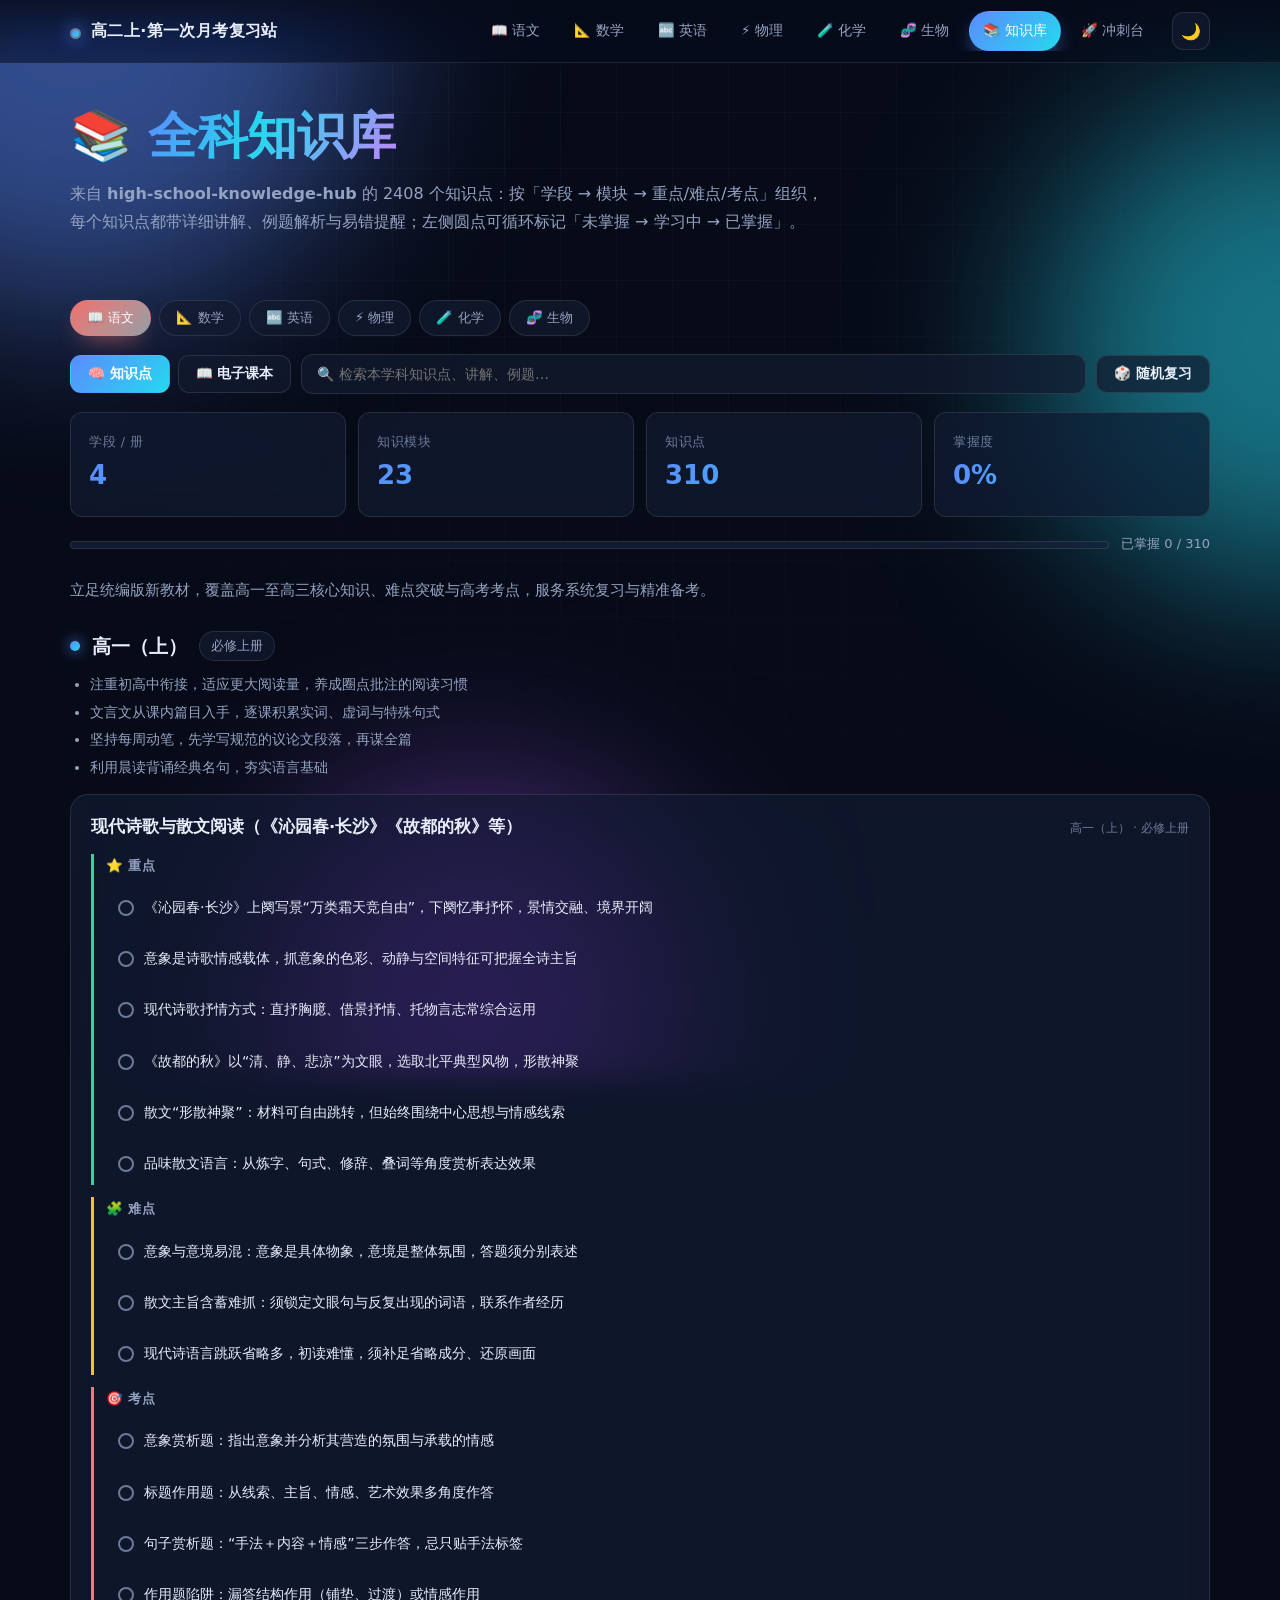
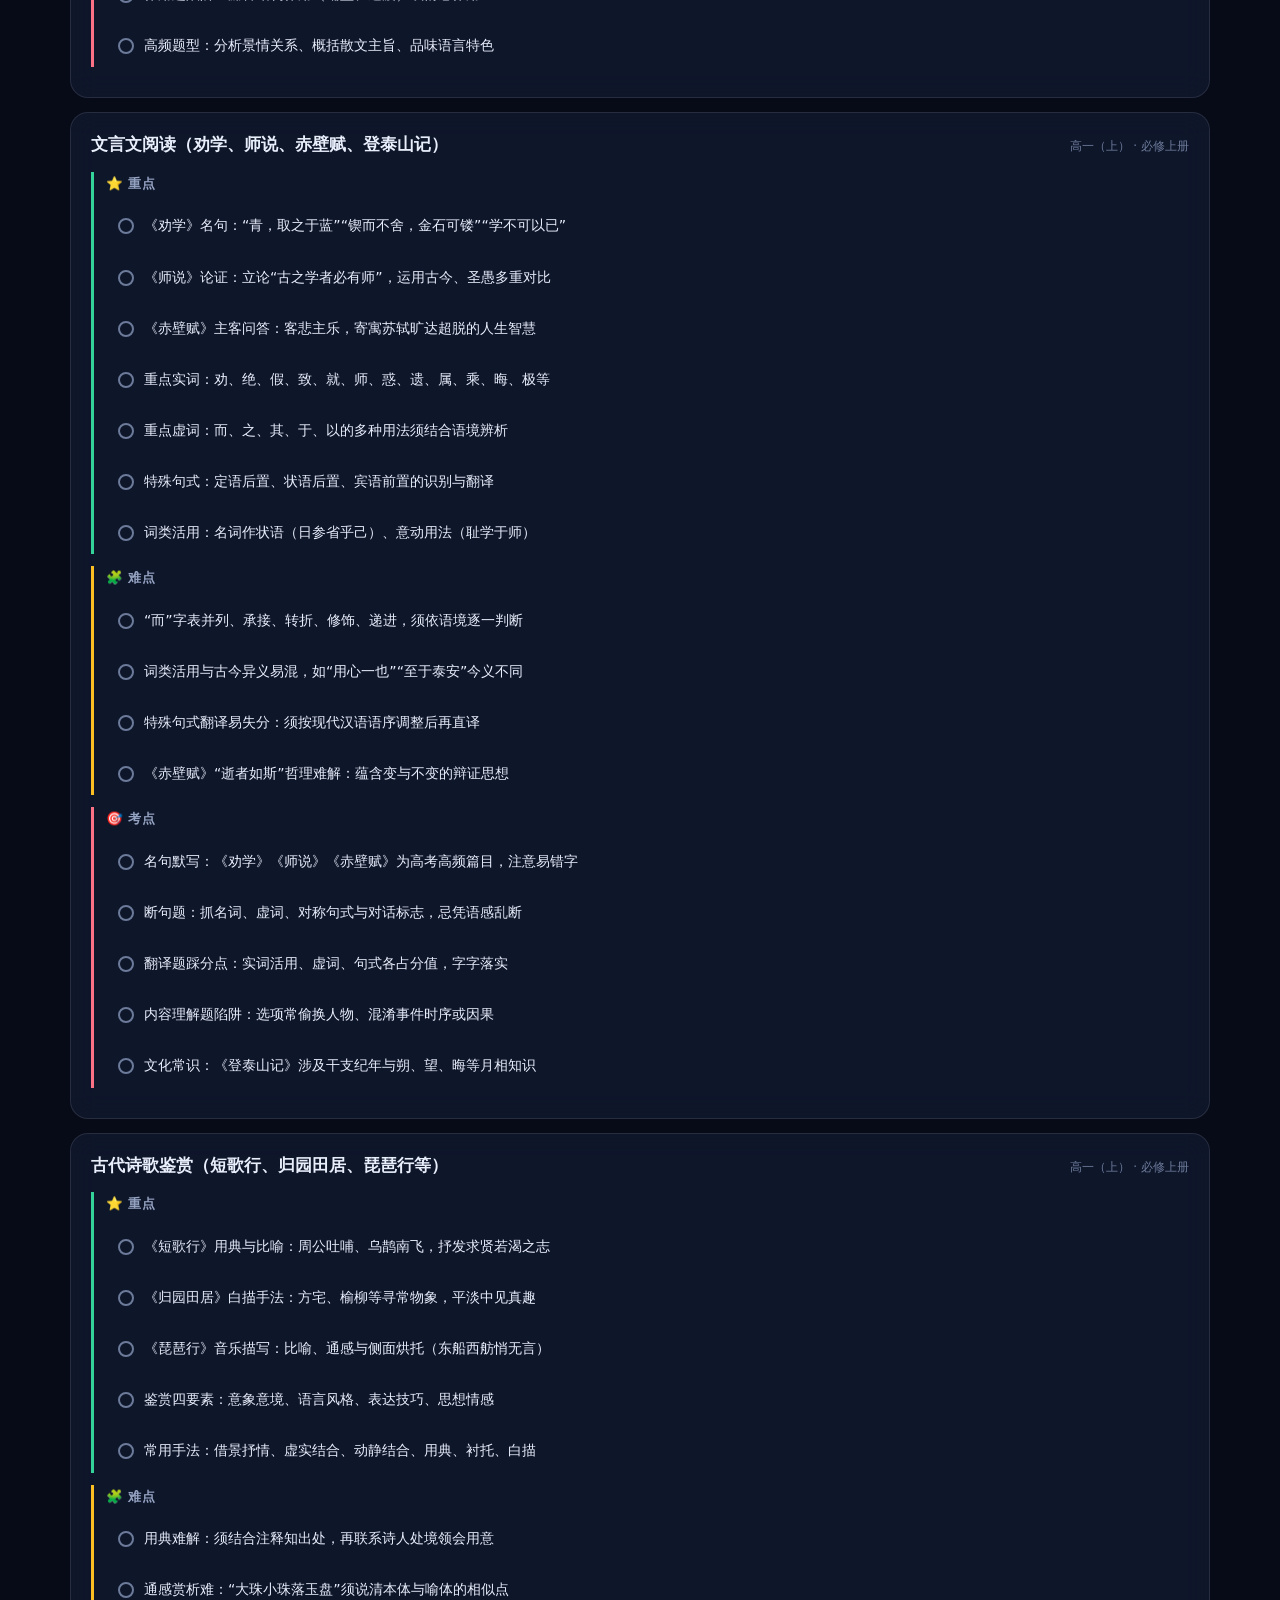
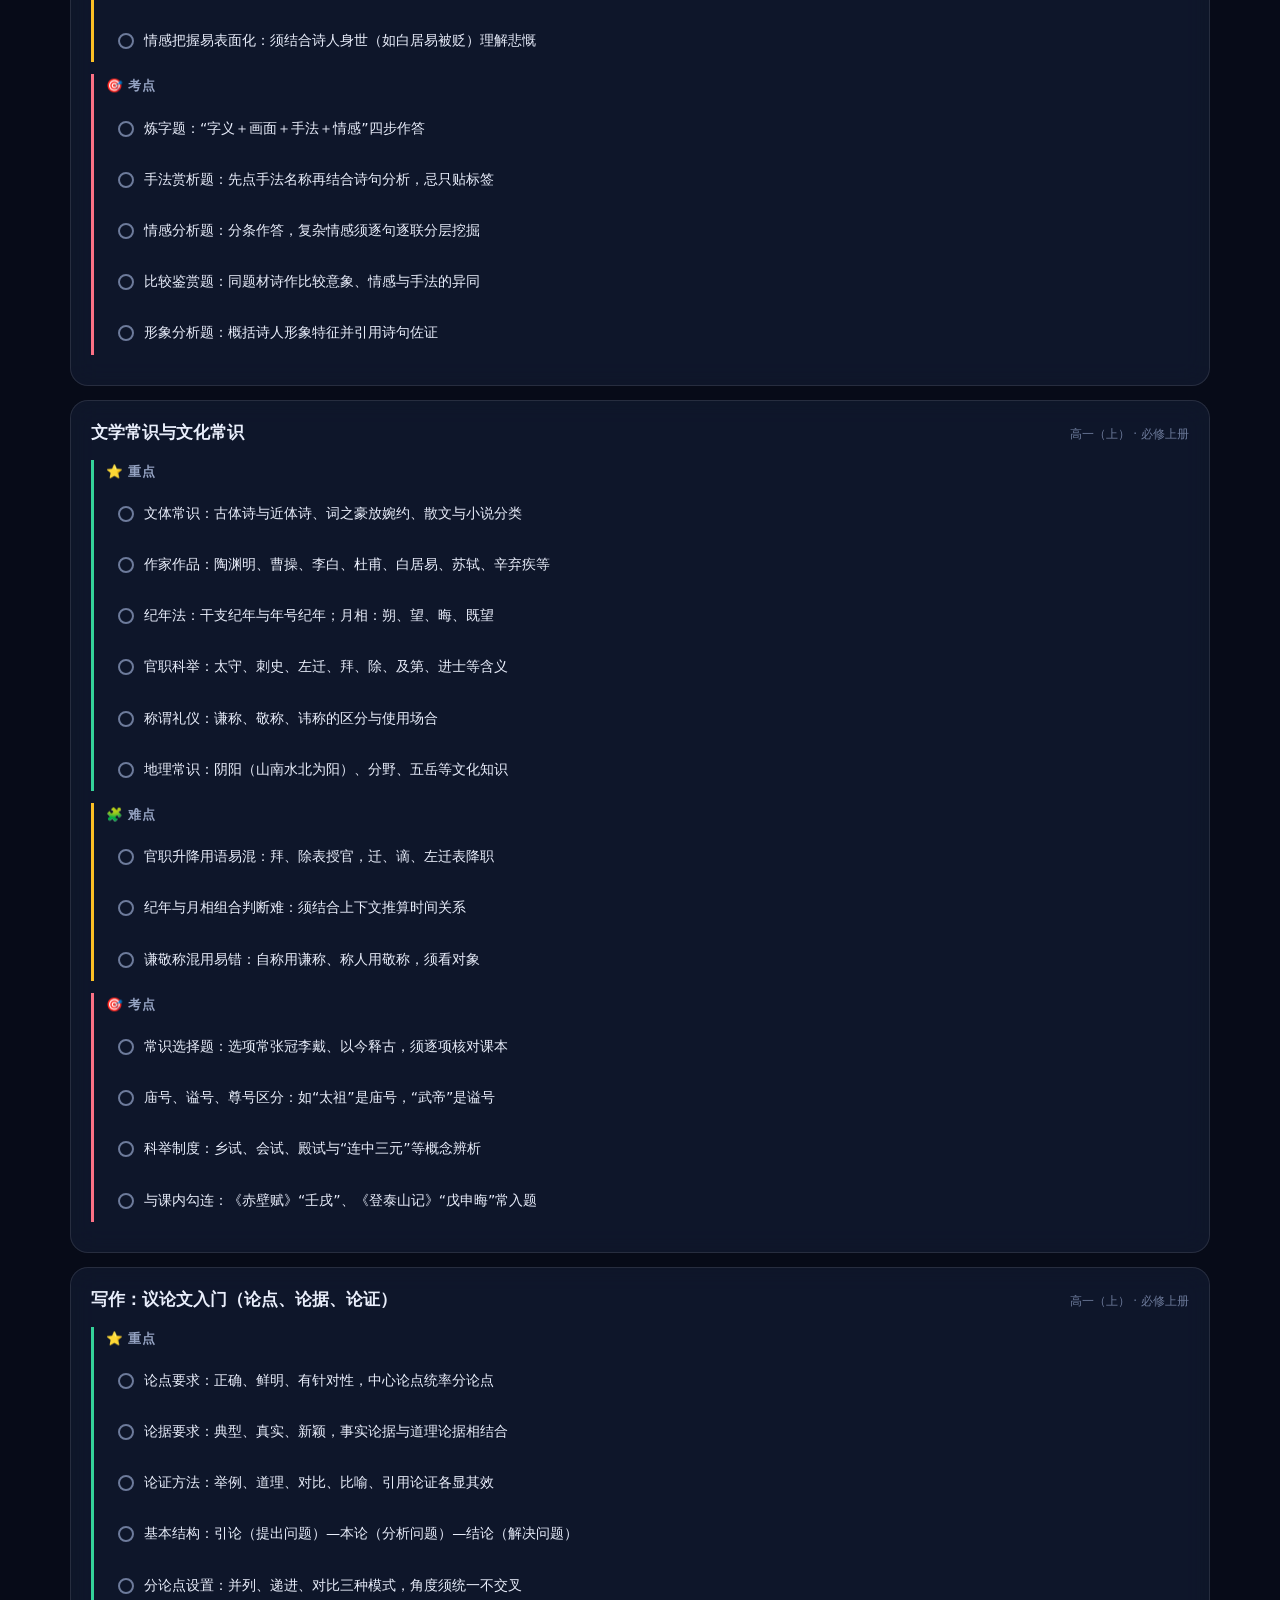
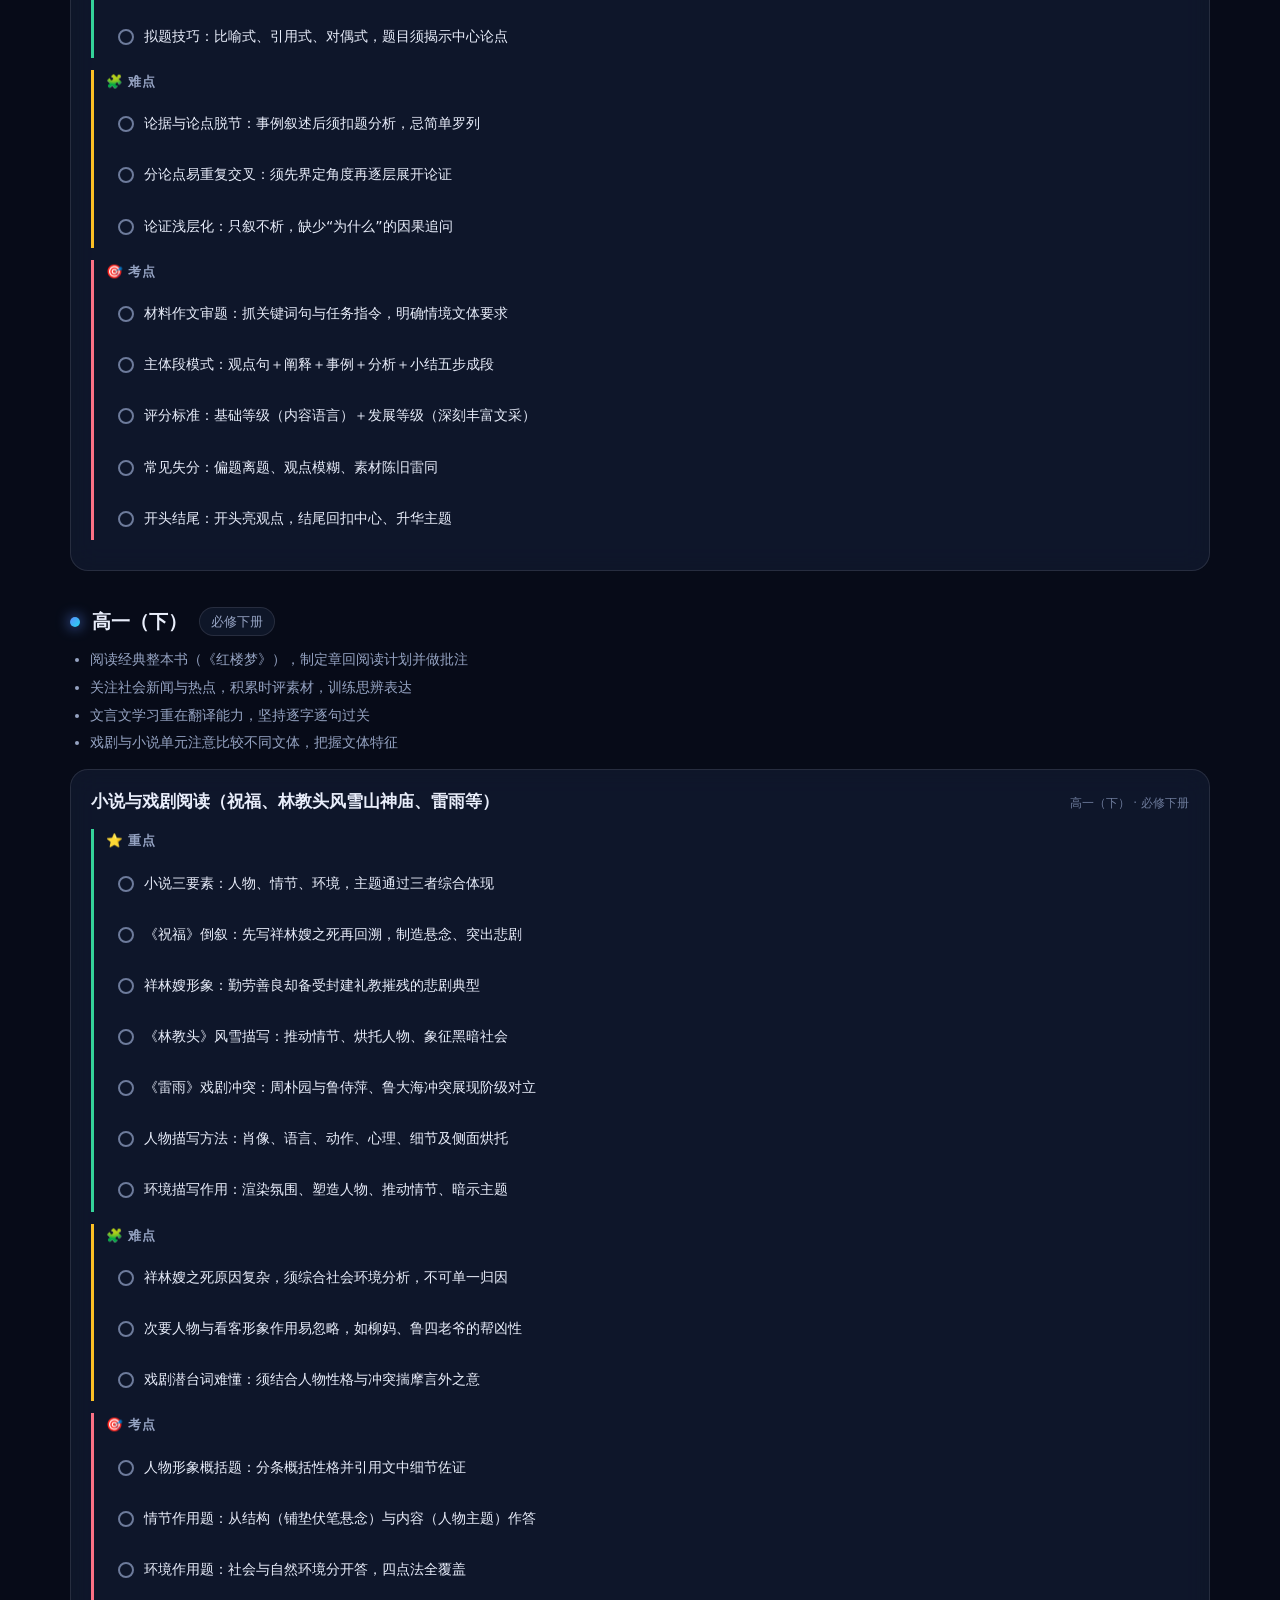
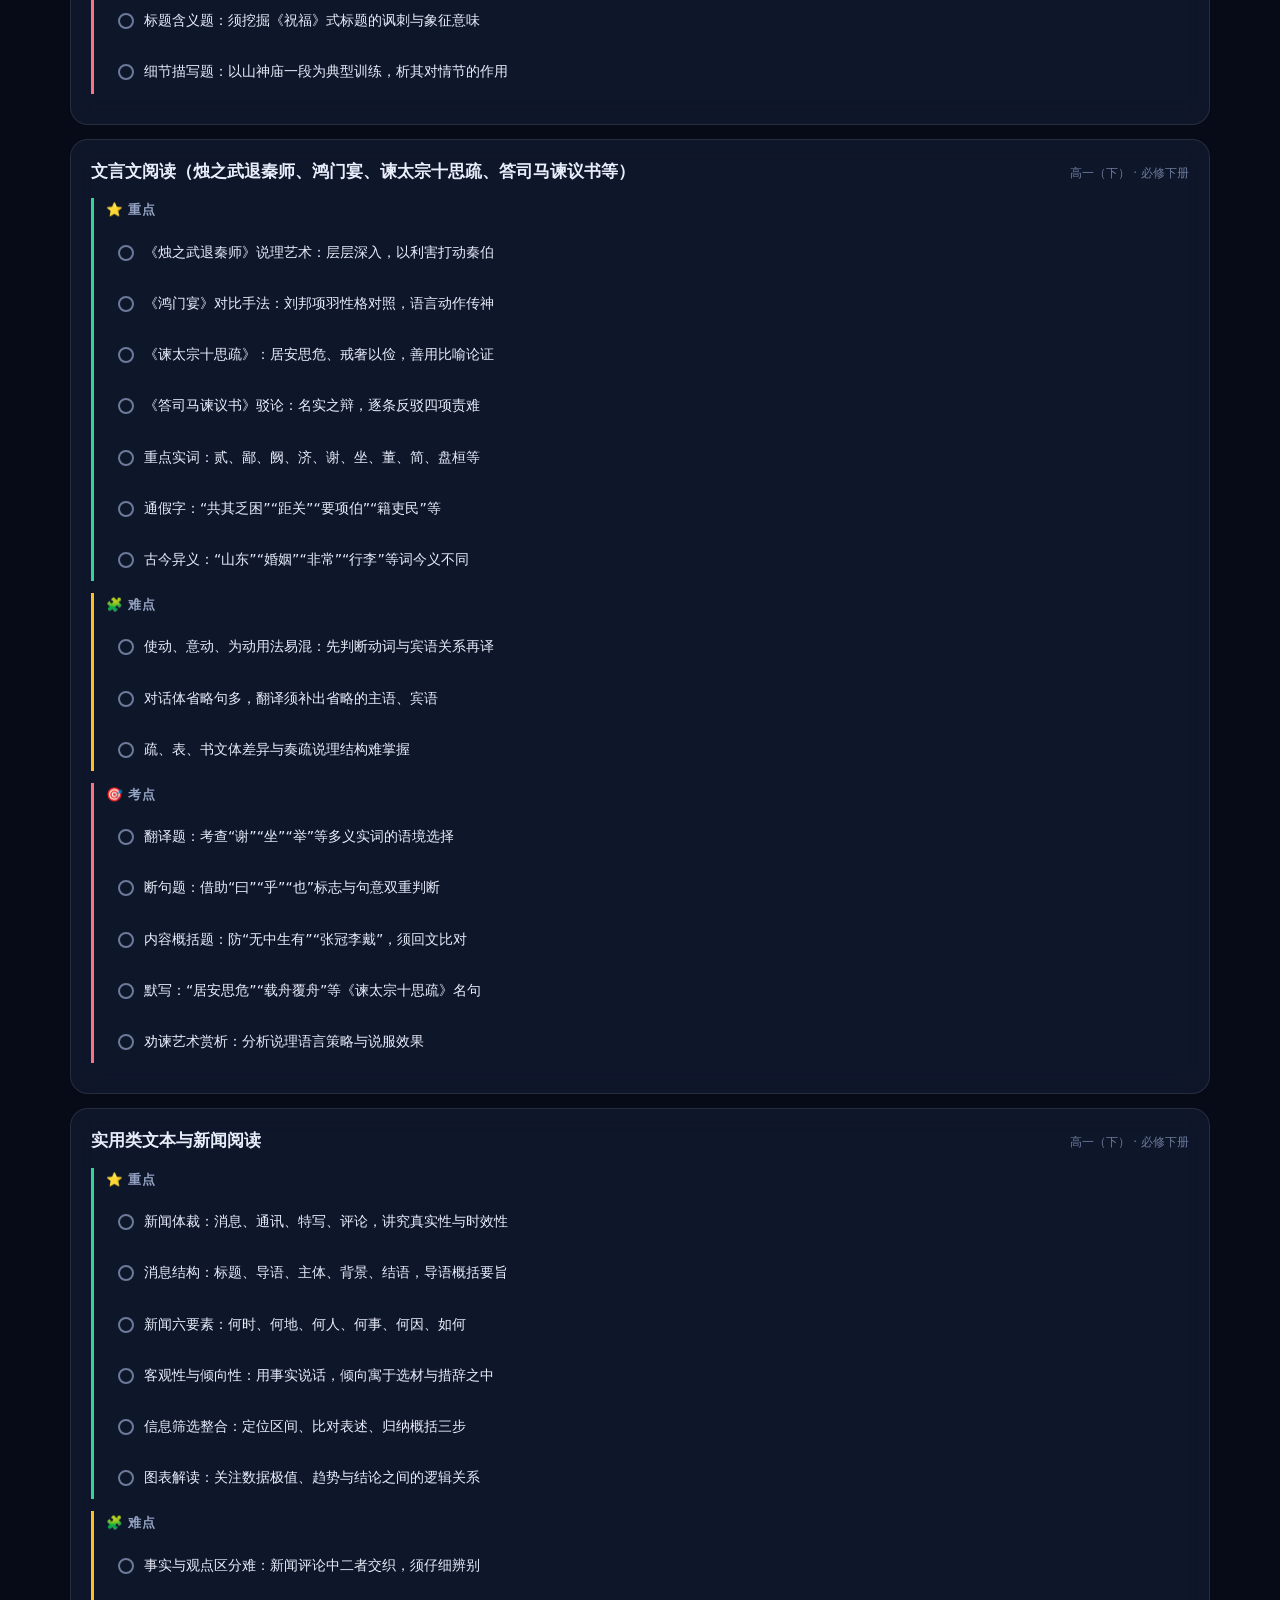
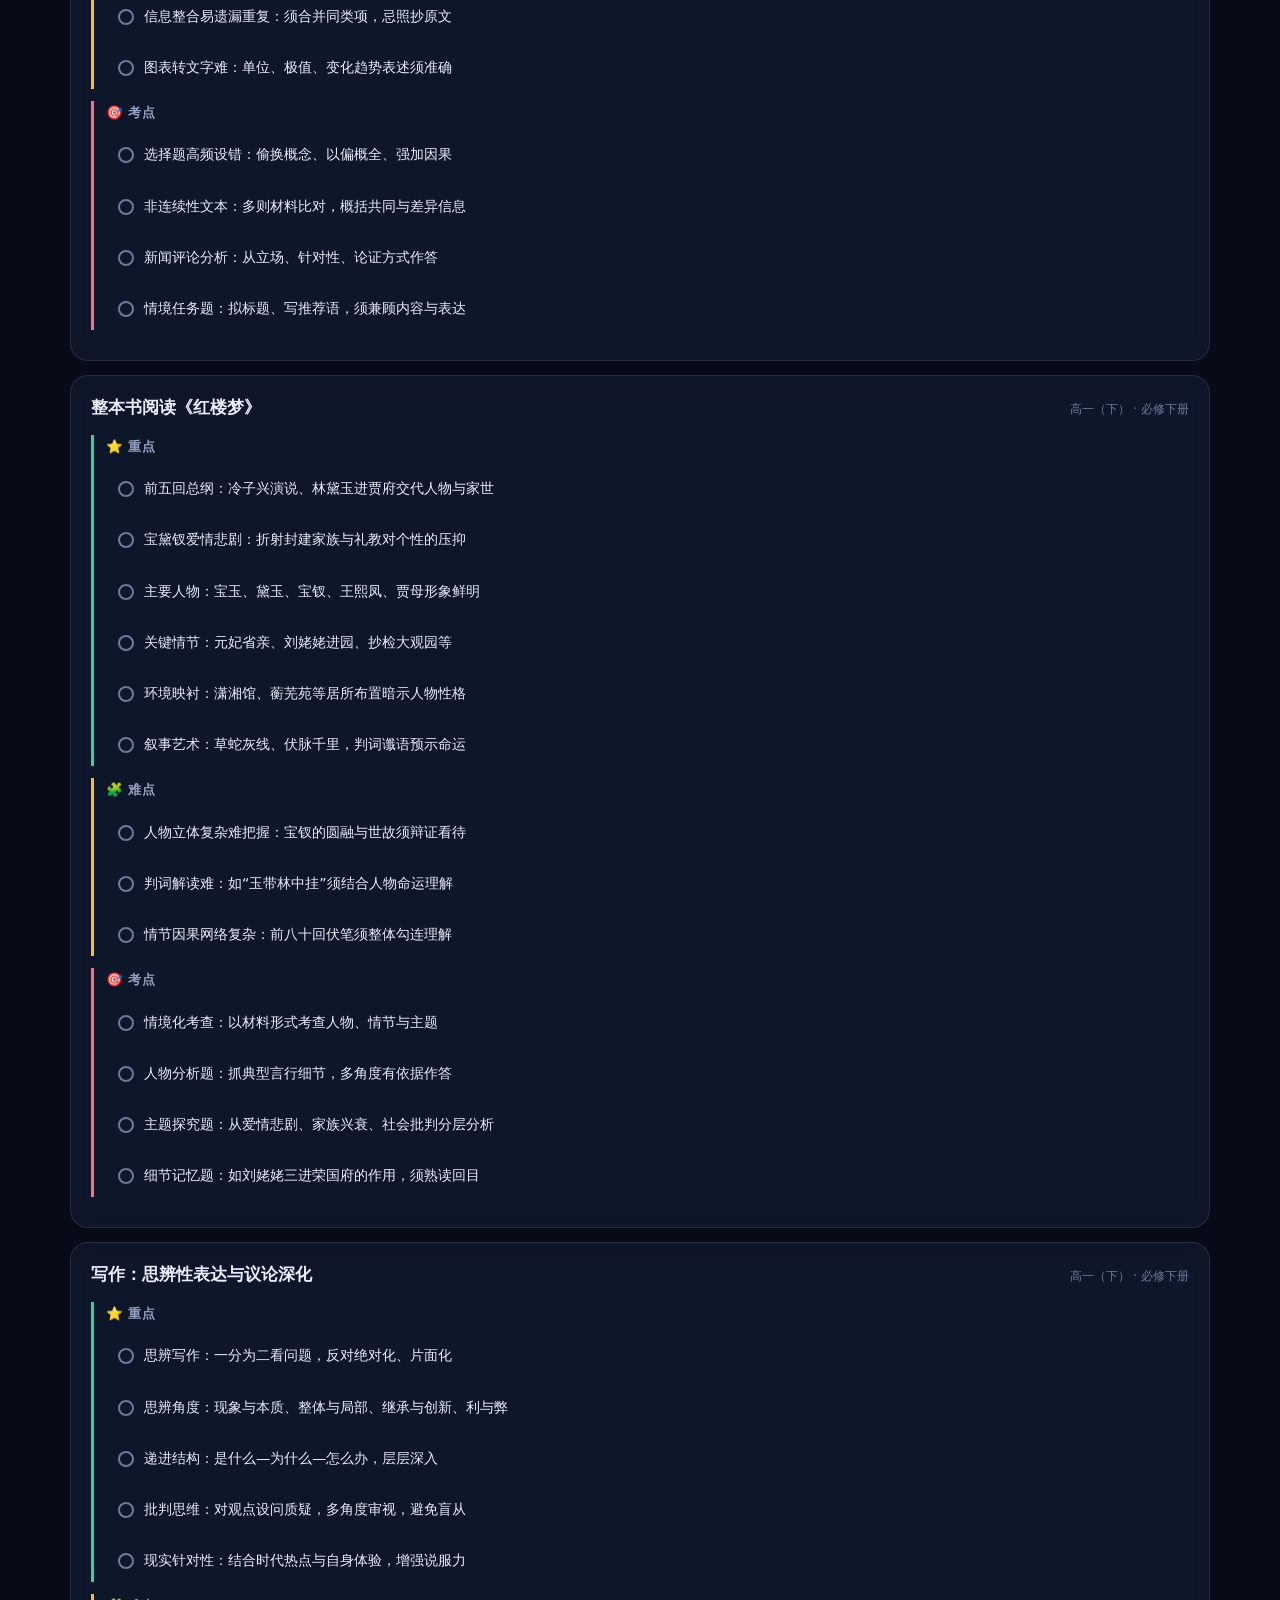
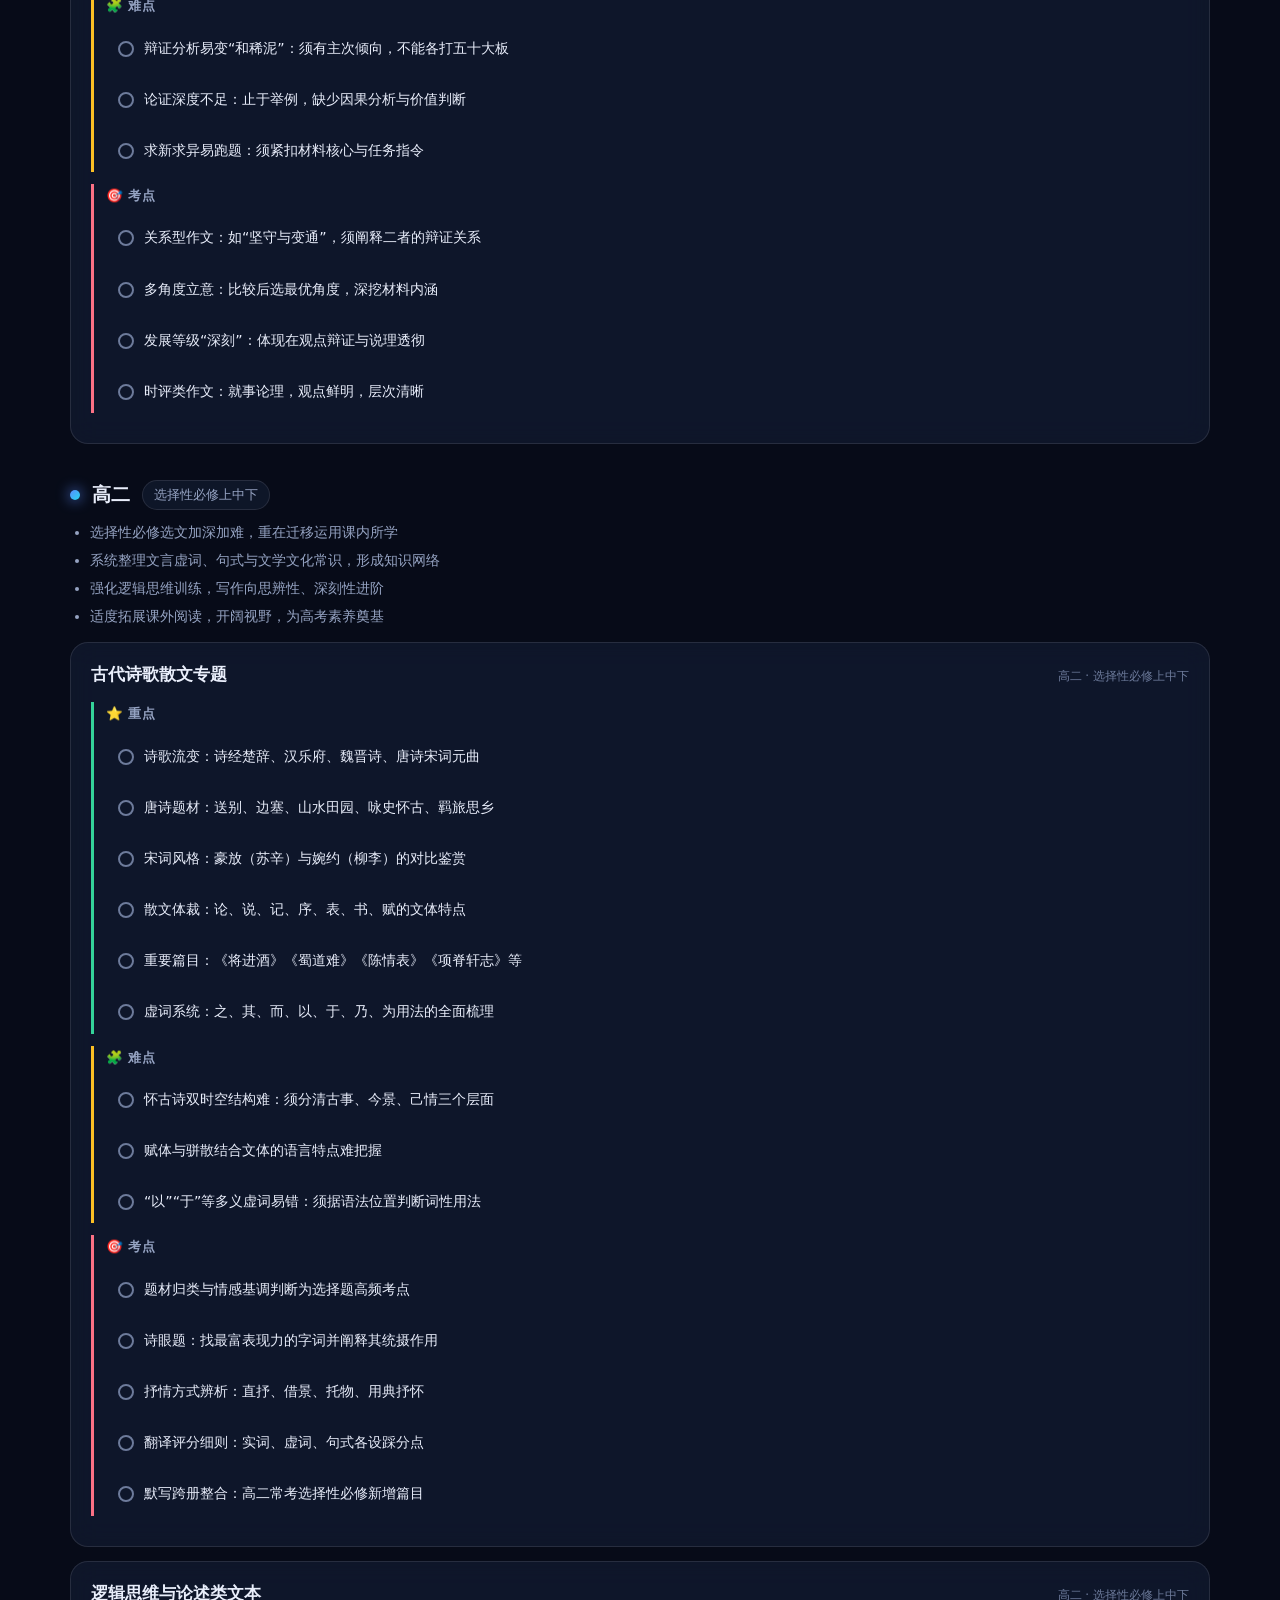
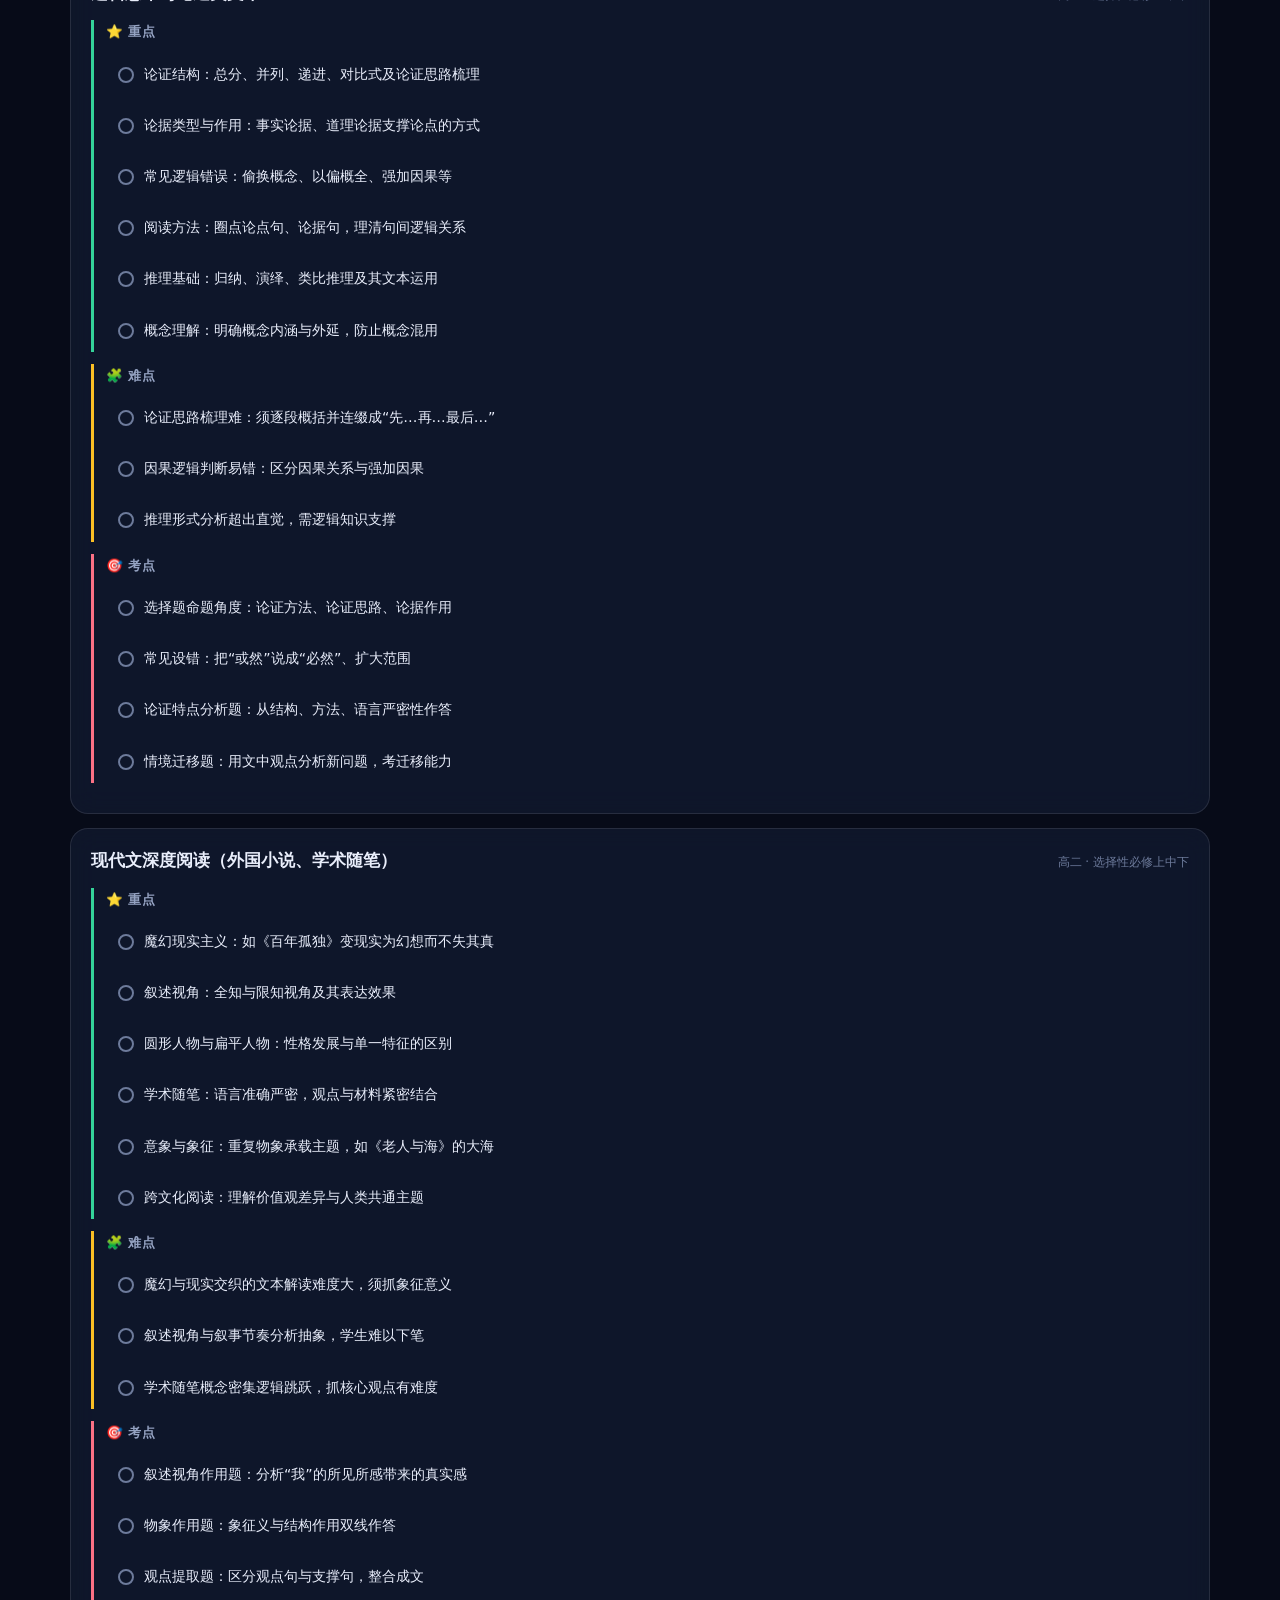
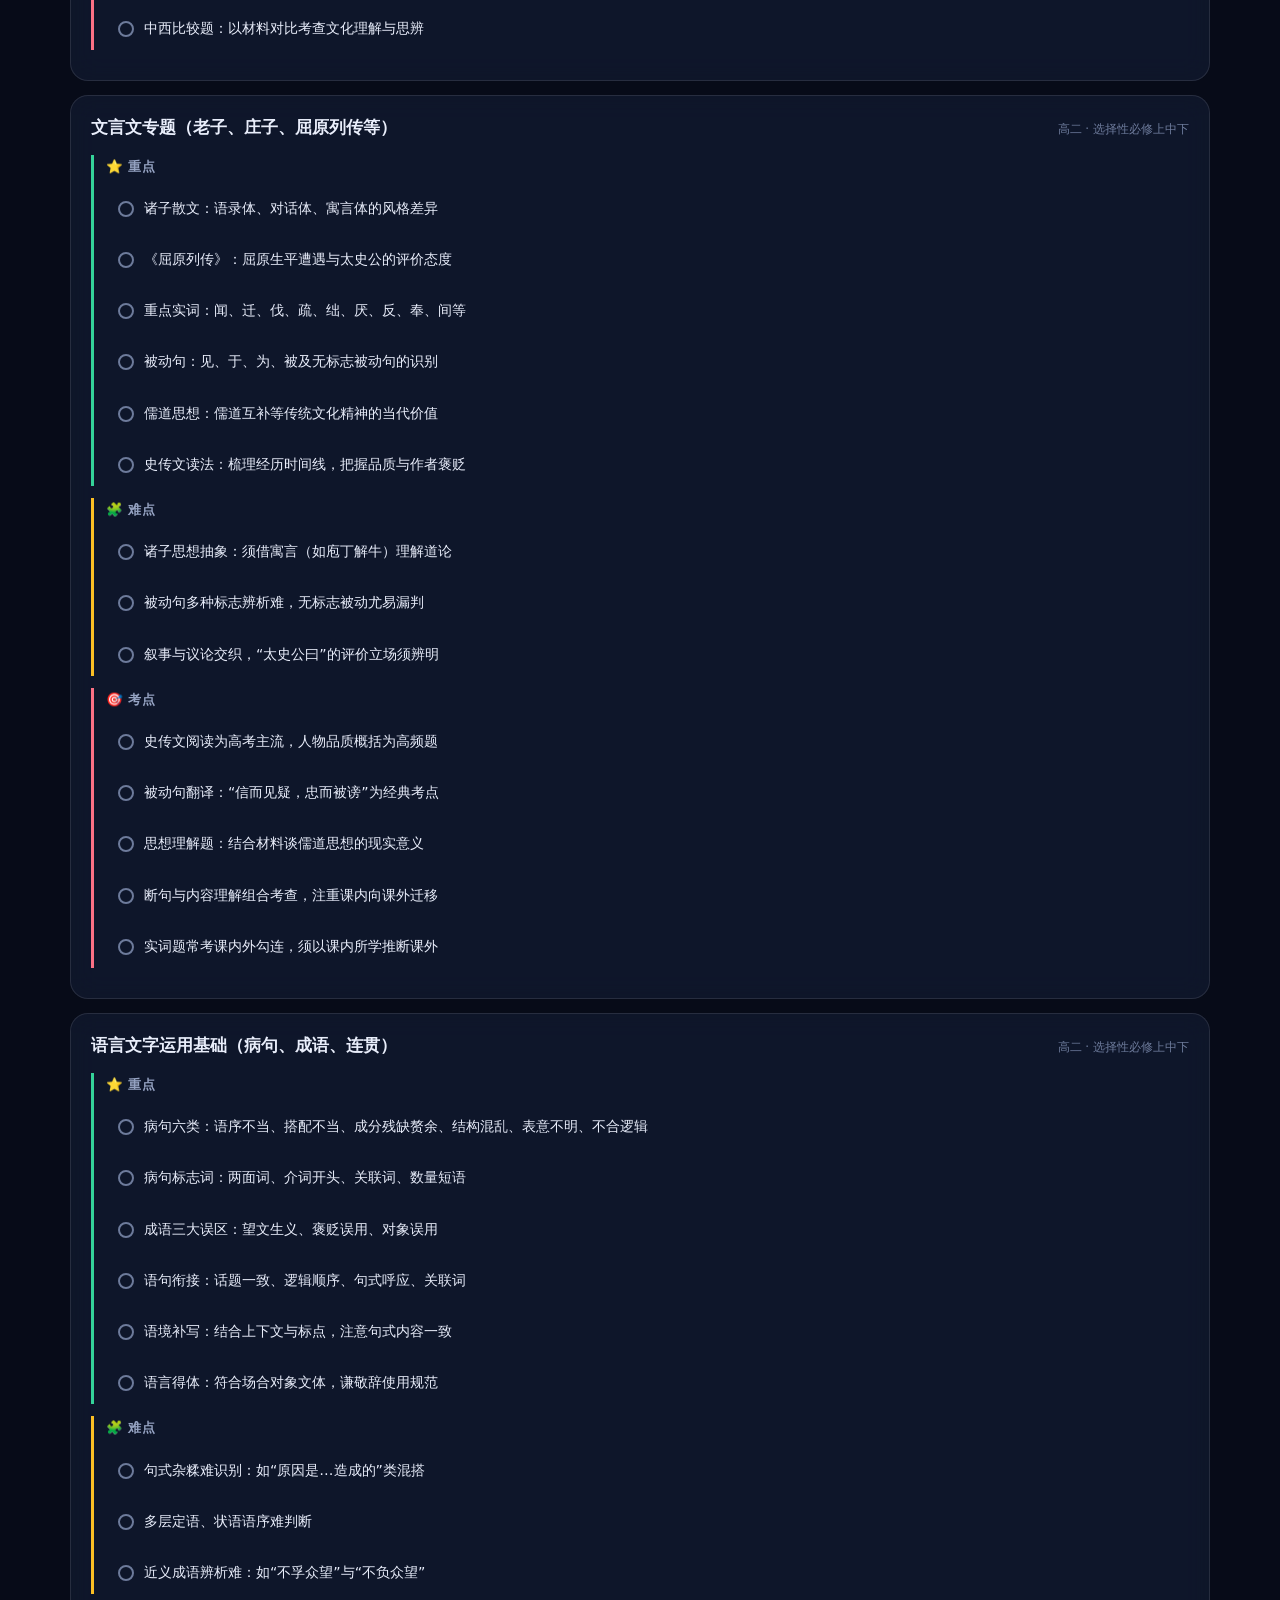
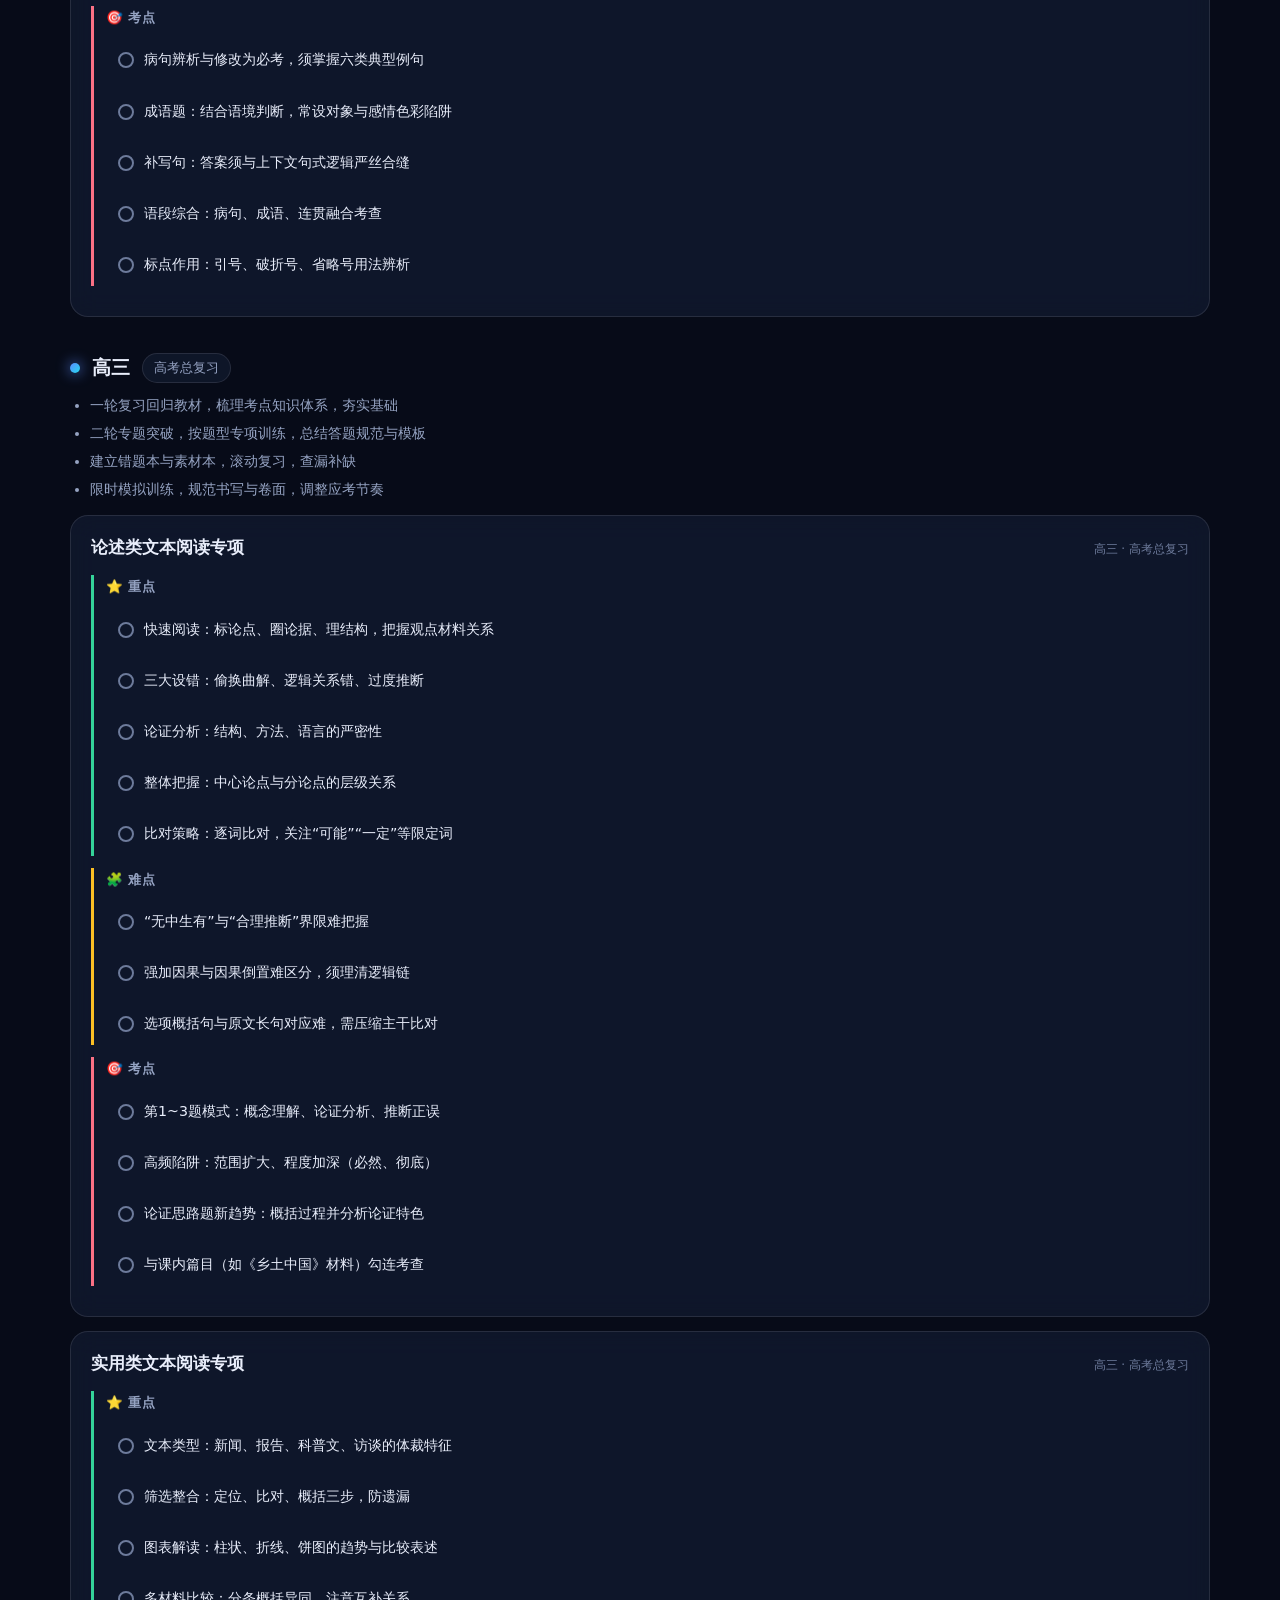
==== hub.html @ 70650c19 "合并 GitHub 另两个项目：high-school-knowledge-hub 知识库（2408 知识点）+ gao2-monthly-exam-review 冲刺台（倒计时/计划/训练场/导图/" ====
<!doctype html>
<html lang="zh-CN" data-theme="dark">
<head>
<meta charset="utf-8">
<meta name="viewport" content="width=device-width,initial-scale=1">
<title>全科知识库 · 高二上第一次月考复习站</title>
<meta name="description" content="六科 2408 个知识点：重点/难点/考点、详细讲解、例题解析与易错提醒，支持掌握度追踪与检索。">
<meta name="color-scheme" content="dark light">
<link rel="icon" href="data:image/svg+xml,<svg xmlns=%22http://www.w3.org/2000/svg%22 viewBox=%220 0 100 100%22><text y=%22.9em%22 font-size=%2290%22>📚</text></svg>">
<link rel="stylesheet" href="assets/css/style.css">
</head>
<body>
<div class="aurora"><span></span><span></span><span></span></div>
<div class="grid-bg"></div>
<div id="app"></div>
<script src="assets/js/data/index.js"></script>
<script src="assets/js/app.js"></script>
<script src="assets/js/hub.js"></script>
</body>
</html>
---- assets/css/style.css ----
/* ===== 高二月考复习站 · 设计系统 ===== */
*,*::before,*::after{box-sizing:border-box}
:root{
  --bg:#070b18; --bg2:#0c1428; --panel:rgba(19,27,48,.72); --panel2:rgba(26,36,62,.6);
  --solid:#121a30; --line:rgba(255,255,255,.10); --line2:rgba(255,255,255,.06);
  --txt:#e9eefb; --dim:#95a3c2; --dim2:#6d7b9b;
  --accent:#5b8cff; --accent2:#25d8ee; --ok:#34d399; --warn:#fbbf24; --bad:#fb7185;
  --radius:18px; --radius-s:12px;
  --shadow:0 24px 60px -24px rgba(0,0,0,.9);
  --glass:blur(14px) saturate(150%);
  --dur:.42s;
}
:root[data-theme="light"]{
  --bg:#eef2fb; --bg2:#e2e9fa; --panel:rgba(255,255,255,.86); --panel2:rgba(246,249,255,.9);
  --solid:#ffffff; --line:rgba(18,30,66,.12); --line2:rgba(18,30,66,.07);
  --txt:#131c34; --dim:#5b6885; --dim2:#8b97b0;
  --shadow:0 20px 50px -26px rgba(30,50,110,.45);
}
html{scroll-behavior:smooth}
body{
  margin:0;font-family:"HarmonyOS Sans SC","PingFang SC","Microsoft YaHei",system-ui,-apple-system,"Segoe UI",sans-serif;
  background:var(--bg);color:var(--txt);line-height:1.75;-webkit-font-smoothing:antialiased;
  overflow-x:hidden;
}
/* 极光背景 */
.aurora{position:fixed;inset:-20% -10%;z-index:-2;overflow:hidden;pointer-events:none}
.aurora span{position:absolute;border-radius:50%;filter:blur(90px);opacity:.5;mix-blend-mode:screen;animation:drift 22s ease-in-out infinite}
.aurora span:nth-child(1){width:46vw;height:46vw;background:var(--accent);top:-8%;left:-6%}
.aurora span:nth-child(2){width:38vw;height:38vw;background:var(--accent2);top:22%;right:-8%;animation-delay:-7s}
.aurora span:nth-child(3){width:32vw;height:32vw;background:#a855f7;bottom:-10%;left:26%;animation-delay:-14s}
:root[data-theme="light"] .aurora span{opacity:.28;mix-blend-mode:multiply}
@keyframes drift{0%,100%{transform:translate3d(0,0,0) scale(1)}33%{transform:translate3d(6%,8%,0) scale(1.14)}66%{transform:translate3d(-7%,-5%,0) scale(.92)}}
.grid-bg{position:fixed;inset:0;z-index:-1;pointer-events:none;opacity:.5;
  background-image:linear-gradient(var(--line2) 1px,transparent 1px),linear-gradient(90deg,var(--line2) 1px,transparent 1px);
  background-size:56px 56px;mask-image:radial-gradient(ellipse at 50% 0%,#000 20%,transparent 78%)}
@media (prefers-reduced-motion:reduce){.aurora span{animation:none}*{transition:none!important;animation:none!important}}

.wrap{max-width:1180px;margin:0 auto;padding:0 20px}
a{color:inherit;text-decoration:none}

/* ===== 顶部栏 ===== */
.topbar{position:sticky;top:0;z-index:60;backdrop-filter:var(--glass);-webkit-backdrop-filter:var(--glass);
  background:linear-gradient(180deg,rgba(7,11,24,.86),rgba(7,11,24,.55));border-bottom:1px solid var(--line)}
:root[data-theme="light"] .topbar{background:linear-gradient(180deg,rgba(255,255,255,.9),rgba(255,255,255,.62))}
.topbar .wrap{display:flex;align-items:center;gap:14px;height:62px}
.brand{display:flex;align-items:center;gap:10px;font-weight:800;letter-spacing:.4px;white-space:nowrap}
.brand .dot{width:11px;height:11px;border-radius:50%;background:linear-gradient(135deg,var(--accent),var(--accent2));box-shadow:0 0 18px var(--accent)}
.navtabs{display:flex;gap:6px;margin-left:auto;overflow-x:auto;scrollbar-width:none}
.navtabs::-webkit-scrollbar{display:none}
.navtabs a{padding:7px 13px;border-radius:999px;font-size:13.5px;color:var(--dim);border:1px solid transparent;transition:all .22s;white-space:nowrap}
.navtabs a:hover{color:var(--txt);background:var(--panel2);border-color:var(--line)}
.navtabs a.active{color:#fff;background:linear-gradient(135deg,var(--accent),var(--accent2));box-shadow:0 8px 22px -8px var(--accent)}
:root[data-theme="light"] .navtabs a.active{color:#fff}
.iconbtn{width:38px;height:38px;flex:0 0 auto;border-radius:11px;border:1px solid var(--line);background:var(--panel);
  color:var(--txt);cursor:pointer;font-size:16px;display:grid;place-items:center;transition:all .22s}
.iconbtn:hover{transform:translateY(-2px);border-color:var(--accent)}

/* ===== Hero ===== */
.hero{padding:66px 0 34px;position:relative}
.hero h1{margin:0 0 14px;font-size:clamp(30px,5.4vw,50px);line-height:1.18;font-weight:900;letter-spacing:-.5px}
.hero h1 .grad{background:linear-gradient(120deg,var(--accent),var(--accent2) 45%,#c084fc);-webkit-background-clip:text;background-clip:text;color:transparent}
.hero p.lead{color:var(--dim);max-width:760px;margin:0 0 26px;font-size:16px}
.pills{display:flex;flex-wrap:wrap;gap:10px;margin-bottom:26px}
.pill{padding:7px 15px;border-radius:999px;border:1px solid var(--line);background:var(--panel);font-size:13px;color:var(--dim);backdrop-filter:var(--glass)}
.pill b{color:var(--txt)}
.stats{display:grid;grid-template-columns:repeat(auto-fit,minmax(150px,1fr));gap:14px;margin-top:8px}
.stat{padding:18px;border-radius:var(--radius-s);border:1px solid var(--line);background:var(--panel);backdrop-filter:var(--glass);transition:transform .3s,border-color .3s}
.stat:hover{transform:translateY(-4px);border-color:var(--accent)}
.stat .k{font-size:12.5px;color:var(--dim2);letter-spacing:.6px}
.stat .v{font-size:26px;font-weight:900;background:linear-gradient(120deg,var(--accent),var(--accent2));-webkit-background-clip:text;background-clip:text;color:transparent}

/* ===== 学科入口卡 ===== */
.subgrid{display:grid;grid-template-columns:repeat(auto-fill,minmax(280px,1fr));gap:18px;padding:18px 0 70px}
.subcard{position:relative;padding:24px;border-radius:var(--radius);border:1px solid var(--line);background:var(--panel);
  backdrop-filter:var(--glass);overflow:hidden;transition:transform .35s cubic-bezier(.2,.8,.3,1),box-shadow .35s,border-color .35s}
.subcard::before{content:"";position:absolute;inset:0;background:radial-gradient(420px 200px at 100% 0%,var(--c,#5b8cff)33,transparent 70%);opacity:.34;transition:opacity .35s}
.subcard:hover{transform:translateY(-8px) scale(1.012);box-shadow:var(--shadow);border-color:var(--c,#5b8cff)}
.subcard:hover::before{opacity:.6}
.subcard .emoji{font-size:34px;margin-bottom:10px;display:block;filter:drop-shadow(0 6px 14px rgba(0,0,0,.4))}
.subcard h3{margin:0 0 6px;font-size:20px;font-weight:800;position:relative}
.subcard .rng{font-size:13px;color:var(--dim);position:relative;min-height:44px}
.subcard .go{margin-top:14px;display:inline-flex;align-items:center;gap:7px;font-size:13.5px;font-weight:700;color:var(--c,#5b8cff);position:relative}
.subcard .go i{transition:transform .3s}
.subcard:hover .go i{transform:translateX(5px)}

/* ===== 通用板块 ===== */
section.block{padding:34px 0;scroll-margin-top:78px}
.sec-head{display:flex;align-items:center;gap:12px;margin-bottom:8px}
.sec-head h2{margin:0;font-size:clamp(21px,3vw,28px);font-weight:850;letter-spacing:-.2px}
.sec-head .ic{font-size:22px}
.sec-sub{color:var(--dim);font-size:14.5px;margin:0 0 22px;max-width:820px}

/* 目录 chips */
.chips{display:flex;flex-wrap:wrap;gap:8px;margin:18px 0 6px}
.chips a{font-size:13px;padding:6px 13px;border-radius:999px;border:1px solid var(--line);background:var(--panel);color:var(--dim);transition:all .2s}
.chips a:hover{color:var(--txt);border-color:var(--accent);transform:translateY(-2px)}

/* 进度条 */
.progwrap{display:flex;align-items:center;gap:12px;margin:14px 0 22px}
.progbar{flex:1;height:8px;border-radius:99px;background:var(--panel2);border:1px solid var(--line);overflow:hidden}
.progbar i{display:block;height:100%;width:0;border-radius:99px;background:linear-gradient(90deg,var(--accent),var(--accent2));transition:width .6s cubic-bezier(.2,.9,.3,1)}
.proglabel{font-size:13px;color:var(--dim);white-space:nowrap;font-variant-numeric:tabular-nums}

/* ===== 考点卡片 ===== */
.cards{display:grid;grid-template-columns:repeat(auto-fill,minmax(320px,1fr));gap:16px}
.kcard{position:relative;padding:20px 20px 18px;border-radius:var(--radius);border:1px solid var(--line);background:var(--panel);
  backdrop-filter:var(--glass);transition:transform .3s,border-color .3s,box-shadow .3s;overflow:hidden}
.kcard::after{content:"";position:absolute;left:0;top:0;height:100%;width:3px;background:linear-gradient(180deg,var(--accent),var(--accent2));opacity:0;transition:opacity .3s}
.kcard:hover{transform:translateY(-5px);border-color:var(--accent);box-shadow:var(--shadow)}
.kcard:hover::after{opacity:1}
.kcard h4{margin:0 0 8px;font-size:16.5px;font-weight:800;padding-right:44px;line-height:1.5}
.kcard .d{color:var(--dim);font-size:14.2px;margin:0}
.kcard .tip{margin:12px 0 0;padding:10px 12px;border-radius:10px;font-size:13.2px;
  background:linear-gradient(135deg,rgba(91,140,255,.14),rgba(37,216,238,.08));border:1px solid var(--line);color:var(--txt)}
.kcard .tip b{color:var(--accent2)}
.freq{position:absolute;right:16px;top:16px;font-size:11px;color:var(--dim2);letter-spacing:1px}
.master{position:absolute;right:12px;bottom:12px;width:30px;height:30px;border-radius:50%;border:1px solid var(--line);
  background:var(--panel2);color:var(--dim2);cursor:pointer;font-size:14px;display:grid;place-items:center;transition:all .25s}
.master:hover{transform:scale(1.12);border-color:var(--ok)}
.master.on{background:linear-gradient(135deg,var(--ok),#10b981);color:#04120c;border-color:transparent;box-shadow:0 0 20px -4px var(--ok)}

/* ===== 表格 ===== */
.tblwrap{overflow-x:auto;border-radius:var(--radius);border:1px solid var(--line);background:var(--panel);backdrop-filter:var(--glass)}
table.tbl{width:100%;border-collapse:collapse;font-size:14px;min-width:560px}
table.tbl th{text-align:left;padding:13px 16px;background:var(--panel2);color:var(--txt);font-weight:700;font-size:13.4px;
  border-bottom:1px solid var(--line);white-space:nowrap;position:sticky;top:0}
table.tbl td{padding:12px 16px;border-bottom:1px solid var(--line2);color:var(--dim);vertical-align:top}
table.tbl tr:last-child td{border-bottom:none}
table.tbl tr:hover td{background:rgba(91,140,255,.07)}
table.tbl td:first-child{color:var(--txt);font-weight:700;white-space:nowrap}
.word{font-family:"JetBrains Mono",Consolas,monospace;color:var(--accent2);font-weight:700}

/* ===== 列表 ===== */
.list{display:grid;gap:12px}
.li{padding:15px 18px;border-radius:var(--radius-s);border:1px solid var(--line);background:var(--panel);backdrop-filter:var(--glass);
  display:flex;gap:14px;align-items:flex-start;transition:transform .25s,border-color .25s}
.li:hover{transform:translateX(6px);border-color:var(--accent)}
.li .n{flex:0 0 auto;width:26px;height:26px;border-radius:8px;display:grid;place-items:center;font-size:12.5px;font-weight:800;
  background:linear-gradient(135deg,var(--accent),var(--accent2));color:#fff;margin-top:2px}
.li .c{flex:1}
.li .c b{display:block;font-size:15px;margin-bottom:3px}
.li .c span{color:var(--dim);font-size:14px}

/* ===== 策略时间轴 ===== */
.steps{position:relative;padding-left:28px;margin:0}
.steps::before{content:"";position:absolute;left:8px;top:6px;bottom:6px;width:2px;background:linear-gradient(180deg,var(--accent),var(--accent2),transparent)}
.step{position:relative;padding:0 0 22px 6px}
.step::before{content:"";position:absolute;left:-26px;top:7px;width:12px;height:12px;border-radius:50%;
  background:var(--bg);border:3px solid var(--accent);box-shadow:0 0 14px var(--accent)}
.step b{display:block;font-size:15.5px;margin-bottom:3px}
.step span{color:var(--dim);font-size:14.2px}
.warnbox{margin-top:18px;padding:18px 20px;border-radius:var(--radius);border:1px solid rgba(251,191,36,.35);
  background:linear-gradient(135deg,rgba(251,191,36,.12),rgba(251,113,133,.07))}
.warnbox h4{margin:0 0 10px;font-size:15px}
.warnbox ul{margin:0;padding-left:20px;color:var(--dim);font-size:14.2px}
.warnbox li{margin-bottom:6px}

/* ===== 闪卡 ===== */
.fc-toolbar{display:flex;flex-wrap:wrap;gap:9px;align-items:center;margin-bottom:20px}
.btn{padding:9px 17px;border-radius:11px;border:1px solid var(--line);background:var(--panel);color:var(--txt);
  cursor:pointer;font-size:13.6px;font-weight:650;font-family:inherit;transition:all .22s;display:inline-flex;align-items:center;gap:7px}
.btn:hover{transform:translateY(-2px);border-color:var(--accent);box-shadow:0 10px 24px -14px var(--accent)}
.btn.primary{background:linear-gradient(135deg,var(--accent),var(--accent2));border-color:transparent;color:#fff}
.btn.primary:hover{box-shadow:0 14px 30px -12px var(--accent)}
.btn.ghost{background:transparent}
.btn.on{background:linear-gradient(135deg,var(--ok),#10b981);border-color:transparent;color:#04120c}
.tagbar{display:flex;flex-wrap:wrap;gap:7px}
.tagchip{font-size:12.4px;padding:5px 12px;border-radius:999px;border:1px solid var(--line);background:var(--panel);color:var(--dim);cursor:pointer;transition:all .2s}
.tagchip:hover{color:var(--txt)}
.tagchip.on{background:linear-gradient(135deg,var(--accent),var(--accent2));color:#fff;border-color:transparent}

.fcstage{perspective:1600px;margin-bottom:22px}
.flipcard{position:relative;width:100%;min-height:280px;transform-style:preserve-3d;
  transition:transform .72s cubic-bezier(.35,.9,.25,1);cursor:pointer}
.flipcard.flipped{transform:rotateY(180deg)}
.fcface{position:absolute;inset:0;backface-visibility:hidden;-webkit-backface-visibility:hidden;border-radius:22px;
  border:1px solid var(--line);background:var(--panel);backdrop-filter:var(--glass);padding:30px 34px;
  display:flex;flex-direction:column;justify-content:center;box-shadow:var(--shadow);overflow:auto}
.fcface.back{transform:rotateY(180deg);background:linear-gradient(135deg,rgba(91,140,255,.16),rgba(37,216,238,.09)),var(--panel)}
.fcface .side{position:absolute;top:16px;left:22px;font-size:11.5px;letter-spacing:2px;color:var(--dim2);font-weight:800}
.fcface .tagname{position:absolute;top:14px;right:20px;font-size:11.5px;padding:4px 11px;border-radius:999px;
  background:var(--panel2);border:1px solid var(--line);color:var(--dim)}
.fcface .qtext{font-size:clamp(18px,2.5vw,24px);font-weight:800;line-height:1.6}
.fcface .atext{font-size:clamp(15px,1.9vw,18px);line-height:1.9;color:var(--txt);white-space:pre-wrap}
.fcface .hintline{margin-top:16px;font-size:13px;color:var(--dim2)}
.fc-face-glow{position:absolute;inset:-1px;border-radius:22px;pointer-events:none;
  background:linear-gradient(130deg,var(--accent),var(--accent2),#c084fc);opacity:0;filter:blur(16px);transition:opacity .4s;z-index:-1}
.flipcard:hover .fc-face-glow{opacity:.5}
.fcmeta{display:flex;justify-content:space-between;align-items:center;gap:12px;margin-top:16px;flex-wrap:wrap}
.fccounter{font-size:13.4px;color:var(--dim);font-variant-numeric:tabular-nums}
.fcdeck{display:grid;grid-template-columns:repeat(auto-fill,minmax(112px,1fr));gap:9px}
.deckitem{padding:10px;border-radius:11px;border:1px solid var(--line);background:var(--panel);font-size:12.4px;color:var(--dim);
  cursor:pointer;transition:all .22s;overflow:hidden}
.deckitem:hover{transform:translateY(-3px);border-color:var(--accent);color:var(--txt)}
.deckitem.cur{border-color:var(--accent);color:var(--txt);box-shadow:0 0 0 1px var(--accent) inset}
.deckitem.known{border-color:rgba(52,211,153,.5);color:var(--ok)}
.deckitem b{display:block;font-size:11px;color:var(--dim2);margin-bottom:3px}

/* ===== 自测 ===== */
.quiz{display:grid;gap:16px}
.q{padding:22px;border-radius:var(--radius);border:1px solid var(--line);background:var(--panel);backdrop-filter:var(--glass)}
.q .qt{font-size:15.6px;font-weight:750;margin-bottom:14px;line-height:1.65}
.q .qt em{font-style:normal;color:var(--accent2);font-weight:800;margin-right:8px}
.opts{display:grid;gap:9px}
.opt{text-align:left;padding:12px 15px;border-radius:11px;border:1px solid var(--line);background:var(--panel2);
  color:var(--txt);cursor:pointer;font-size:14.2px;font-family:inherit;transition:all .22s;line-height:1.6}
.opt:hover:not(:disabled){transform:translateX(5px);border-color:var(--accent)}
.opt.right{background:linear-gradient(135deg,rgba(52,211,153,.22),rgba(16,185,129,.12));border-color:var(--ok);color:var(--ok);font-weight:700}
.opt.wrong{background:linear-gradient(135deg,rgba(251,113,133,.2),rgba(244,63,94,.1));border-color:var(--bad);color:var(--bad)}
.opt:disabled{cursor:default;opacity:.92}
.explain{margin-top:12px;padding:13px 15px;border-radius:11px;font-size:13.6px;color:var(--dim);display:none;
  background:var(--panel2);border-left:3px solid var(--accent)}
.explain.show{display:block;animation:fadeUp .4s ease}
@keyframes fadeUp{from{opacity:0;transform:translateY(8px)}to{opacity:1;transform:none}}

/* ===== 搜索 ===== */
.searchbar{display:flex;gap:10px;align-items:center;margin:0 0 20px}
.searchbar input{flex:1;padding:12px 16px;border-radius:12px;border:1px solid var(--line);background:var(--panel);
  color:var(--txt);font-size:14px;font-family:inherit;outline:none;transition:border-color .25s}
.searchbar input:focus{border-color:var(--accent);box-shadow:0 0 0 3px rgba(91,140,255,.16)}
.hidden-by-search{display:none!important}
mark{background:linear-gradient(135deg,var(--accent),var(--accent2));color:#fff;border-radius:4px;padding:0 3px}

/* ===== 滚动动画 ===== */
.reveal{opacity:0;transform:translateY(26px);transition:opacity .7s cubic-bezier(.2,.8,.3,1),transform .7s cubic-bezier(.2,.8,.3,1)}
.reveal.in{opacity:1;transform:none}

/* ===== 页脚 / 悬浮 ===== */
footer{padding:44px 0 34px;border-top:1px solid var(--line);color:var(--dim2);font-size:13.4px;text-align:center}
.totop{position:fixed;right:22px;bottom:24px;z-index:50;width:44px;height:44px;border-radius:14px;display:grid;place-items:center;
  border:1px solid var(--line);background:var(--panel);backdrop-filter:var(--glass);color:var(--txt);cursor:pointer;
  opacity:0;pointer-events:none;transition:all .35s}
.totop.show{opacity:1;pointer-events:auto}
.totop:hover{transform:translateY(-4px);border-color:var(--accent)}

/* 彩带撒花 */
.confetti{position:fixed;inset:0;pointer-events:none;z-index:99;overflow:hidden}
.confetti i{position:absolute;width:9px;height:14px;border-radius:2px;animation:fall linear forwards}
@keyframes fall{to{transform:translateY(105vh) rotate(720deg);opacity:0}}

/* 闪卡 3D 倾斜容器 */
.fc-tilt{transform-style:preserve-3d;transition:transform .22s ease}
.chips a.active{background:linear-gradient(135deg,var(--accent),var(--accent2));color:#fff;border-color:transparent}

/* ===== 知识库 / 冲刺台 组件 ===== */
.sptabs{display:flex;flex-wrap:wrap;gap:8px;margin:16px 0 18px}
.sptab{padding:8px 16px;border-radius:999px;border:1px solid var(--line);background:var(--panel);color:var(--dim);
  font-size:13.4px;font-family:inherit;cursor:pointer;transition:all .22s}
.sptab:hover{transform:translateY(-2px);color:var(--txt);border-color:var(--c,var(--accent))}
.sptab.on{background:linear-gradient(135deg,var(--c,var(--accent)),color-mix(in srgb,var(--c,var(--accent)) 55%,#22d3ee));
  color:#fff;border-color:transparent;box-shadow:0 10px 24px -12px var(--c,var(--accent))}
.hubbar{display:flex;flex-wrap:wrap;gap:10px;align-items:center;margin-bottom:18px}
.hubbar .modes{display:flex;gap:8px}
.hubbar input{flex:1;min-width:220px;padding:11px 15px;border-radius:12px;border:1px solid var(--line);
  background:var(--panel);color:var(--txt);font-size:14px;font-family:inherit;outline:none}
.hubbar input:focus{border-color:var(--accent);box-shadow:0 0 0 3px rgba(91,140,255,.16)}
.hubstat{display:grid;grid-template-columns:repeat(auto-fit,minmax(130px,1fr));gap:12px;margin:6px 0 16px}
.hubload{padding:34px;text-align:center;color:var(--dim);border:1px dashed var(--line);border-radius:var(--radius);background:var(--panel)}
.period{margin:26px 0 34px;scroll-margin-top:80px}
.period-head{display:flex;align-items:center;gap:12px;flex-wrap:wrap;margin-bottom:10px}
.period-head h2{margin:0;font-size:19px;font-weight:800}
.pdot{width:10px;height:10px;border-radius:50%;background:linear-gradient(135deg,var(--accent),var(--accent2));box-shadow:0 0 14px var(--accent)}
.pbook{font-size:12.5px;color:var(--dim);padding:3px 11px;border-radius:999px;border:1px solid var(--line);background:var(--panel)}
.ptips{margin:0 0 14px;padding-left:20px;color:var(--dim);font-size:13.6px}
.ptips li{margin-bottom:4px}
.module{border:1px solid var(--line);border-radius:var(--radius);background:var(--panel);backdrop-filter:var(--glass);
  padding:18px 20px;margin-bottom:14px}
.module h3{margin:0 0 12px;font-size:16.5px;display:flex;justify-content:space-between;gap:12px;align-items:baseline;flex-wrap:wrap}
.module h3 em{font-style:normal;font-size:12px;color:var(--dim2);font-weight:400}
.pgroup{margin:12px 0;padding-left:12px;border-left:3px solid var(--line)}
.pgroup.g-key{border-left-color:#34d399}
.pgroup.g-diff{border-left-color:#fbbf24}
.pgroup.g-exam{border-left-color:#fb7185}
.pgroup h4{margin:0 0 8px;font-size:13.4px;color:var(--dim);letter-spacing:.4px}
.plist{display:grid;gap:7px}
.pt{display:flex;gap:10px;align-items:flex-start;padding:9px 11px;border-radius:10px;cursor:pointer;
  border:1px solid transparent;transition:all .2s}
.pt:hover{background:var(--panel2);border-color:var(--line)}
.pt.open{background:var(--panel2);border-color:var(--line)}
.pt-text{margin:0;font-size:14.2px;line-height:1.7}
.dot{flex:0 0 auto;width:16px;height:16px;margin-top:5px;border-radius:50%;border:2px solid var(--dim2);
  background:transparent;cursor:pointer;padding:0;transition:all .2s}
.dot:hover{transform:scale(1.25);border-color:var(--accent)}
.dot.lv1{border-color:#fbbf24;background:radial-gradient(circle,#fbbf24 40%,transparent 42%)}
.dot.lv2{border-color:var(--ok);background:radial-gradient(circle,var(--ok) 55%,transparent 57%);box-shadow:0 0 12px -2px var(--ok)}
.pt-detail{margin-top:9px;padding:11px 13px;border-radius:10px;background:linear-gradient(135deg,rgba(91,140,255,.10),rgba(37,216,238,.06));
  border:1px solid var(--line);font-size:13.5px;color:var(--dim);animation:fadeUp .35s ease}
.pt-detail p{margin:0 0 7px}
.pt-detail p:last-child{margin-bottom:0}
.pt-detail b{color:var(--txt)}
.tunit{margin:10px 0 14px;padding-left:12px;border-left:3px solid var(--line)}
.tunit h4{margin:0 0 8px;font-size:14px}
.seclist{display:flex;flex-wrap:wrap;gap:7px}
.sec-link{padding:6px 12px;border-radius:9px;border:1px solid var(--line);background:var(--panel2);color:var(--dim);
  font-size:12.8px;font-family:inherit;cursor:pointer;transition:all .2s}
.sec-link:hover{transform:translateY(-2px);border-color:var(--accent);color:var(--txt)}
.modal{position:fixed;inset:0;z-index:300;display:none;place-items:center;padding:20px;background:rgba(4,8,18,.7);backdrop-filter:blur(6px)}
.modal.show{display:grid;animation:fadeUp .3s ease}
.modal-box{position:relative;max-width:680px;width:100%;max-height:82vh;overflow:auto;padding:28px;border-radius:22px;
  border:1px solid var(--line);background:var(--panel-solid);box-shadow:var(--shadow);font-size:14.4px;line-height:1.85;color:var(--dim)}
.modal-box h3{color:var(--txt);font-size:19px;line-height:1.6}
.modal-box b{color:var(--txt)}
.modal-x{position:absolute;right:16px;top:14px;width:32px;height:32px;border-radius:9px;border:1px solid var(--line);
  background:var(--panel2);color:var(--txt);cursor:pointer}
/* 倒计时 */
.cdbox{display:flex;gap:26px;flex-wrap:wrap;align-items:center;padding:24px;border-radius:var(--radius);
  border:1px solid var(--line);background:linear-gradient(135deg,rgba(91,140,255,.14),rgba(37,216,238,.07)),var(--panel)}
.cdnum{display:flex;align-items:baseline;gap:8px}
.cdnum b{font-size:64px;font-weight:900;line-height:1;background:linear-gradient(120deg,var(--accent),var(--accent2));
  -webkit-background-clip:text;background-clip:text;color:transparent;font-variant-numeric:tabular-nums}
.cdnum span{color:var(--dim);font-size:15px}
.cdside{flex:1;min-width:240px}
.cdside p{margin:0 0 10px;color:var(--dim);font-size:14.5px}
.cdside label{font-size:13.4px;color:var(--dim)}
.cdside input[type=date]{padding:8px 12px;border-radius:10px;border:1px solid var(--line);background:var(--panel);
  color:var(--txt);font-family:inherit;font-size:13.4px}
/* 时间占比 */
.timebars{display:grid;gap:12px}
.tb{display:flex;align-items:center;gap:14px}
.tb-n{flex:0 0 96px;font-size:14px}
.tb-track{flex:1;height:16px;border-radius:99px;background:var(--panel2);border:1px solid var(--line);overflow:hidden}
.tb-track i{display:block;height:100%;border-radius:99px;background:linear-gradient(90deg,var(--c),color-mix(in srgb,var(--c) 55%,#fff));
  transition:width .8s cubic-bezier(.2,.9,.3,1)}
.tb-p{flex:0 0 46px;text-align:right;font-size:13.4px;color:var(--dim);font-variant-numeric:tabular-nums}
/* 打卡 */
.checkgrid{display:grid;grid-template-columns:repeat(auto-fill,minmax(300px,1fr));gap:14px}
.ckcard{padding:16px 18px;border-radius:var(--radius);border:1px solid var(--line);background:var(--panel);border-top:3px solid var(--c)}
.ckcard h4{margin:0 0 10px;font-size:15px}
.ckitem{display:flex;gap:9px;align-items:flex-start;padding:7px 9px;border-radius:9px;cursor:pointer;font-size:13.6px;
  color:var(--dim);transition:all .2s}
.ckitem:hover{background:var(--panel2);color:var(--txt)}
.ckitem.on{color:var(--ok);text-decoration:line-through;opacity:.75}
.ckitem input{margin-top:4px;accent-color:var(--ok)}
/* 训练场 */
.q .src{margin-left:9px;font-size:11.5px;color:var(--dim2);font-weight:400}
.trainend{padding:30px;text-align:center;border-radius:var(--radius);border:1px solid var(--line);background:var(--panel)}
.trainend h3{margin:0 0 8px;font-size:22px}
.trainend p{color:var(--dim);margin:0 0 16px}
/* 思维导图 */
.mapbox{padding:20px;border-radius:var(--radius);border:1px solid var(--line);background:var(--panel);backdrop-filter:var(--glass)}
.mtree,.mn-kids{list-style:none;margin:0;padding:0}
.mtree>li>.mn-t{font-size:16.5px;font-weight:800}
.mn-kids{padding-left:22px;border-left:1px dashed var(--line);margin-left:9px;display:none}
.mn.open>.mn-kids{display:block;animation:fadeUp .3s ease}
.mn-t{display:inline-flex;align-items:center;gap:7px;padding:5px 9px;border-radius:8px;cursor:pointer;font-size:14.2px;
  color:var(--dim);transition:all .2s;margin:2px 0}
.mn-t:hover{background:var(--panel2);color:var(--txt)}
.mn-t .caret{font-style:normal;color:var(--accent);width:12px;display:inline-block;transition:transform .2s}
.mn-t .leaf{font-style:normal;color:var(--dim2);width:12px;display:inline-block}
.mn-t em{font-style:normal}
.maptip{margin-bottom:16px;padding:14px 16px;border-radius:12px;border:1px solid var(--line);
  background:linear-gradient(135deg,rgba(251,191,36,.14),rgba(91,140,255,.08))}
.maptip b{display:block;margin-bottom:6px;font-size:14.5px}
.maptip p{margin:0;color:var(--dim);font-size:13.8px;line-height:1.75}

@media(max-width:720px){
  .topbar .wrap{height:auto;padding:10px 16px;flex-wrap:wrap}
  .navtabs{margin-left:0;order:3;width:100%}
  .brand{margin-right:auto}
  .fcface{padding:24px 20px}
  .hero{padding:40px 0 24px}
}
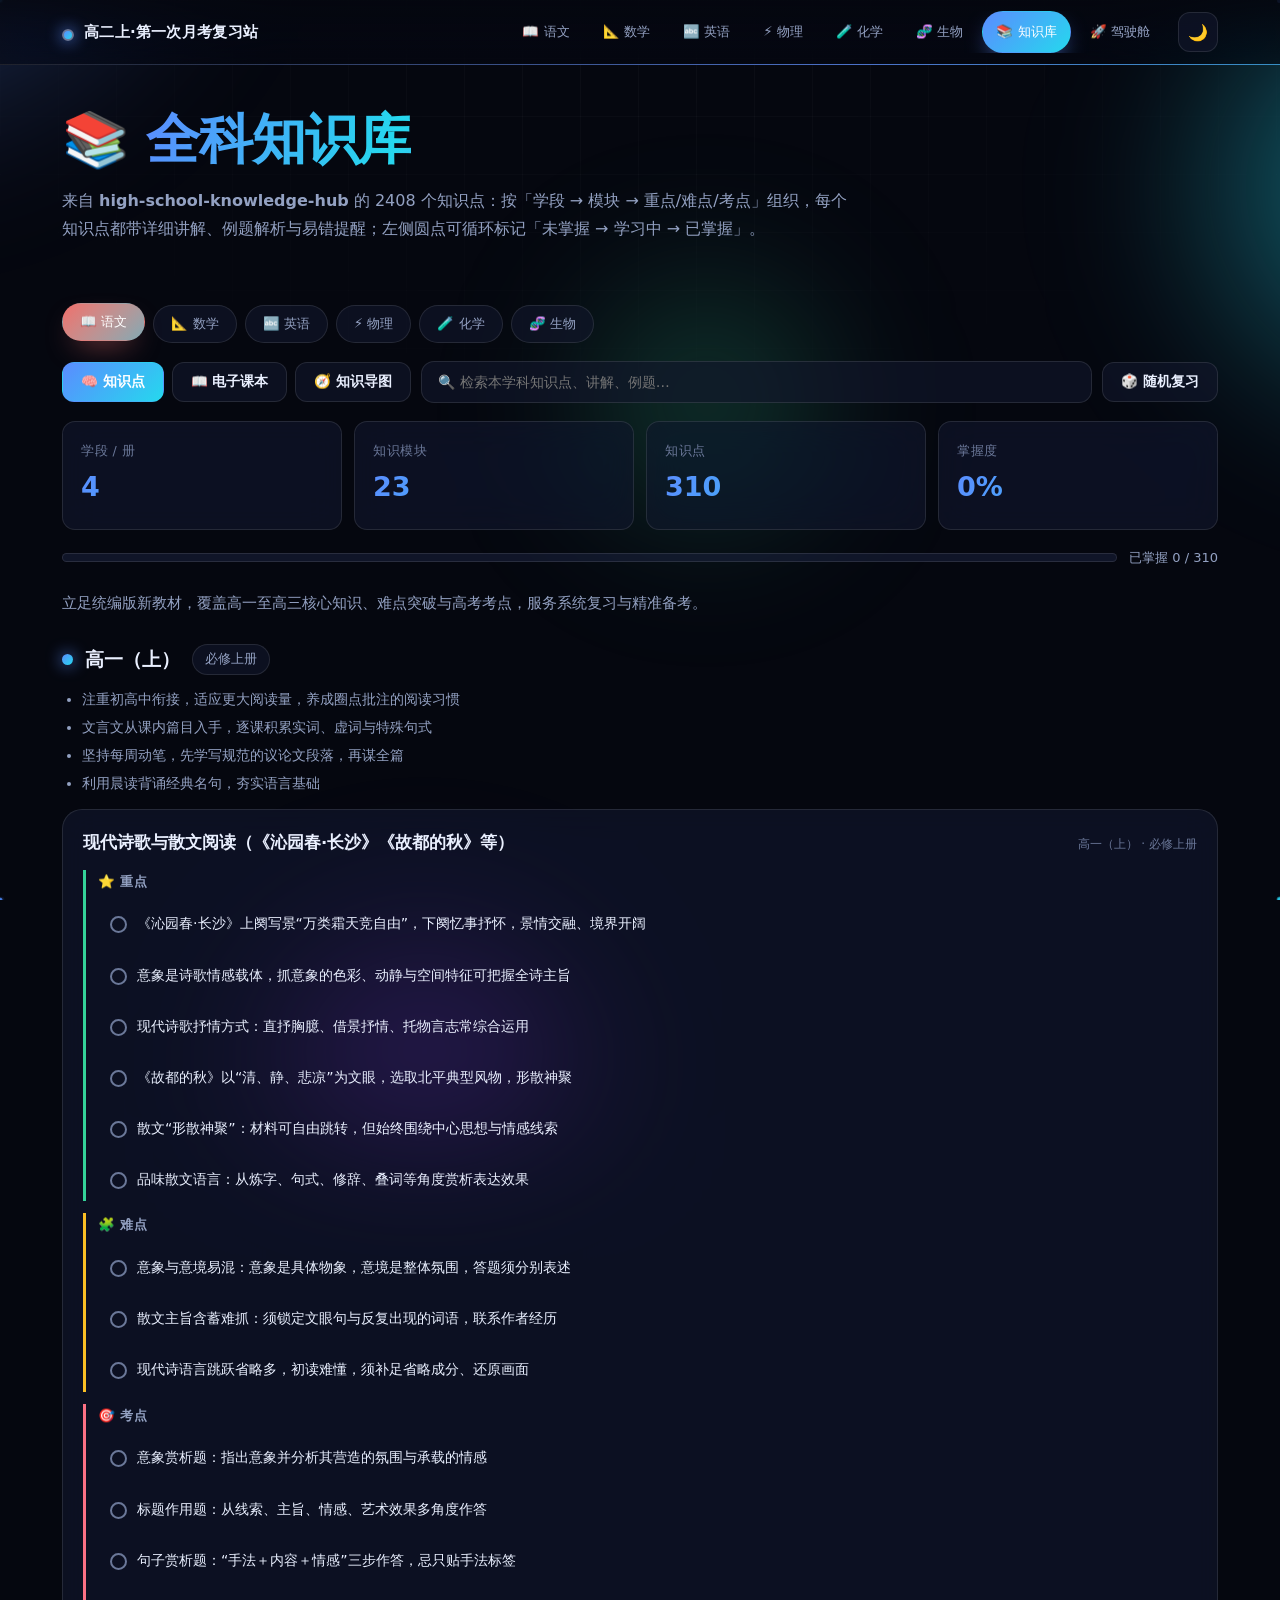
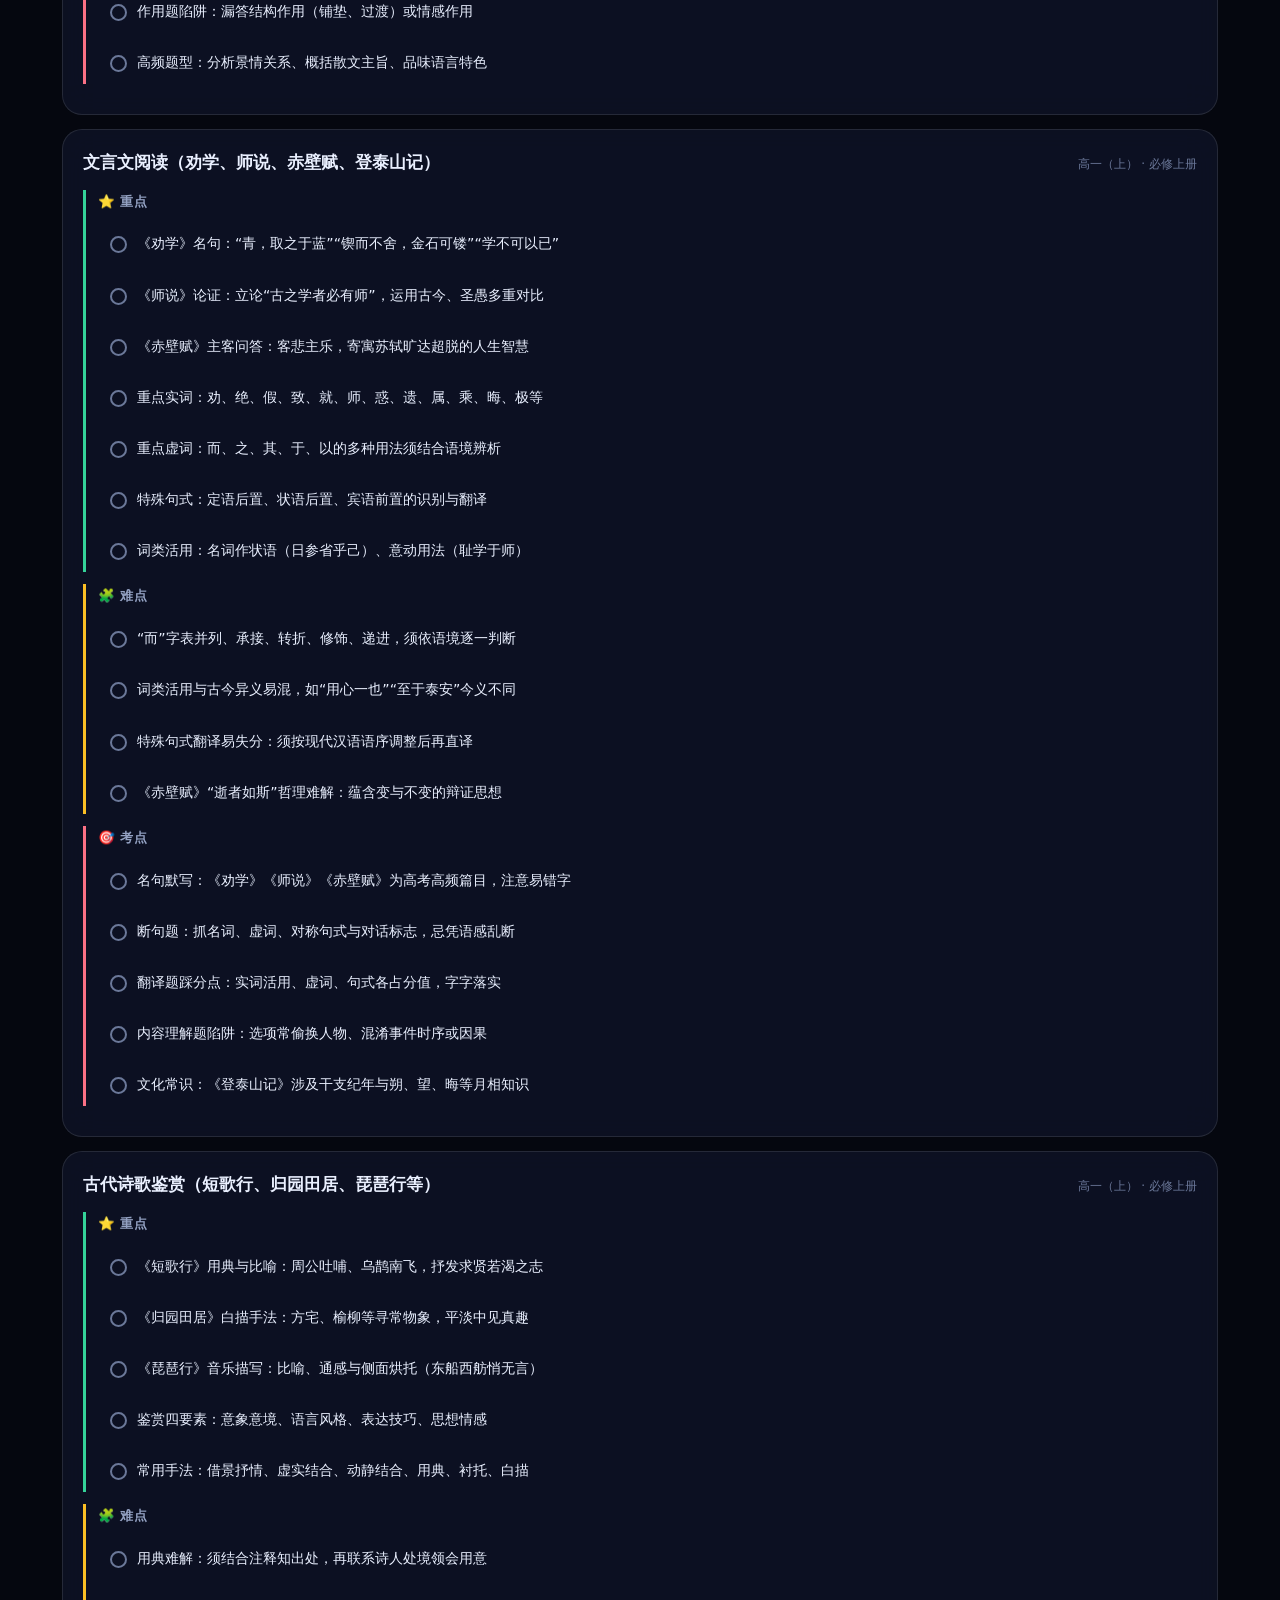
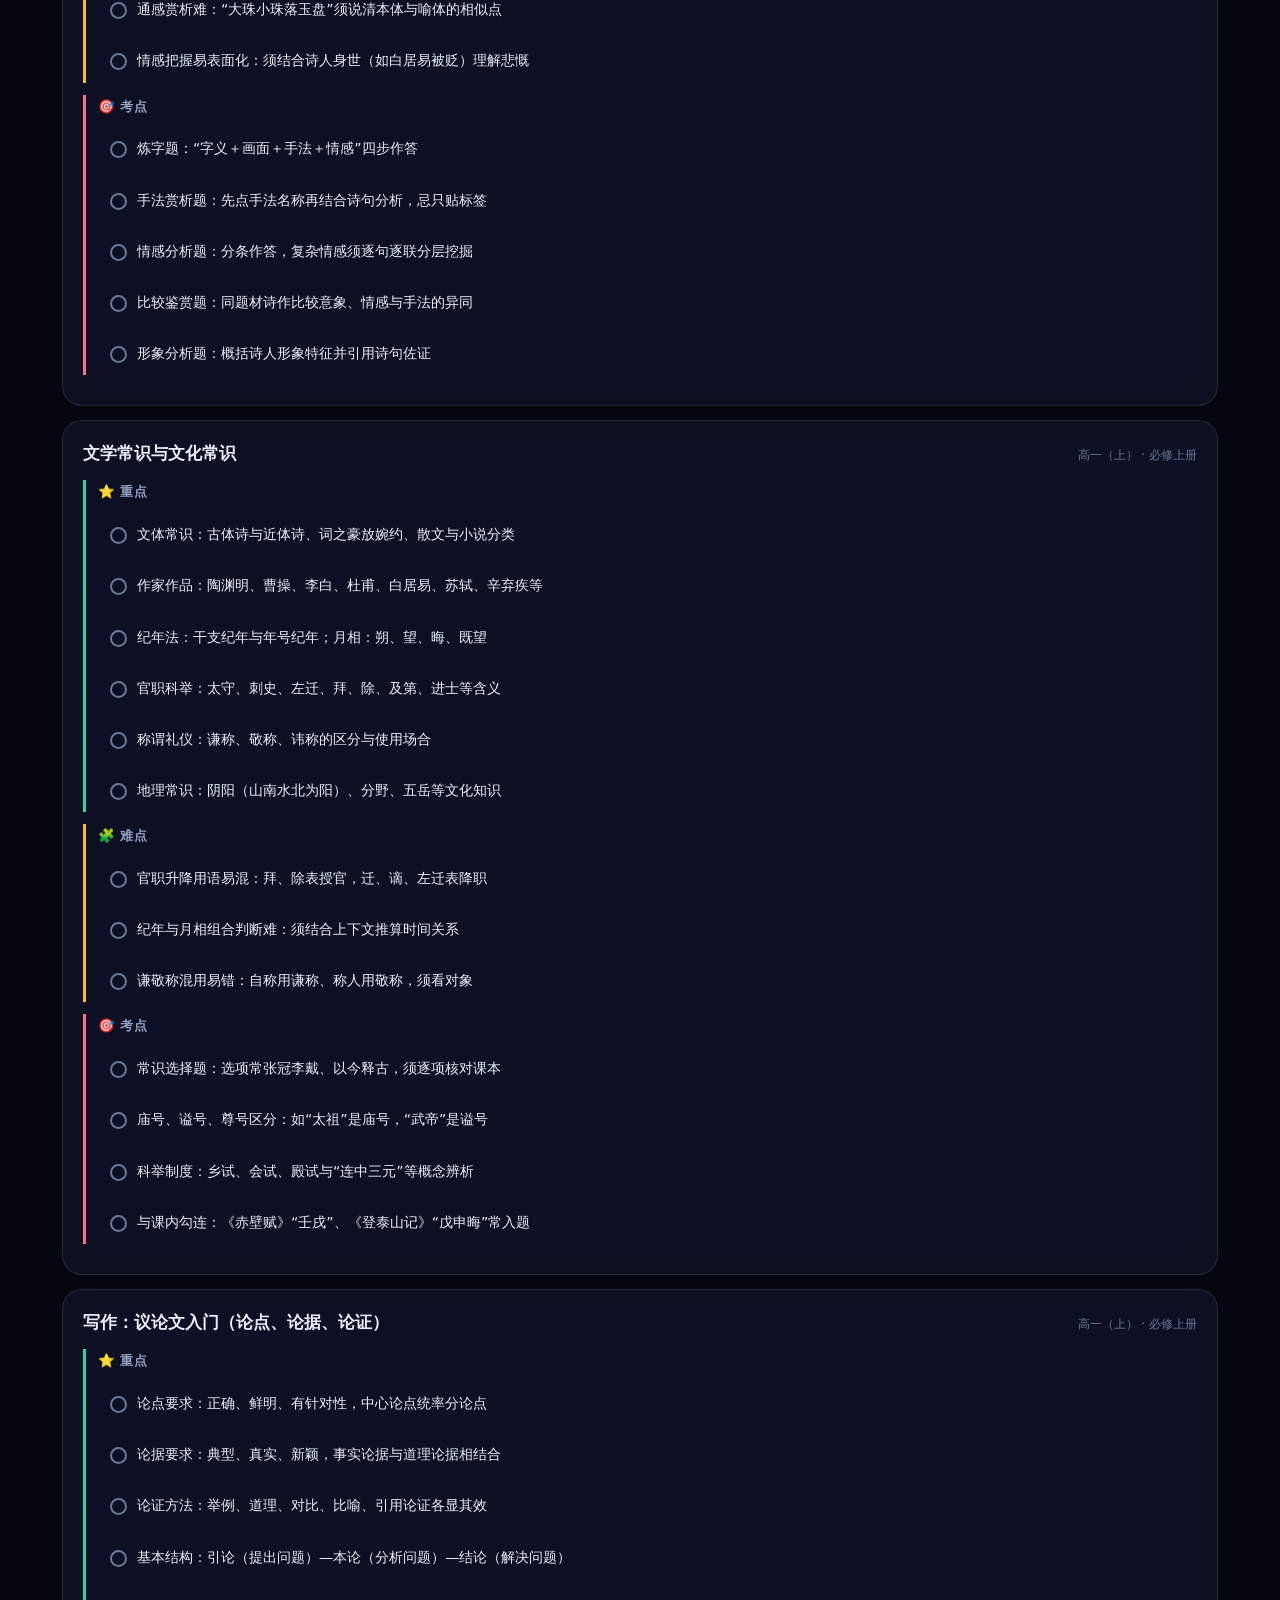
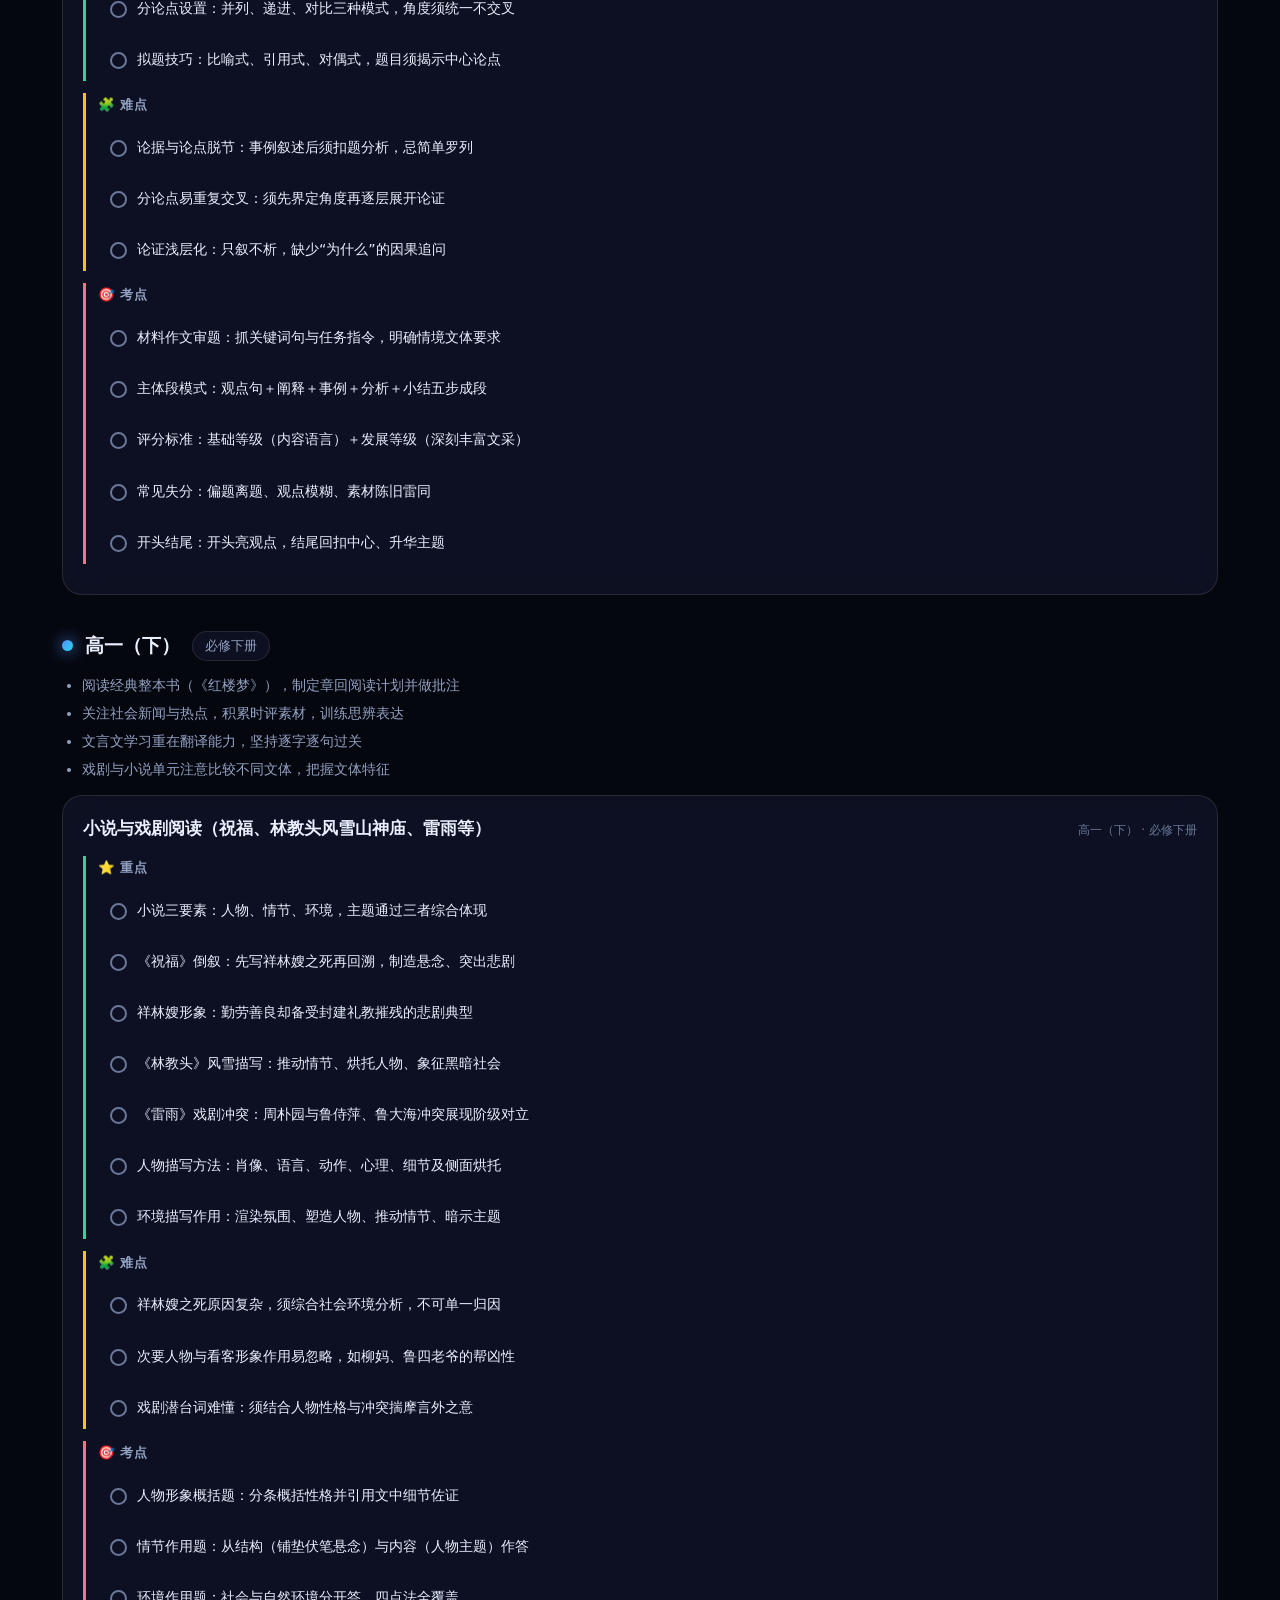
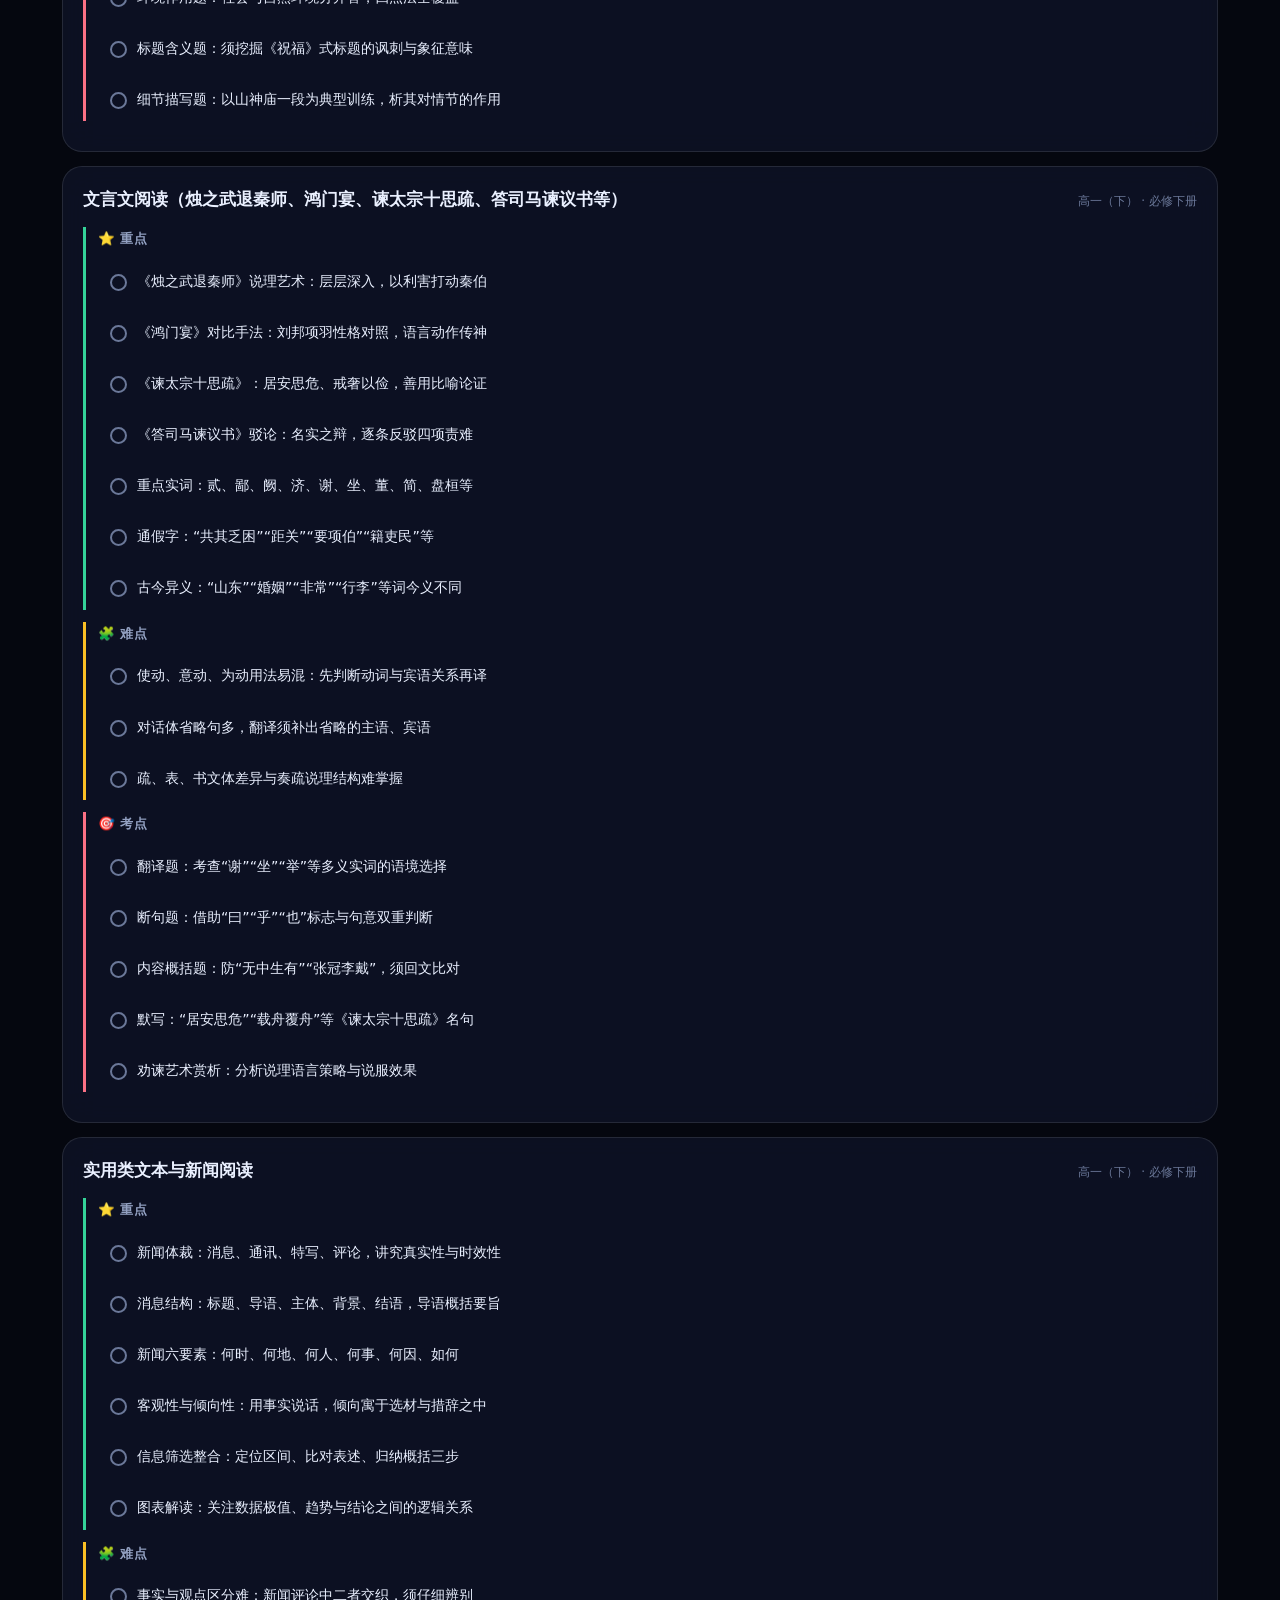
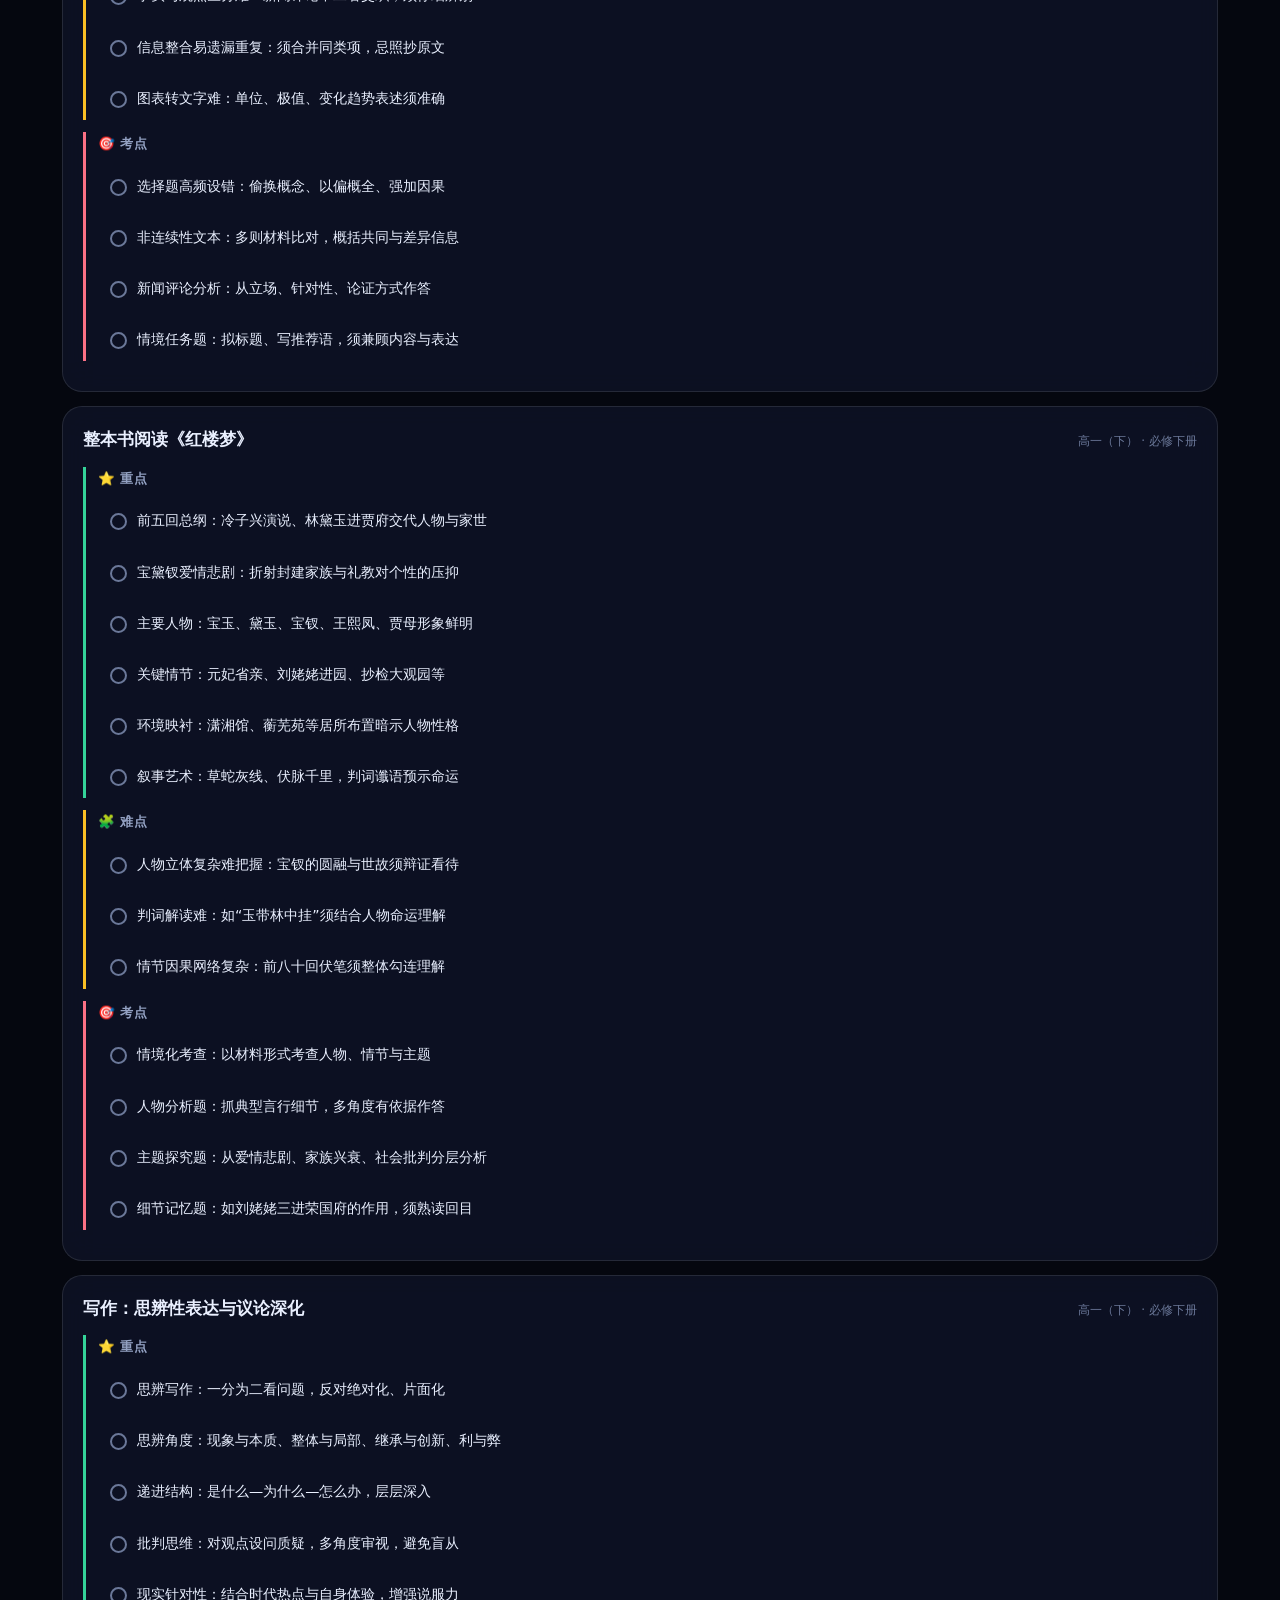
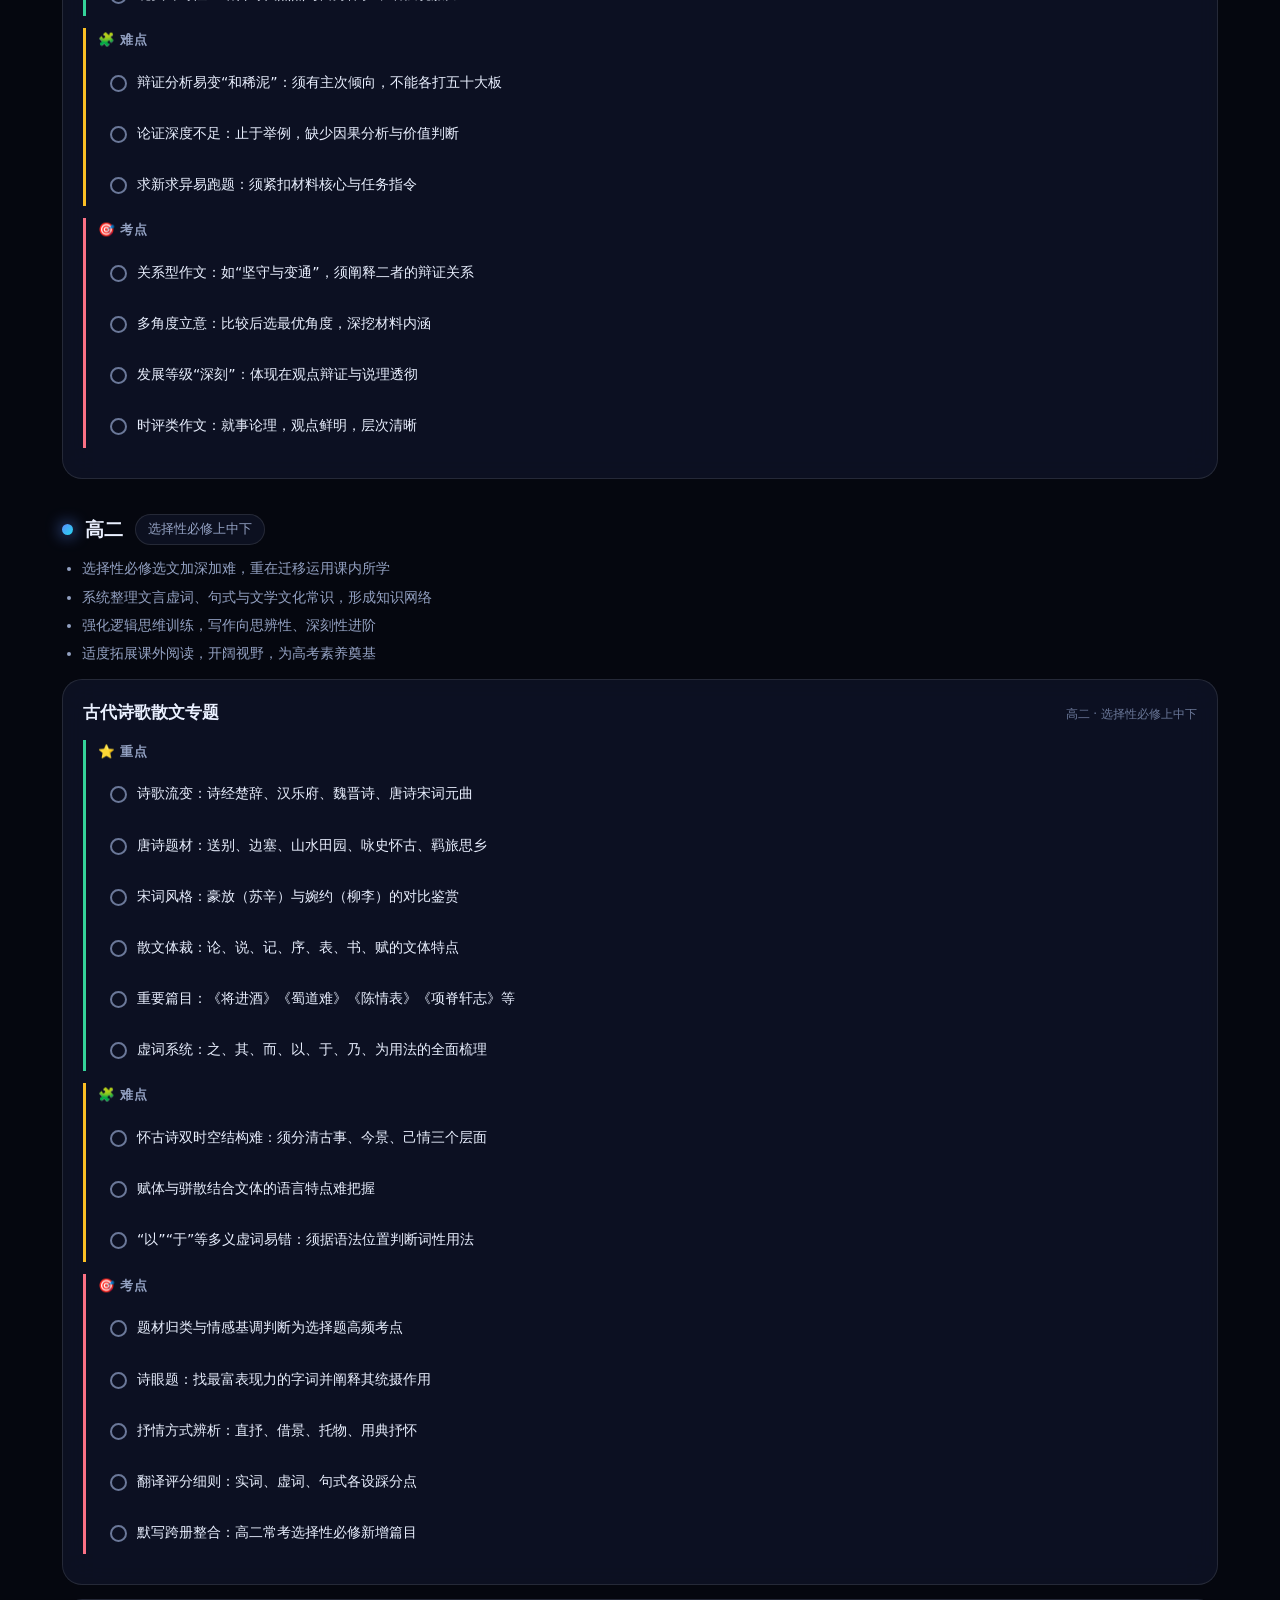
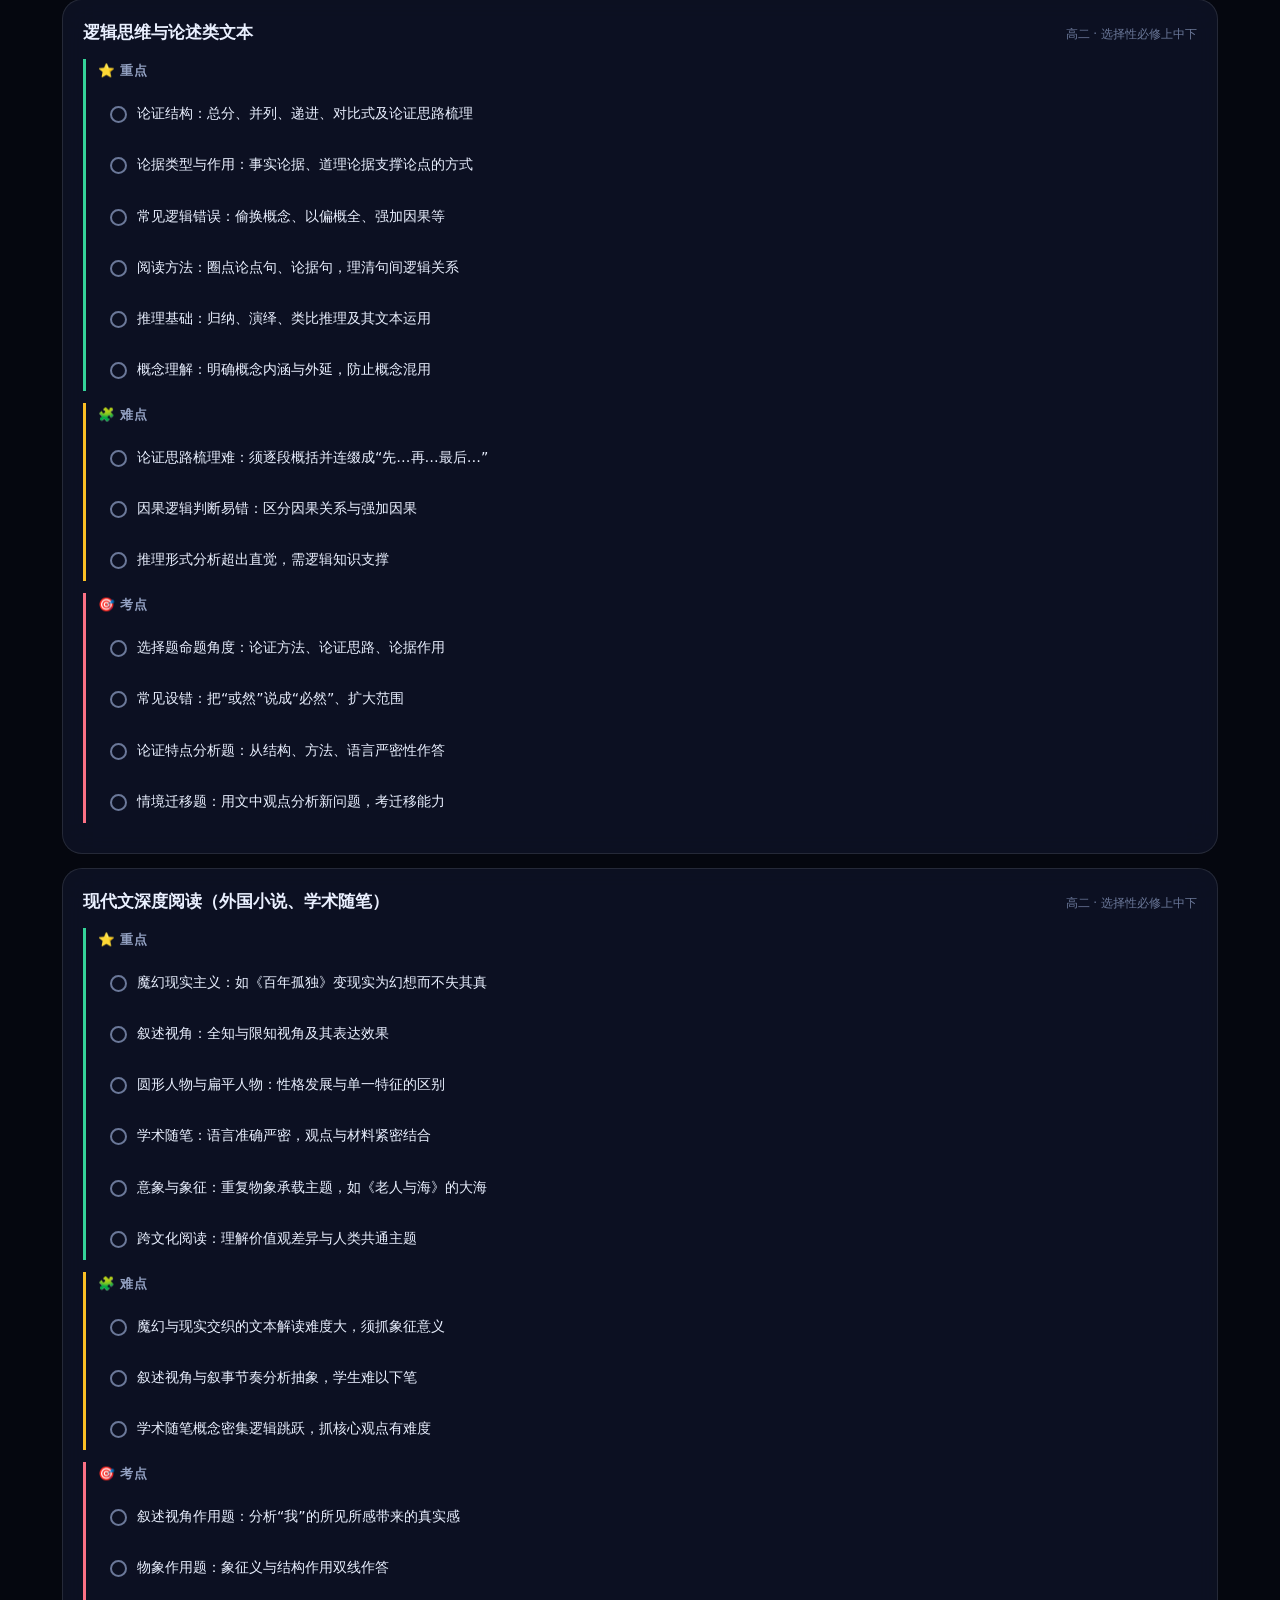
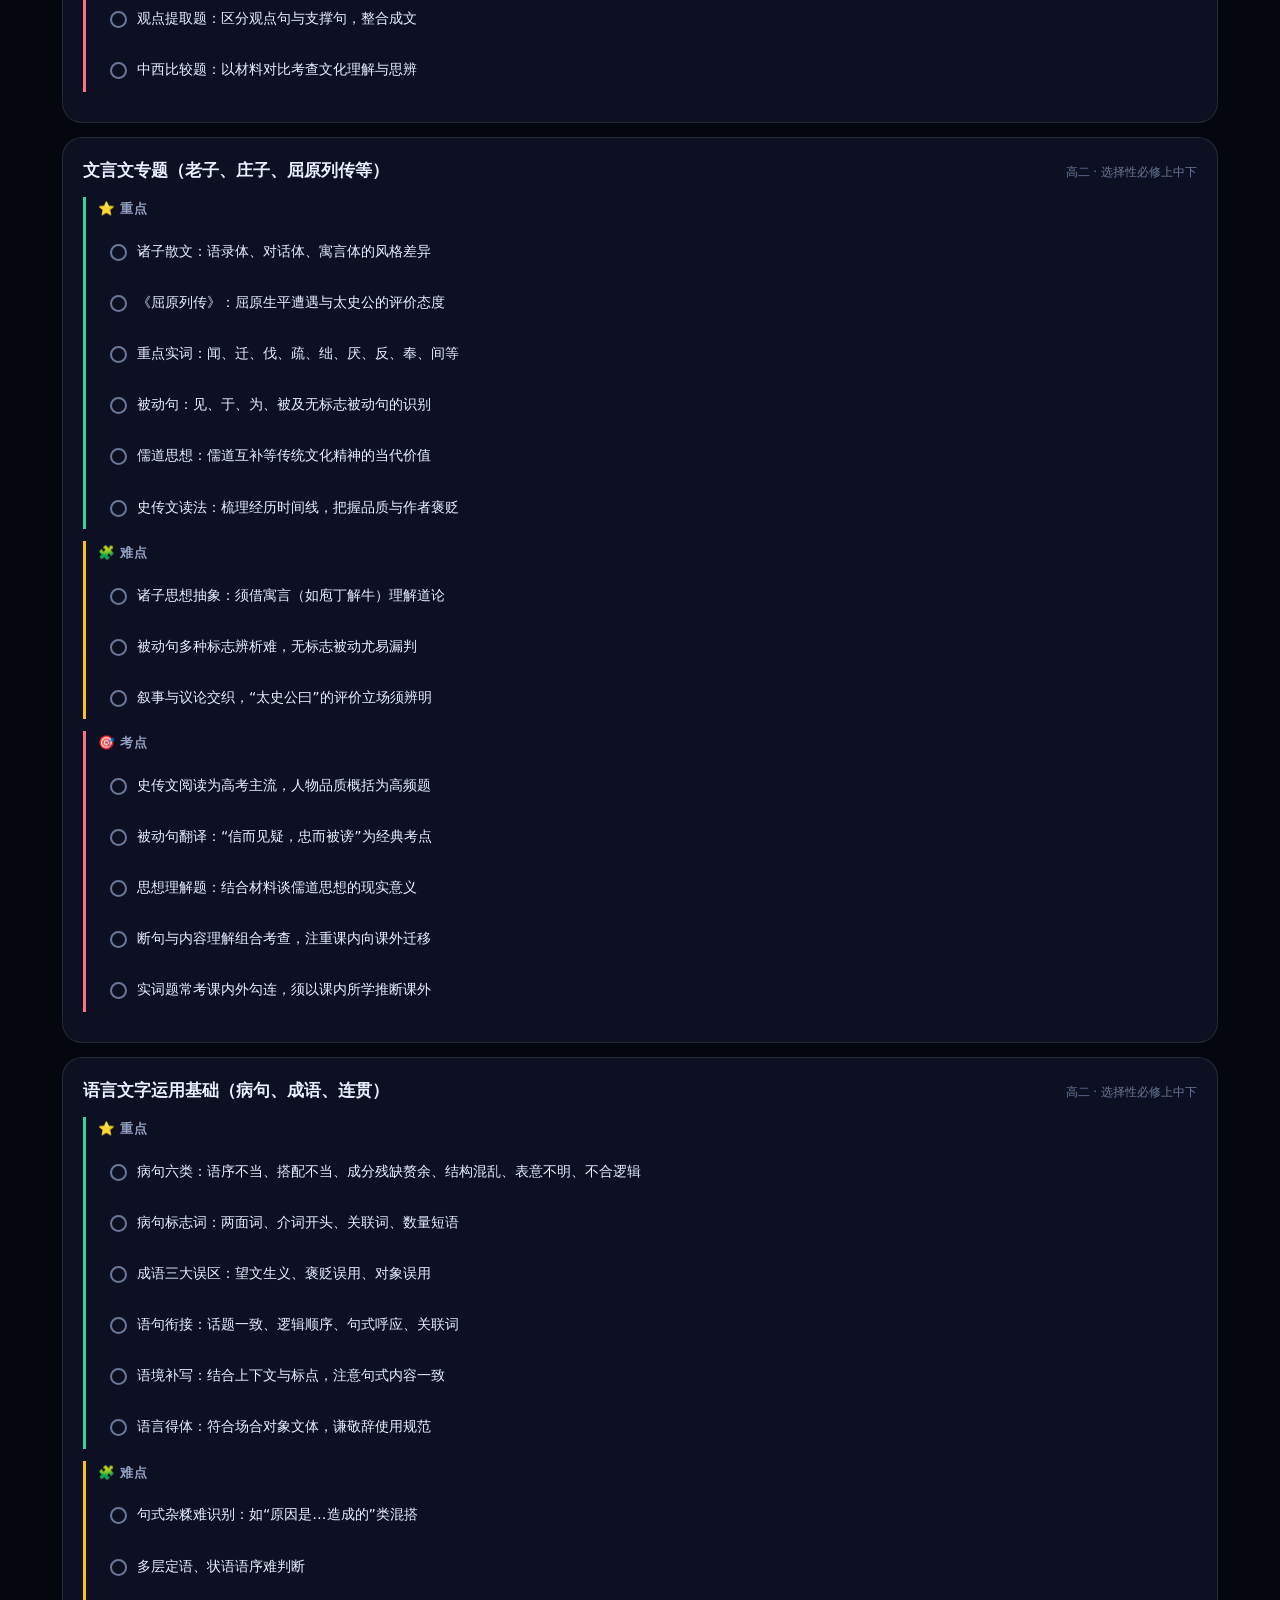
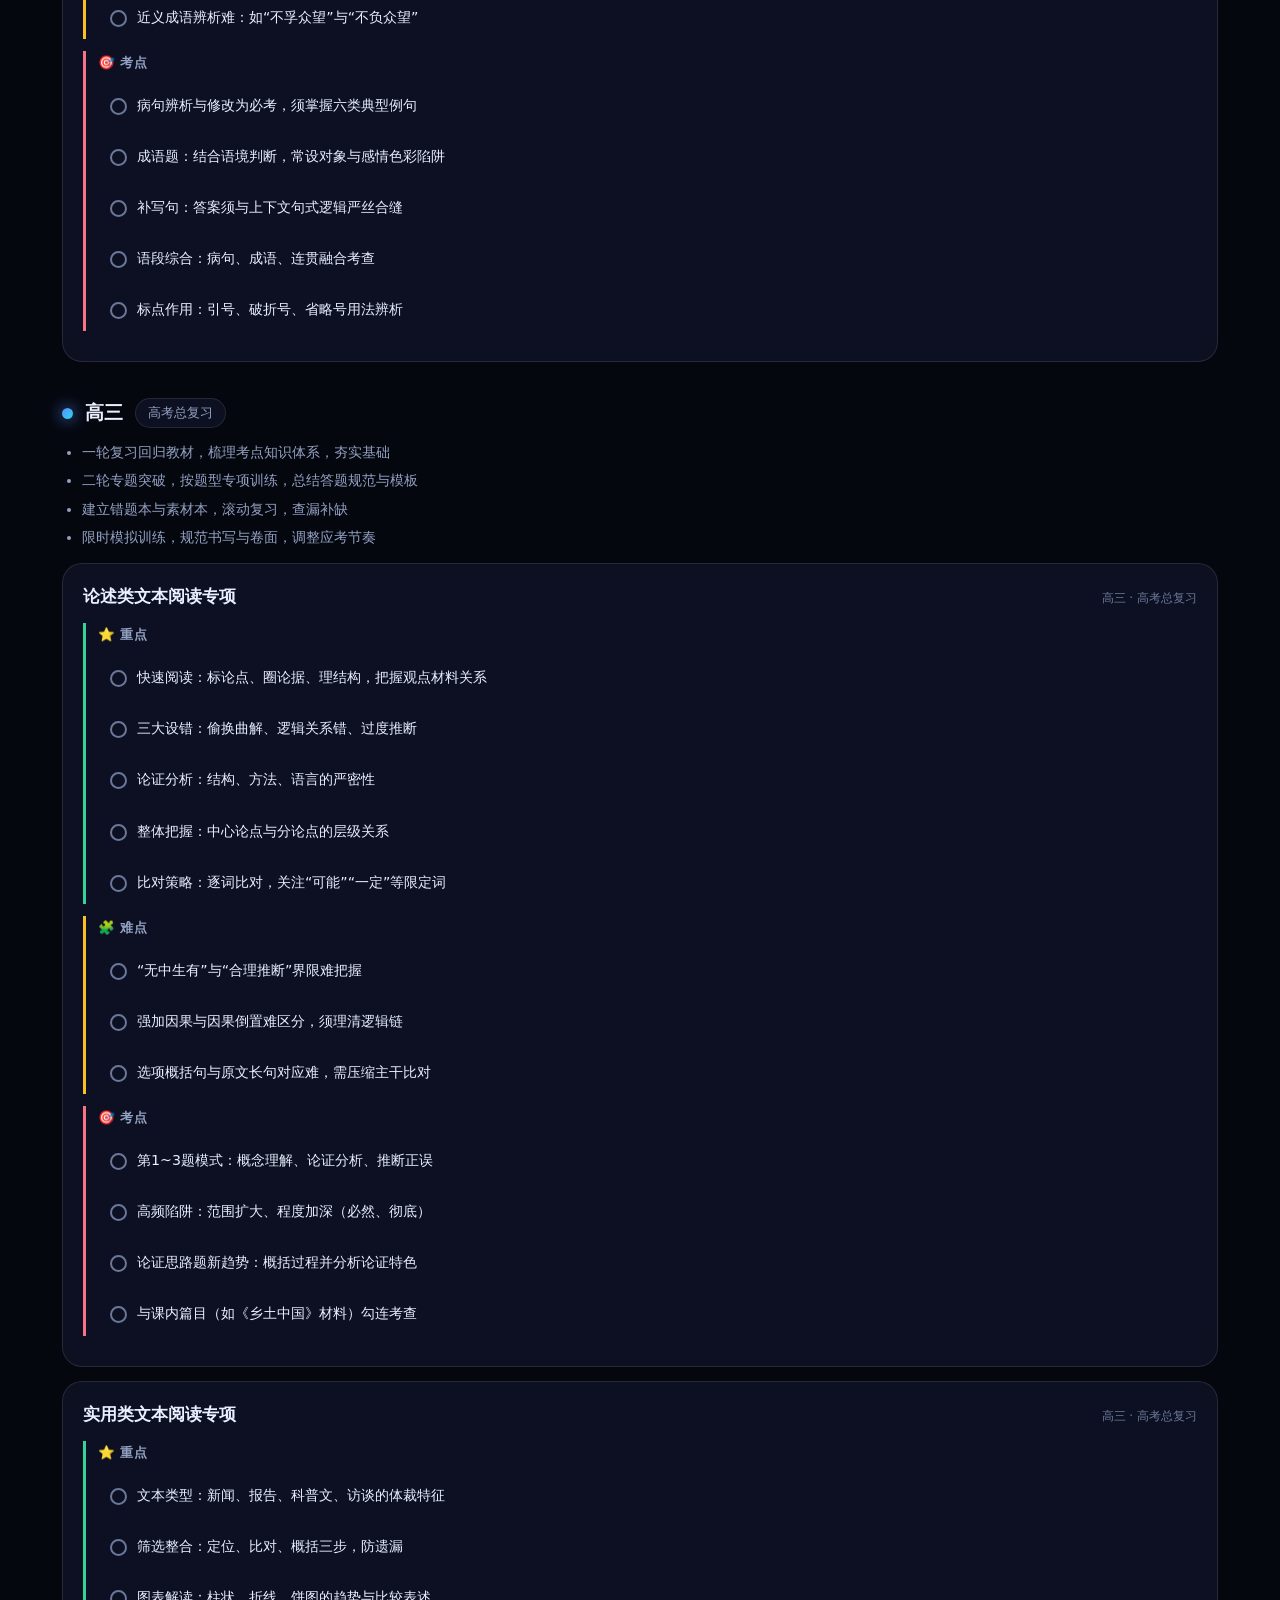
==== commit ca7b3bbc: "深度融合 + 全面动态化：知识库按学科下沉进分科页，冲刺工具合并为首页备考驾驶舱；新增流动光场/页面转场/视差入场/数字滚动等动效引擎" ====
--- a/hub.html
+++ b/hub.html
@@ -3,17 +3,20 @@
 <head>
 <meta charset="utf-8">
 <meta name="viewport" content="width=device-width,initial-scale=1">
-<title>全科知识库 · 高二上第一次月考复习站</title>
-<meta name="description" content="六科 2408 个知识点：重点/难点/考点、详细讲解、例题解析与易错提醒，支持掌握度追踪与检索。">
+<title>全科知识库 · 知识点 / 电子课本 / 知识导图</title>
+<meta name="description" content="六科 2408 个知识点、电子课本目录与六科知识导图，支持掌握度追踪与跨科检索。">
 <meta name="color-scheme" content="dark light">
 <link rel="icon" href="data:image/svg+xml,<svg xmlns=%22http://www.w3.org/2000/svg%22 viewBox=%220 0 100 100%22><text y=%22.9em%22 font-size=%2290%22>📚</text></svg>">
 <link rel="stylesheet" href="assets/css/style.css">
 </head>
 <body>
-<div class="aurora"><span></span><span></span><span></span></div>
+<div class="aurora"><span></span><span></span><span></span><span></span></div>
 <div class="grid-bg"></div>
 <div id="app"></div>
+<script src="assets/js/motion.js"></script>
+<script>window.STUDY_NO_AUTO = 1;</script>
 <script src="assets/js/data/index.js"></script>
+<script src="assets/js/data/gao2/map.js"></script>
 <script src="assets/js/app.js"></script>
 <script src="assets/js/hub.js"></script>
 </body>
--- a/assets/css/style.css
+++ b/assets/css/style.css
@@ -1,362 +1,477 @@
-/* ===== 高二月考复习站 · 设计系统 ===== */
+/* ==========================================================================
+   高二上 · 第一次月考复习站 —— 动态设计系统 v2
+   由「极光 + 玻璃 + 3D 闪卡」升级为「流动光场 + 视差 + 弹簧动效」
+   ========================================================================== */
 *,*::before,*::after{box-sizing:border-box}
+
 :root{
-  --bg:#070b18; --bg2:#0c1428; --panel:rgba(19,27,48,.72); --panel2:rgba(26,36,62,.6);
-  --solid:#121a30; --line:rgba(255,255,255,.10); --line2:rgba(255,255,255,.06);
-  --txt:#e9eefb; --dim:#95a3c2; --dim2:#6d7b9b;
-  --accent:#5b8cff; --accent2:#25d8ee; --ok:#34d399; --warn:#fbbf24; --bad:#fb7185;
-  --radius:18px; --radius-s:12px;
-  --shadow:0 24px 60px -24px rgba(0,0,0,.9);
-  --glass:blur(14px) saturate(150%);
-  --dur:.42s;
+  --bg:#05070f; --ink:#eaf0ff; --dim:#93a1c2; --dim2:#6b7899;
+  --panel:rgba(18,24,44,.62); --panel2:rgba(28,37,66,.5); --solid:#101830;
+  --line:rgba(255,255,255,.10); --line2:rgba(255,255,255,.055);
+  --accent:#5b8cff; --accent2:#25d8ee; --accent3:#a855f7;
+  --ok:#34d399; --warn:#fbbf24; --bad:#fb7185;
+  --r:20px; --r-s:13px;
+  --shadow:0 30px 70px -30px rgba(0,0,0,.95);
+  --glass:blur(18px) saturate(170%);
+  --spring:cubic-bezier(.22,1,.36,1);
+  --ease:cubic-bezier(.4,0,.2,1);
+  --t-f:.28s; --t-m:.5s; --t-s:.8s;
 }
 :root[data-theme="light"]{
-  --bg:#eef2fb; --bg2:#e2e9fa; --panel:rgba(255,255,255,.86); --panel2:rgba(246,249,255,.9);
-  --solid:#ffffff; --line:rgba(18,30,66,.12); --line2:rgba(18,30,66,.07);
-  --txt:#131c34; --dim:#5b6885; --dim2:#8b97b0;
-  --shadow:0 20px 50px -26px rgba(30,50,110,.45);
+  --bg:#eef1fa; --ink:#111a30; --dim:#586283; --dim2:#8792ad;
+  --panel:rgba(255,255,255,.72); --panel2:rgba(255,255,255,.55); --solid:#ffffff;
+  --line:rgba(18,30,66,.11); --line2:rgba(18,30,66,.06);
+  --shadow:0 26px 60px -32px rgba(30,50,110,.5);
 }
-html{scroll-behavior:smooth}
+html{scroll-behavior:smooth;-webkit-text-size-adjust:100%}
 body{
-  margin:0;font-family:"HarmonyOS Sans SC","PingFang SC","Microsoft YaHei",system-ui,-apple-system,"Segoe UI",sans-serif;
-  background:var(--bg);color:var(--txt);line-height:1.75;-webkit-font-smoothing:antialiased;
-  overflow-x:hidden;
+  margin:0;min-height:100vh;color:var(--ink);line-height:1.78;overflow-x:hidden;
+  font-family:"HarmonyOS Sans SC","PingFang SC","Microsoft YaHei",system-ui,-apple-system,"Segoe UI",sans-serif;
+  -webkit-font-smoothing:antialiased;
+  background:var(--bg);
 }
-/* 极光背景 */
-.aurora{position:fixed;inset:-20% -10%;z-index:-2;overflow:hidden;pointer-events:none}
-.aurora span{position:absolute;border-radius:50%;filter:blur(90px);opacity:.5;mix-blend-mode:screen;animation:drift 22s ease-in-out infinite}
-.aurora span:nth-child(1){width:46vw;height:46vw;background:var(--accent);top:-8%;left:-6%}
-.aurora span:nth-child(2){width:38vw;height:38vw;background:var(--accent2);top:22%;right:-8%;animation-delay:-7s}
-.aurora span:nth-child(3){width:32vw;height:32vw;background:#a855f7;bottom:-10%;left:26%;animation-delay:-14s}
-:root[data-theme="light"] .aurora span{opacity:.28;mix-blend-mode:multiply}
-@keyframes drift{0%,100%{transform:translate3d(0,0,0) scale(1)}33%{transform:translate3d(6%,8%,0) scale(1.14)}66%{transform:translate3d(-7%,-5%,0) scale(.92)}}
-.grid-bg{position:fixed;inset:0;z-index:-1;pointer-events:none;opacity:.5;
+
+/* ---------- 流动光场背景 ---------- */
+.aurora{position:fixed;inset:-25% -15%;z-index:-3;pointer-events:none;overflow:hidden;filter:blur(70px)}
+.aurora span{position:absolute;border-radius:50%;opacity:.55;mix-blend-mode:screen;will-change:transform}
+.aurora span:nth-child(1){width:44vw;height:44vw;left:-6%;top:-10%;background:radial-gradient(circle at 30% 30%,var(--accent),transparent 68%);animation:blobA 26s var(--ease) infinite}
+.aurora span:nth-child(2){width:38vw;height:38vw;right:-8%;top:16%;background:radial-gradient(circle at 60% 40%,var(--accent2),transparent 68%);animation:blobB 32s var(--ease) infinite}
+.aurora span:nth-child(3){width:34vw;height:34vw;left:24%;bottom:-14%;background:radial-gradient(circle at 50% 50%,var(--accent3),transparent 68%);animation:blobC 38s var(--ease) infinite}
+.aurora span:nth-child(4){width:26vw;height:26vw;left:44%;top:34%;background:radial-gradient(circle at 50% 50%,#34d399,transparent 70%);opacity:.32;animation:blobB 44s var(--ease) infinite reverse}
+:root[data-theme="light"] .aurora span{opacity:.34;mix-blend-mode:multiply;filter:blur(80px)}
+@keyframes blobA{0%,100%{transform:translate3d(0,0,0) scale(1)}33%{transform:translate3d(10%,12%,0) scale(1.18)}66%{transform:translate3d(-8%,6%,0) scale(.9)}}
+@keyframes blobB{0%,100%{transform:translate3d(0,0,0) scale(1)}40%{transform:translate3d(-12%,10%,0) scale(1.22)}70%{transform:translate3d(6%,-10%,0) scale(.88)}}
+@keyframes blobC{0%,100%{transform:translate3d(0,0,0) scale(1)}50%{transform:translate3d(14%,-12%,0) scale(1.15)}}
+
+/* 网格 + 噪点 + 粒子画布 */
+.grid-bg{position:fixed;inset:0;z-index:-2;pointer-events:none;opacity:.55;
   background-image:linear-gradient(var(--line2) 1px,transparent 1px),linear-gradient(90deg,var(--line2) 1px,transparent 1px);
-  background-size:56px 56px;mask-image:radial-gradient(ellipse at 50% 0%,#000 20%,transparent 78%)}
-@media (prefers-reduced-motion:reduce){.aurora span{animation:none}*{transition:none!important;animation:none!important}}
-
-.wrap{max-width:1180px;margin:0 auto;padding:0 20px}
+  background-size:58px 58px;
+  mask-image:radial-gradient(ellipse 90% 70% at 50% 0%,#000 10%,transparent 76%);
+  animation:gridDrift 40s linear infinite}
+@keyframes gridDrift{to{background-position:58px 58px,58px 58px}}
+#fx{position:fixed;inset:0;z-index:-1;pointer-events:none}
+
+/* 顶部滚动进度 */
+#scrollProg{position:fixed;left:0;top:0;height:3px;width:100%;z-index:200;pointer-events:none;
+  background:linear-gradient(90deg,var(--accent),var(--accent2),var(--accent3));
+  transform:scaleX(0);transform-origin:0 50%;box-shadow:0 0 18px var(--accent)}
+
+.wrap{max-width:1200px;margin:0 auto;padding:0 22px;position:relative}
 a{color:inherit;text-decoration:none}
-
-/* ===== 顶部栏 ===== */
-.topbar{position:sticky;top:0;z-index:60;backdrop-filter:var(--glass);-webkit-backdrop-filter:var(--glass);
-  background:linear-gradient(180deg,rgba(7,11,24,.86),rgba(7,11,24,.55));border-bottom:1px solid var(--line)}
-:root[data-theme="light"] .topbar{background:linear-gradient(180deg,rgba(255,255,255,.9),rgba(255,255,255,.62))}
-.topbar .wrap{display:flex;align-items:center;gap:14px;height:62px}
-.brand{display:flex;align-items:center;gap:10px;font-weight:800;letter-spacing:.4px;white-space:nowrap}
-.brand .dot{width:11px;height:11px;border-radius:50%;background:linear-gradient(135deg,var(--accent),var(--accent2));box-shadow:0 0 18px var(--accent)}
-.navtabs{display:flex;gap:6px;margin-left:auto;overflow-x:auto;scrollbar-width:none}
+img{max-width:100%}
+
+/* ---------- 顶部导航 ---------- */
+.topbar{position:sticky;top:0;z-index:120;backdrop-filter:var(--glass);-webkit-backdrop-filter:var(--glass);
+  background:linear-gradient(180deg,color-mix(in srgb,var(--bg) 88%,transparent),color-mix(in srgb,var(--bg) 55%,transparent));
+  border-bottom:1px solid var(--line)}
+.topbar::after{content:"";position:absolute;left:0;right:0;bottom:-1px;height:1px;
+  background:linear-gradient(90deg,transparent,var(--accent),var(--accent2),transparent);opacity:.75;
+  background-size:200% 100%;animation:slideBg 6s linear infinite}
+@keyframes slideBg{to{background-position:200% 0}}
+.topbar .wrap{display:flex;align-items:center;gap:14px;height:64px}
+.brand{display:flex;align-items:center;gap:10px;font-weight:800;letter-spacing:.3px;white-space:nowrap;font-size:15px}
+.brand .dot{width:12px;height:12px;border-radius:50%;background:linear-gradient(135deg,var(--accent),var(--accent2));
+  box-shadow:0 0 16px var(--accent);animation:pulse 2.6s var(--ease) infinite}
+@keyframes pulse{0%,100%{transform:scale(1);opacity:1}50%{transform:scale(1.35);opacity:.75}}
+.navtabs{display:flex;gap:5px;margin-left:auto;overflow-x:auto;scrollbar-width:none}
 .navtabs::-webkit-scrollbar{display:none}
-.navtabs a{padding:7px 13px;border-radius:999px;font-size:13.5px;color:var(--dim);border:1px solid transparent;transition:all .22s;white-space:nowrap}
-.navtabs a:hover{color:var(--txt);background:var(--panel2);border-color:var(--line)}
-.navtabs a.active{color:#fff;background:linear-gradient(135deg,var(--accent),var(--accent2));box-shadow:0 8px 22px -8px var(--accent)}
-:root[data-theme="light"] .navtabs a.active{color:#fff}
-.iconbtn{width:38px;height:38px;flex:0 0 auto;border-radius:11px;border:1px solid var(--line);background:var(--panel);
-  color:var(--txt);cursor:pointer;font-size:16px;display:grid;place-items:center;transition:all .22s}
-.iconbtn:hover{transform:translateY(-2px);border-color:var(--accent)}
-
-/* ===== Hero ===== */
-.hero{padding:66px 0 34px;position:relative}
-.hero h1{margin:0 0 14px;font-size:clamp(30px,5.4vw,50px);line-height:1.18;font-weight:900;letter-spacing:-.5px}
-.hero h1 .grad{background:linear-gradient(120deg,var(--accent),var(--accent2) 45%,#c084fc);-webkit-background-clip:text;background-clip:text;color:transparent}
-.hero p.lead{color:var(--dim);max-width:760px;margin:0 0 26px;font-size:16px}
-.pills{display:flex;flex-wrap:wrap;gap:10px;margin-bottom:26px}
-.pill{padding:7px 15px;border-radius:999px;border:1px solid var(--line);background:var(--panel);font-size:13px;color:var(--dim);backdrop-filter:var(--glass)}
-.pill b{color:var(--txt)}
-.stats{display:grid;grid-template-columns:repeat(auto-fit,minmax(150px,1fr));gap:14px;margin-top:8px}
-.stat{padding:18px;border-radius:var(--radius-s);border:1px solid var(--line);background:var(--panel);backdrop-filter:var(--glass);transition:transform .3s,border-color .3s}
-.stat:hover{transform:translateY(-4px);border-color:var(--accent)}
-.stat .k{font-size:12.5px;color:var(--dim2);letter-spacing:.6px}
-.stat .v{font-size:26px;font-weight:900;background:linear-gradient(120deg,var(--accent),var(--accent2));-webkit-background-clip:text;background-clip:text;color:transparent}
-
-/* ===== 学科入口卡 ===== */
-.subgrid{display:grid;grid-template-columns:repeat(auto-fill,minmax(280px,1fr));gap:18px;padding:18px 0 70px}
-.subcard{position:relative;padding:24px;border-radius:var(--radius);border:1px solid var(--line);background:var(--panel);
-  backdrop-filter:var(--glass);overflow:hidden;transition:transform .35s cubic-bezier(.2,.8,.3,1),box-shadow .35s,border-color .35s}
-.subcard::before{content:"";position:absolute;inset:0;background:radial-gradient(420px 200px at 100% 0%,var(--c,#5b8cff)33,transparent 70%);opacity:.34;transition:opacity .35s}
-.subcard:hover{transform:translateY(-8px) scale(1.012);box-shadow:var(--shadow);border-color:var(--c,#5b8cff)}
-.subcard:hover::before{opacity:.6}
-.subcard .emoji{font-size:34px;margin-bottom:10px;display:block;filter:drop-shadow(0 6px 14px rgba(0,0,0,.4))}
+.navtabs a{position:relative;padding:8px 13px;border-radius:999px;font-size:13.4px;color:var(--dim);
+  border:1px solid transparent;transition:all var(--t-f) var(--spring);white-space:nowrap}
+.navtabs a:hover{color:var(--ink);background:var(--panel2);border-color:var(--line);transform:translateY(-2px)}
+.navtabs a.active{color:#fff;background:linear-gradient(135deg,var(--accent),var(--accent2));
+  box-shadow:0 10px 26px -10px var(--accent)}
+.iconbtn{width:40px;height:40px;flex:0 0 auto;border-radius:12px;border:1px solid var(--line);background:var(--panel);
+  color:var(--ink);cursor:pointer;font-size:16px;display:grid;place-items:center;transition:all var(--t-f) var(--spring)}
+.iconbtn:hover{transform:translateY(-3px) rotate(12deg);border-color:var(--accent);box-shadow:0 12px 26px -12px var(--accent)}
+
+/* ---------- 弹簧入场 ---------- */
+.reveal{opacity:0;transform:translateY(30px);transition:opacity var(--t-s) var(--spring),transform var(--t-s) var(--spring)}
+.reveal[data-anim="left"]{transform:translateX(-34px)}
+.reveal[data-anim="right"]{transform:translateX(34px)}
+.reveal[data-anim="scale"]{transform:scale(.92)}
+.reveal[data-anim="blur"]{filter:blur(12px);transform:translateY(20px)}
+.reveal.in{opacity:1;transform:none;filter:none}
+
+/* ---------- Hero ---------- */
+.hero{padding:70px 0 34px;position:relative}
+.hero h1{margin:0 0 16px;font-size:clamp(30px,5.6vw,54px);line-height:1.14;font-weight:900;letter-spacing:-1px}
+.hero h1 .grad{background:linear-gradient(110deg,var(--accent),var(--accent2) 38%,var(--accent3) 72%,var(--accent));
+  background-size:250% 100%;-webkit-background-clip:text;background-clip:text;color:transparent;animation:flow 8s linear infinite}
+@keyframes flow{to{background-position:250% 0}}
+.hero p.lead{color:var(--dim);max-width:790px;margin:0 0 24px;font-size:16px}
+.pills{display:flex;flex-wrap:wrap;gap:10px;margin-bottom:24px}
+.pill{padding:7px 15px;border-radius:999px;border:1px solid var(--line);background:var(--panel);font-size:13px;color:var(--dim);
+  backdrop-filter:var(--glass);transition:all var(--t-f) var(--spring)}
+.pill:hover{transform:translateY(-3px);color:var(--ink);border-color:var(--accent)}
+.pill b{color:var(--ink)}
+.stats{display:grid;grid-template-columns:repeat(auto-fit,minmax(148px,1fr));gap:14px;margin-top:6px}
+.stat{padding:18px;border-radius:var(--r-s);border:1px solid var(--line);background:var(--panel);backdrop-filter:var(--glass);
+  transition:transform var(--t-f) var(--spring),box-shadow var(--t-f)}
+.stat:hover{transform:translateY(-6px);box-shadow:var(--shadow)}
+.stat .k{font-size:12.5px;color:var(--dim2);letter-spacing:.5px}
+.stat .v{font-size:27px;font-weight:900;background:linear-gradient(120deg,var(--accent),var(--accent2));
+  -webkit-background-clip:text;background-clip:text;color:transparent;font-variant-numeric:tabular-nums}
+
+/* ---------- 学科入口 ---------- */
+.subgrid{display:grid;grid-template-columns:repeat(auto-fill,minmax(290px,1fr));gap:18px;padding:16px 0 20px}
+.subcard{position:relative;padding:24px;border-radius:var(--r);border:1px solid var(--line);background:var(--panel);
+  backdrop-filter:var(--glass);overflow:hidden;transform-style:preserve-3d;
+  transition:transform var(--t-m) var(--spring),box-shadow var(--t-m),border-color var(--t-m)}
+.subcard::before{content:"";position:absolute;inset:0;background:radial-gradient(520px 240px at var(--mx,100%) var(--my,0%),var(--c,#5b8cff),transparent 68%);opacity:.3;transition:opacity var(--t-m)}
+.subcard::after{content:"";position:absolute;inset:0;border-radius:inherit;padding:1px;pointer-events:none;opacity:0;transition:opacity var(--t-m);
+  background:conic-gradient(from var(--ang,0deg),var(--c,#5b8cff),transparent 30%,var(--c,#5b8cff) 60%,transparent);
+  -webkit-mask:linear-gradient(#000 0 0) content-box,linear-gradient(#000 0 0);-webkit-mask-composite:xor;mask-composite:exclude;
+  animation:spin 4s linear infinite}
+.subcard:hover{transform:translateY(-10px) scale(1.015);box-shadow:var(--shadow);border-color:transparent}
+.subcard:hover::before{opacity:.62}
+.subcard:hover::after{opacity:1}
+@keyframes spin{to{--ang:360deg}}
+@property --ang{syntax:'<angle>';initial-value:0deg;inherits:false}
+.subcard .emoji{font-size:36px;margin-bottom:10px;display:block;position:relative;transition:transform var(--t-m) var(--spring)}
+.subcard:hover .emoji{transform:scale(1.18) rotate(-8deg)}
 .subcard h3{margin:0 0 6px;font-size:20px;font-weight:800;position:relative}
-.subcard .rng{font-size:13px;color:var(--dim);position:relative;min-height:44px}
+.subcard .rng{font-size:13px;color:var(--dim);position:relative;min-height:46px}
 .subcard .go{margin-top:14px;display:inline-flex;align-items:center;gap:7px;font-size:13.5px;font-weight:700;color:var(--c,#5b8cff);position:relative}
-.subcard .go i{transition:transform .3s}
-.subcard:hover .go i{transform:translateX(5px)}
-
-/* ===== 通用板块 ===== */
-section.block{padding:34px 0;scroll-margin-top:78px}
+.subcard .go i{transition:transform var(--t-f) var(--spring)}
+.subcard:hover .go i{transform:translateX(6px)}
+
+/* ---------- 板块 ---------- */
+section.block{padding:36px 0;scroll-margin-top:84px}
 .sec-head{display:flex;align-items:center;gap:12px;margin-bottom:8px}
-.sec-head h2{margin:0;font-size:clamp(21px,3vw,28px);font-weight:850;letter-spacing:-.2px}
-.sec-head .ic{font-size:22px}
-.sec-sub{color:var(--dim);font-size:14.5px;margin:0 0 22px;max-width:820px}
-
-/* 目录 chips */
+.sec-head h2{margin:0;font-size:clamp(21px,3vw,29px);font-weight:850;letter-spacing:-.3px}
+.sec-head .ic{font-size:22px;display:inline-block;transition:transform var(--t-m) var(--spring)}
+section.block:hover .sec-head .ic{transform:translateY(-4px) rotate(-10deg) scale(1.12)}
+.sec-sub{color:var(--dim);font-size:14.5px;margin:0 0 22px;max-width:840px}
 .chips{display:flex;flex-wrap:wrap;gap:8px;margin:18px 0 6px}
-.chips a{font-size:13px;padding:6px 13px;border-radius:999px;border:1px solid var(--line);background:var(--panel);color:var(--dim);transition:all .2s}
-.chips a:hover{color:var(--txt);border-color:var(--accent);transform:translateY(-2px)}
-
-/* 进度条 */
-.progwrap{display:flex;align-items:center;gap:12px;margin:14px 0 22px}
-.progbar{flex:1;height:8px;border-radius:99px;background:var(--panel2);border:1px solid var(--line);overflow:hidden}
-.progbar i{display:block;height:100%;width:0;border-radius:99px;background:linear-gradient(90deg,var(--accent),var(--accent2));transition:width .6s cubic-bezier(.2,.9,.3,1)}
+.chips a{font-size:13px;padding:7px 14px;border-radius:999px;border:1px solid var(--line);background:var(--panel);color:var(--dim);
+  transition:all var(--t-f) var(--spring)}
+.chips a:hover{color:var(--ink);border-color:var(--accent);transform:translateY(-3px)}
+.chips a.active{background:linear-gradient(135deg,var(--accent),var(--accent2));color:#fff;border-color:transparent;box-shadow:0 10px 24px -12px var(--accent)}
+.progwrap{display:flex;align-items:center;gap:12px;margin:16px 0 22px}
+.progbar{flex:1;height:9px;border-radius:99px;background:var(--panel2);border:1px solid var(--line);overflow:hidden;position:relative}
+.progbar i{display:block;height:100%;width:0;border-radius:99px;position:relative;
+  background:linear-gradient(90deg,var(--accent),var(--accent2));transition:width var(--t-s) var(--spring)}
+.progbar i::after{content:"";position:absolute;inset:0;background:linear-gradient(90deg,transparent,rgba(255,255,255,.55),transparent);
+  animation:shimmer 2.2s linear infinite}
+@keyframes shimmer{to{transform:translateX(200%)}}
 .proglabel{font-size:13px;color:var(--dim);white-space:nowrap;font-variant-numeric:tabular-nums}
 
-/* ===== 考点卡片 ===== */
-.cards{display:grid;grid-template-columns:repeat(auto-fill,minmax(320px,1fr));gap:16px}
-.kcard{position:relative;padding:20px 20px 18px;border-radius:var(--radius);border:1px solid var(--line);background:var(--panel);
-  backdrop-filter:var(--glass);transition:transform .3s,border-color .3s,box-shadow .3s;overflow:hidden}
-.kcard::after{content:"";position:absolute;left:0;top:0;height:100%;width:3px;background:linear-gradient(180deg,var(--accent),var(--accent2));opacity:0;transition:opacity .3s}
-.kcard:hover{transform:translateY(-5px);border-color:var(--accent);box-shadow:var(--shadow)}
-.kcard:hover::after{opacity:1}
-.kcard h4{margin:0 0 8px;font-size:16.5px;font-weight:800;padding-right:44px;line-height:1.5}
+/* ---------- 考点卡片 ---------- */
+.cards{display:grid;grid-template-columns:repeat(auto-fill,minmax(330px,1fr));gap:16px}
+.kcard{position:relative;padding:20px 20px 18px;border-radius:var(--r);border:1px solid var(--line);background:var(--panel);
+  backdrop-filter:var(--glass);overflow:hidden;
+  transition:transform var(--t-f) var(--spring),border-color var(--t-f),box-shadow var(--t-f)}
+.kcard::before{content:"";position:absolute;inset:0;opacity:0;transition:opacity var(--t-m);pointer-events:none;
+  background:radial-gradient(380px 200px at var(--mx,50%) var(--my,50%),color-mix(in srgb,var(--accent) 30%,transparent),transparent 70%)}
+.kcard::after{content:"";position:absolute;left:0;top:0;height:100%;width:3px;
+  background:linear-gradient(180deg,var(--accent),var(--accent2));transform:scaleY(0);transform-origin:top;transition:transform var(--t-m) var(--spring)}
+.kcard:hover{transform:translateY(-6px);border-color:var(--accent);box-shadow:var(--shadow)}
+.kcard:hover::before{opacity:1}
+.kcard:hover::after{transform:scaleY(1)}
+.kcard h4{margin:0 0 8px;font-size:16.5px;font-weight:800;padding-right:46px;line-height:1.5}
 .kcard .d{color:var(--dim);font-size:14.2px;margin:0}
-.kcard .tip{margin:12px 0 0;padding:10px 12px;border-radius:10px;font-size:13.2px;
-  background:linear-gradient(135deg,rgba(91,140,255,.14),rgba(37,216,238,.08));border:1px solid var(--line);color:var(--txt)}
+.kcard .tip{margin:12px 0 0;padding:10px 12px;border-radius:11px;font-size:13.2px;color:var(--ink);
+  background:linear-gradient(135deg,color-mix(in srgb,var(--accent) 16%,transparent),color-mix(in srgb,var(--accent2) 9%,transparent));
+  border:1px solid var(--line)}
 .kcard .tip b{color:var(--accent2)}
 .freq{position:absolute;right:16px;top:16px;font-size:11px;color:var(--dim2);letter-spacing:1px}
-.master{position:absolute;right:12px;bottom:12px;width:30px;height:30px;border-radius:50%;border:1px solid var(--line);
-  background:var(--panel2);color:var(--dim2);cursor:pointer;font-size:14px;display:grid;place-items:center;transition:all .25s}
-.master:hover{transform:scale(1.12);border-color:var(--ok)}
-.master.on{background:linear-gradient(135deg,var(--ok),#10b981);color:#04120c;border-color:transparent;box-shadow:0 0 20px -4px var(--ok)}
-
-/* ===== 表格 ===== */
-.tblwrap{overflow-x:auto;border-radius:var(--radius);border:1px solid var(--line);background:var(--panel);backdrop-filter:var(--glass)}
+.master{position:absolute;right:12px;bottom:12px;width:31px;height:31px;border-radius:50%;border:1px solid var(--line);
+  background:var(--panel2);color:var(--dim2);cursor:pointer;font-size:14px;display:grid;place-items:center;
+  transition:all var(--t-f) var(--spring)}
+.master:hover{transform:scale(1.16);border-color:var(--ok)}
+.master.on{background:linear-gradient(135deg,var(--ok),#10b981);color:#04120c;border-color:transparent;box-shadow:0 0 22px -4px var(--ok);
+  animation:pop .45s var(--spring)}
+@keyframes pop{0%{transform:scale(.6)}60%{transform:scale(1.25)}100%{transform:scale(1)}}
+
+/* ---------- 表格 / 列表 ---------- */
+.tblwrap{overflow-x:auto;border-radius:var(--r);border:1px solid var(--line);background:var(--panel);backdrop-filter:var(--glass)}
 table.tbl{width:100%;border-collapse:collapse;font-size:14px;min-width:560px}
-table.tbl th{text-align:left;padding:13px 16px;background:var(--panel2);color:var(--txt);font-weight:700;font-size:13.4px;
-  border-bottom:1px solid var(--line);white-space:nowrap;position:sticky;top:0}
+table.tbl th{text-align:left;padding:13px 16px;background:var(--panel2);color:var(--ink);font-weight:700;font-size:13.4px;
+  border-bottom:1px solid var(--line);white-space:nowrap;position:sticky;top:0;backdrop-filter:var(--glass)}
 table.tbl td{padding:12px 16px;border-bottom:1px solid var(--line2);color:var(--dim);vertical-align:top}
-table.tbl tr:last-child td{border-bottom:none}
-table.tbl tr:hover td{background:rgba(91,140,255,.07)}
-table.tbl td:first-child{color:var(--txt);font-weight:700;white-space:nowrap}
+table.tbl tr{transition:background var(--t-f)}
+table.tbl tbody tr:hover td{background:color-mix(in srgb,var(--accent) 9%,transparent)}
+table.tbl td:first-child{color:var(--ink);font-weight:700;white-space:nowrap}
 .word{font-family:"JetBrains Mono",Consolas,monospace;color:var(--accent2);font-weight:700}
-
-/* ===== 列表 ===== */
 .list{display:grid;gap:12px}
-.li{padding:15px 18px;border-radius:var(--radius-s);border:1px solid var(--line);background:var(--panel);backdrop-filter:var(--glass);
-  display:flex;gap:14px;align-items:flex-start;transition:transform .25s,border-color .25s}
-.li:hover{transform:translateX(6px);border-color:var(--accent)}
-.li .n{flex:0 0 auto;width:26px;height:26px;border-radius:8px;display:grid;place-items:center;font-size:12.5px;font-weight:800;
+.li{padding:15px 18px;border-radius:var(--r-s);border:1px solid var(--line);background:var(--panel);backdrop-filter:var(--glass);
+  display:flex;gap:14px;align-items:flex-start;transition:transform var(--t-f) var(--spring),border-color var(--t-f)}
+.li:hover{transform:translateX(8px);border-color:var(--accent)}
+.li .n{flex:0 0 auto;width:27px;height:27px;border-radius:9px;display:grid;place-items:center;font-size:12.5px;font-weight:800;
   background:linear-gradient(135deg,var(--accent),var(--accent2));color:#fff;margin-top:2px}
 .li .c{flex:1}
 .li .c b{display:block;font-size:15px;margin-bottom:3px}
 .li .c span{color:var(--dim);font-size:14px}
 
-/* ===== 策略时间轴 ===== */
-.steps{position:relative;padding-left:28px;margin:0}
-.steps::before{content:"";position:absolute;left:8px;top:6px;bottom:6px;width:2px;background:linear-gradient(180deg,var(--accent),var(--accent2),transparent)}
+/* ---------- 时间轴 ---------- */
+.steps{position:relative;padding-left:30px;margin:0;list-style:none}
+.steps::before{content:"";position:absolute;left:9px;top:6px;bottom:6px;width:2px;
+  background:linear-gradient(180deg,var(--accent),var(--accent2),transparent)}
 .step{position:relative;padding:0 0 22px 6px}
-.step::before{content:"";position:absolute;left:-26px;top:7px;width:12px;height:12px;border-radius:50%;
-  background:var(--bg);border:3px solid var(--accent);box-shadow:0 0 14px var(--accent)}
+.step::before{content:"";position:absolute;left:-27px;top:7px;width:13px;height:13px;border-radius:50%;
+  background:var(--bg);border:3px solid var(--accent);box-shadow:0 0 16px var(--accent);animation:pulse 3s var(--ease) infinite}
 .step b{display:block;font-size:15.5px;margin-bottom:3px}
 .step span{color:var(--dim);font-size:14.2px}
-.warnbox{margin-top:18px;padding:18px 20px;border-radius:var(--radius);border:1px solid rgba(251,191,36,.35);
-  background:linear-gradient(135deg,rgba(251,191,36,.12),rgba(251,113,133,.07))}
+.warnbox{margin-top:18px;padding:18px 20px;border-radius:var(--r);border:1px solid rgba(251,191,36,.35);
+  background:linear-gradient(135deg,rgba(251,191,36,.13),rgba(251,113,133,.07))}
 .warnbox h4{margin:0 0 10px;font-size:15px}
 .warnbox ul{margin:0;padding-left:20px;color:var(--dim);font-size:14.2px}
 .warnbox li{margin-bottom:6px}
 
-/* ===== 闪卡 ===== */
-.fc-toolbar{display:flex;flex-wrap:wrap;gap:9px;align-items:center;margin-bottom:20px}
-.btn{padding:9px 17px;border-radius:11px;border:1px solid var(--line);background:var(--panel);color:var(--txt);
-  cursor:pointer;font-size:13.6px;font-weight:650;font-family:inherit;transition:all .22s;display:inline-flex;align-items:center;gap:7px}
-.btn:hover{transform:translateY(-2px);border-color:var(--accent);box-shadow:0 10px 24px -14px var(--accent)}
+/* ---------- 按钮 ---------- */
+.btn{position:relative;overflow:hidden;padding:10px 18px;border-radius:12px;border:1px solid var(--line);background:var(--panel);
+  color:var(--ink);cursor:pointer;font-size:13.6px;font-weight:650;font-family:inherit;
+  display:inline-flex;align-items:center;gap:7px;transition:transform var(--t-f) var(--spring),border-color var(--t-f),box-shadow var(--t-f)}
+.btn:hover{transform:translateY(-3px);border-color:var(--accent);box-shadow:0 14px 30px -18px var(--accent)}
+.btn:active{transform:translateY(0) scale(.97)}
 .btn.primary{background:linear-gradient(135deg,var(--accent),var(--accent2));border-color:transparent;color:#fff}
-.btn.primary:hover{box-shadow:0 14px 30px -12px var(--accent)}
 .btn.ghost{background:transparent}
 .btn.on{background:linear-gradient(135deg,var(--ok),#10b981);border-color:transparent;color:#04120c}
+.ripple{position:absolute;border-radius:50%;transform:scale(0);background:rgba(255,255,255,.45);animation:rip .6s var(--ease) forwards;pointer-events:none}
+@keyframes rip{to{transform:scale(3.2);opacity:0}}
+
+/* ---------- 闪卡 ---------- */
+.fc-toolbar{display:flex;flex-wrap:wrap;gap:9px;align-items:center;margin-bottom:20px}
 .tagbar{display:flex;flex-wrap:wrap;gap:7px}
-.tagchip{font-size:12.4px;padding:5px 12px;border-radius:999px;border:1px solid var(--line);background:var(--panel);color:var(--dim);cursor:pointer;transition:all .2s}
-.tagchip:hover{color:var(--txt)}
+.tagchip{font-size:12.4px;padding:6px 13px;border-radius:999px;border:1px solid var(--line);background:var(--panel);
+  color:var(--dim);cursor:pointer;transition:all var(--t-f) var(--spring);font-family:inherit}
+.tagchip:hover{color:var(--ink);transform:translateY(-2px)}
 .tagchip.on{background:linear-gradient(135deg,var(--accent),var(--accent2));color:#fff;border-color:transparent}
-
-.fcstage{perspective:1600px;margin-bottom:22px}
-.flipcard{position:relative;width:100%;min-height:280px;transform-style:preserve-3d;
-  transition:transform .72s cubic-bezier(.35,.9,.25,1);cursor:pointer}
+.fcstage{perspective:1800px;margin-bottom:22px}
+.fc-tilt{transform-style:preserve-3d;transition:transform .25s var(--spring)}
+.flipcard{position:relative;width:100%;min-height:300px;transform-style:preserve-3d;cursor:pointer;
+  transition:transform .8s var(--spring)}
 .flipcard.flipped{transform:rotateY(180deg)}
-.fcface{position:absolute;inset:0;backface-visibility:hidden;-webkit-backface-visibility:hidden;border-radius:22px;
-  border:1px solid var(--line);background:var(--panel);backdrop-filter:var(--glass);padding:30px 34px;
+.fcface{position:absolute;inset:0;backface-visibility:hidden;-webkit-backface-visibility:hidden;border-radius:24px;
+  border:1px solid var(--line);background:var(--panel);backdrop-filter:var(--glass);padding:32px 36px;
   display:flex;flex-direction:column;justify-content:center;box-shadow:var(--shadow);overflow:auto}
-.fcface.back{transform:rotateY(180deg);background:linear-gradient(135deg,rgba(91,140,255,.16),rgba(37,216,238,.09)),var(--panel)}
-.fcface .side{position:absolute;top:16px;left:22px;font-size:11.5px;letter-spacing:2px;color:var(--dim2);font-weight:800}
-.fcface .tagname{position:absolute;top:14px;right:20px;font-size:11.5px;padding:4px 11px;border-radius:999px;
+.fcface.back{transform:rotateY(180deg);
+  background:linear-gradient(135deg,color-mix(in srgb,var(--accent) 18%,transparent),color-mix(in srgb,var(--accent2) 10%,transparent)),var(--panel)}
+.fcface .side{position:absolute;top:16px;left:24px;font-size:11.5px;letter-spacing:2.5px;color:var(--dim2);font-weight:800}
+.fcface .tagname{position:absolute;top:14px;right:22px;font-size:11.5px;padding:4px 12px;border-radius:999px;
   background:var(--panel2);border:1px solid var(--line);color:var(--dim)}
-.fcface .qtext{font-size:clamp(18px,2.5vw,24px);font-weight:800;line-height:1.6}
-.fcface .atext{font-size:clamp(15px,1.9vw,18px);line-height:1.9;color:var(--txt);white-space:pre-wrap}
+.fcface .qtext{font-size:clamp(18px,2.6vw,25px);font-weight:800;line-height:1.6}
+.fcface .atext{font-size:clamp(15px,1.9vw,18px);line-height:1.95;color:var(--ink);white-space:pre-wrap}
 .fcface .hintline{margin-top:16px;font-size:13px;color:var(--dim2)}
-.fc-face-glow{position:absolute;inset:-1px;border-radius:22px;pointer-events:none;
-  background:linear-gradient(130deg,var(--accent),var(--accent2),#c084fc);opacity:0;filter:blur(16px);transition:opacity .4s;z-index:-1}
-.flipcard:hover .fc-face-glow{opacity:.5}
+.fc-face-glow{position:absolute;inset:-2px;border-radius:24px;pointer-events:none;z-index:-1;opacity:0;filter:blur(20px);
+  background:linear-gradient(130deg,var(--accent),var(--accent2),var(--accent3));transition:opacity var(--t-m)}
+.flipcard:hover .fc-face-glow{opacity:.55}
 .fcmeta{display:flex;justify-content:space-between;align-items:center;gap:12px;margin-top:16px;flex-wrap:wrap}
 .fccounter{font-size:13.4px;color:var(--dim);font-variant-numeric:tabular-nums}
-.fcdeck{display:grid;grid-template-columns:repeat(auto-fill,minmax(112px,1fr));gap:9px}
-.deckitem{padding:10px;border-radius:11px;border:1px solid var(--line);background:var(--panel);font-size:12.4px;color:var(--dim);
-  cursor:pointer;transition:all .22s;overflow:hidden}
-.deckitem:hover{transform:translateY(-3px);border-color:var(--accent);color:var(--txt)}
-.deckitem.cur{border-color:var(--accent);color:var(--txt);box-shadow:0 0 0 1px var(--accent) inset}
-.deckitem.known{border-color:rgba(52,211,153,.5);color:var(--ok)}
+.fcdeck{display:grid;grid-template-columns:repeat(auto-fill,minmax(116px,1fr));gap:9px}
+.deckitem{padding:10px;border-radius:12px;border:1px solid var(--line);background:var(--panel);font-size:12.4px;color:var(--dim);
+  cursor:pointer;overflow:hidden;transition:all var(--t-f) var(--spring)}
+.deckitem:hover{transform:translateY(-4px) scale(1.03);border-color:var(--accent);color:var(--ink)}
+.deckitem.cur{border-color:var(--accent);color:var(--ink);box-shadow:0 0 0 1px var(--accent) inset,0 10px 26px -14px var(--accent)}
+.deckitem.known{border-color:rgba(52,211,153,.55);color:var(--ok)}
 .deckitem b{display:block;font-size:11px;color:var(--dim2);margin-bottom:3px}
 
-/* ===== 自测 ===== */
+/* ---------- 自测 / 训练场 ---------- */
 .quiz{display:grid;gap:16px}
-.q{padding:22px;border-radius:var(--radius);border:1px solid var(--line);background:var(--panel);backdrop-filter:var(--glass)}
+.q{padding:22px;border-radius:var(--r);border:1px solid var(--line);background:var(--panel);backdrop-filter:var(--glass);animation:fadeOnly .28s var(--ease)}
+@keyframes fadeOnly{from{opacity:0}to{opacity:1}}
 .q .qt{font-size:15.6px;font-weight:750;margin-bottom:14px;line-height:1.65}
 .q .qt em{font-style:normal;color:var(--accent2);font-weight:800;margin-right:8px}
+.q .src{margin-left:9px;font-size:11.5px;color:var(--dim2);font-weight:400}
 .opts{display:grid;gap:9px}
-.opt{text-align:left;padding:12px 15px;border-radius:11px;border:1px solid var(--line);background:var(--panel2);
-  color:var(--txt);cursor:pointer;font-size:14.2px;font-family:inherit;transition:all .22s;line-height:1.6}
-.opt:hover:not(:disabled){transform:translateX(5px);border-color:var(--accent)}
-.opt.right{background:linear-gradient(135deg,rgba(52,211,153,.22),rgba(16,185,129,.12));border-color:var(--ok);color:var(--ok);font-weight:700}
-.opt.wrong{background:linear-gradient(135deg,rgba(251,113,133,.2),rgba(244,63,94,.1));border-color:var(--bad);color:var(--bad)}
-.opt:disabled{cursor:default;opacity:.92}
-.explain{margin-top:12px;padding:13px 15px;border-radius:11px;font-size:13.6px;color:var(--dim);display:none;
+.opt{text-align:left;padding:12px 15px;border-radius:12px;border:1px solid var(--line);background:var(--panel2);
+  color:var(--ink);cursor:pointer;font-size:14.2px;font-family:inherit;line-height:1.6;
+  transition:transform var(--t-f) var(--spring),border-color var(--t-f),background var(--t-f)}
+.opt:hover:not(:disabled){transform:translateX(7px);border-color:var(--accent)}
+.opt.right{background:linear-gradient(135deg,rgba(52,211,153,.24),rgba(16,185,129,.13));border-color:var(--ok);color:var(--ok);font-weight:700;animation:pop .4s var(--spring)}
+.opt.wrong{background:linear-gradient(135deg,rgba(251,113,133,.22),rgba(244,63,94,.11));border-color:var(--bad);color:var(--bad)}
+.opt:disabled{cursor:default;opacity:.94}
+.explain{margin-top:12px;padding:13px 15px;border-radius:12px;font-size:13.6px;color:var(--dim);display:none;
   background:var(--panel2);border-left:3px solid var(--accent)}
-.explain.show{display:block;animation:fadeUp .4s ease}
-@keyframes fadeUp{from{opacity:0;transform:translateY(8px)}to{opacity:1;transform:none}}
-
-/* ===== 搜索 ===== */
+.explain.show{display:block;animation:fadeUp .4s var(--spring)}
+@keyframes fadeUp{from{opacity:0;transform:translateY(10px)}to{opacity:1;transform:none}}
+
+/* ---------- 检索 ---------- */
 .searchbar{display:flex;gap:10px;align-items:center;margin:0 0 20px}
-.searchbar input{flex:1;padding:12px 16px;border-radius:12px;border:1px solid var(--line);background:var(--panel);
-  color:var(--txt);font-size:14px;font-family:inherit;outline:none;transition:border-color .25s}
-.searchbar input:focus{border-color:var(--accent);box-shadow:0 0 0 3px rgba(91,140,255,.16)}
+.searchbar input{flex:1;padding:13px 17px;border-radius:13px;border:1px solid var(--line);background:var(--panel);
+  color:var(--ink);font-size:14px;font-family:inherit;outline:none;transition:all var(--t-f)}
+.searchbar input:focus{border-color:var(--accent);box-shadow:0 0 0 4px color-mix(in srgb,var(--accent) 18%,transparent)}
 .hidden-by-search{display:none!important}
 mark{background:linear-gradient(135deg,var(--accent),var(--accent2));color:#fff;border-radius:4px;padding:0 3px}
 
-/* ===== 滚动动画 ===== */
-.reveal{opacity:0;transform:translateY(26px);transition:opacity .7s cubic-bezier(.2,.8,.3,1),transform .7s cubic-bezier(.2,.8,.3,1)}
-.reveal.in{opacity:1;transform:none}
-
-/* ===== 页脚 / 悬浮 ===== */
-footer{padding:44px 0 34px;border-top:1px solid var(--line);color:var(--dim2);font-size:13.4px;text-align:center}
-.totop{position:fixed;right:22px;bottom:24px;z-index:50;width:44px;height:44px;border-radius:14px;display:grid;place-items:center;
-  border:1px solid var(--line);background:var(--panel);backdrop-filter:var(--glass);color:var(--txt);cursor:pointer;
-  opacity:0;pointer-events:none;transition:all .35s}
+/* ---------- 悬浮 / 彩带 ---------- */
+footer{padding:46px 0 38px;border-top:1px solid var(--line);color:var(--dim2);font-size:13.4px;text-align:center}
+.totop{position:fixed;right:22px;bottom:26px;z-index:120;width:46px;height:46px;border-radius:15px;display:grid;place-items:center;
+  border:1px solid var(--line);background:var(--panel);backdrop-filter:var(--glass);color:var(--ink);cursor:pointer;
+  opacity:0;pointer-events:none;transition:all var(--t-m) var(--spring)}
 .totop.show{opacity:1;pointer-events:auto}
-.totop:hover{transform:translateY(-4px);border-color:var(--accent)}
-
-/* 彩带撒花 */
-.confetti{position:fixed;inset:0;pointer-events:none;z-index:99;overflow:hidden}
+.totop:hover{transform:translateY(-6px);border-color:var(--accent);box-shadow:0 16px 34px -18px var(--accent)}
+.confetti{position:fixed;inset:0;pointer-events:none;z-index:400;overflow:hidden}
 .confetti i{position:absolute;width:9px;height:14px;border-radius:2px;animation:fall linear forwards}
 @keyframes fall{to{transform:translateY(105vh) rotate(720deg);opacity:0}}
 
-/* 闪卡 3D 倾斜容器 */
-.fc-tilt{transform-style:preserve-3d;transition:transform .22s ease}
-.chips a.active{background:linear-gradient(135deg,var(--accent),var(--accent2));color:#fff;border-color:transparent}
-
-/* ===== 知识库 / 冲刺台 组件 ===== */
+/* ---------- 学科标签 ---------- */
 .sptabs{display:flex;flex-wrap:wrap;gap:8px;margin:16px 0 18px}
-.sptab{padding:8px 16px;border-radius:999px;border:1px solid var(--line);background:var(--panel);color:var(--dim);
-  font-size:13.4px;font-family:inherit;cursor:pointer;transition:all .22s}
-.sptab:hover{transform:translateY(-2px);color:var(--txt);border-color:var(--c,var(--accent))}
-.sptab.on{background:linear-gradient(135deg,var(--c,var(--accent)),color-mix(in srgb,var(--c,var(--accent)) 55%,#22d3ee));
-  color:#fff;border-color:transparent;box-shadow:0 10px 24px -12px var(--c,var(--accent))}
+.sptab{padding:9px 17px;border-radius:999px;border:1px solid var(--line);background:var(--panel);color:var(--dim);
+  font-size:13.4px;font-family:inherit;cursor:pointer;transition:all var(--t-f) var(--spring)}
+.sptab:hover{transform:translateY(-3px);color:var(--ink);border-color:var(--c,var(--accent))}
+.sptab.on{background:linear-gradient(135deg,var(--c,var(--accent)),color-mix(in srgb,var(--c,var(--accent)) 45%,var(--accent2)));
+  color:#fff;border-color:transparent;box-shadow:0 12px 30px -14px var(--c,var(--accent));transform:translateY(-2px)}
 .hubbar{display:flex;flex-wrap:wrap;gap:10px;align-items:center;margin-bottom:18px}
-.hubbar .modes{display:flex;gap:8px}
-.hubbar input{flex:1;min-width:220px;padding:11px 15px;border-radius:12px;border:1px solid var(--line);
-  background:var(--panel);color:var(--txt);font-size:14px;font-family:inherit;outline:none}
-.hubbar input:focus{border-color:var(--accent);box-shadow:0 0 0 3px rgba(91,140,255,.16)}
-.hubstat{display:grid;grid-template-columns:repeat(auto-fit,minmax(130px,1fr));gap:12px;margin:6px 0 16px}
-.hubload{padding:34px;text-align:center;color:var(--dim);border:1px dashed var(--line);border-radius:var(--radius);background:var(--panel)}
-.period{margin:26px 0 34px;scroll-margin-top:80px}
+.hubbar .modes{display:flex;gap:8px;flex-wrap:wrap}
+.hubbar input{flex:1;min-width:220px;padding:12px 16px;border-radius:13px;border:1px solid var(--line);
+  background:var(--panel);color:var(--ink);font-size:14px;font-family:inherit;outline:none;transition:all var(--t-f)}
+.hubbar input:focus{border-color:var(--accent);box-shadow:0 0 0 4px color-mix(in srgb,var(--accent) 18%,transparent)}
+.hubstat{display:grid;grid-template-columns:repeat(auto-fit,minmax(132px,1fr));gap:12px;margin:6px 0 16px}
+.hubload{padding:34px;text-align:center;color:var(--dim);border:1px dashed var(--line);border-radius:var(--r);background:var(--panel);position:relative;overflow:hidden}
+.hubload::after{content:"";position:absolute;inset:0;background:linear-gradient(90deg,transparent,color-mix(in srgb,var(--accent) 16%,transparent),transparent);
+  transform:translateX(-100%);animation:shimmer 1.5s linear infinite}
+
+/* ---------- 知识库 ---------- */
+.period{margin:26px 0 34px;scroll-margin-top:86px}
 .period-head{display:flex;align-items:center;gap:12px;flex-wrap:wrap;margin-bottom:10px}
 .period-head h2{margin:0;font-size:19px;font-weight:800}
-.pdot{width:10px;height:10px;border-radius:50%;background:linear-gradient(135deg,var(--accent),var(--accent2));box-shadow:0 0 14px var(--accent)}
-.pbook{font-size:12.5px;color:var(--dim);padding:3px 11px;border-radius:999px;border:1px solid var(--line);background:var(--panel)}
+.pdot{width:11px;height:11px;border-radius:50%;background:linear-gradient(135deg,var(--accent),var(--accent2));
+  box-shadow:0 0 16px var(--accent);animation:pulse 2.8s var(--ease) infinite}
+.pbook{font-size:12.5px;color:var(--dim);padding:3px 12px;border-radius:999px;border:1px solid var(--line);background:var(--panel)}
 .ptips{margin:0 0 14px;padding-left:20px;color:var(--dim);font-size:13.6px}
 .ptips li{margin-bottom:4px}
-.module{border:1px solid var(--line);border-radius:var(--radius);background:var(--panel);backdrop-filter:var(--glass);
-  padding:18px 20px;margin-bottom:14px}
+.module{border:1px solid var(--line);border-radius:var(--r);background:var(--panel);backdrop-filter:var(--glass);
+  padding:18px 20px;margin-bottom:14px;transition:transform var(--t-f) var(--spring),border-color var(--t-f)}
+.module:hover{border-color:color-mix(in srgb,var(--accent) 55%,transparent)}
 .module h3{margin:0 0 12px;font-size:16.5px;display:flex;justify-content:space-between;gap:12px;align-items:baseline;flex-wrap:wrap}
 .module h3 em{font-style:normal;font-size:12px;color:var(--dim2);font-weight:400}
-.pgroup{margin:12px 0;padding-left:12px;border-left:3px solid var(--line)}
+.pgroup{margin:12px 0;padding-left:12px;border-left:3px solid var(--line);transition:border-color var(--t-f)}
+.pgroup:hover{border-left-color:var(--accent)}
 .pgroup.g-key{border-left-color:#34d399}
 .pgroup.g-diff{border-left-color:#fbbf24}
 .pgroup.g-exam{border-left-color:#fb7185}
 .pgroup h4{margin:0 0 8px;font-size:13.4px;color:var(--dim);letter-spacing:.4px}
 .plist{display:grid;gap:7px}
-.pt{display:flex;gap:10px;align-items:flex-start;padding:9px 11px;border-radius:10px;cursor:pointer;
-  border:1px solid transparent;transition:all .2s}
-.pt:hover{background:var(--panel2);border-color:var(--line)}
+.pt{display:flex;gap:10px;align-items:flex-start;padding:9px 11px;border-radius:11px;cursor:pointer;
+  border:1px solid transparent;transition:all var(--t-f) var(--spring)}
+.pt:hover{background:var(--panel2);border-color:var(--line);transform:translateX(5px)}
 .pt.open{background:var(--panel2);border-color:var(--line)}
 .pt-text{margin:0;font-size:14.2px;line-height:1.7}
-.dot{flex:0 0 auto;width:16px;height:16px;margin-top:5px;border-radius:50%;border:2px solid var(--dim2);
-  background:transparent;cursor:pointer;padding:0;transition:all .2s}
-.dot:hover{transform:scale(1.25);border-color:var(--accent)}
-.dot.lv1{border-color:#fbbf24;background:radial-gradient(circle,#fbbf24 40%,transparent 42%)}
-.dot.lv2{border-color:var(--ok);background:radial-gradient(circle,var(--ok) 55%,transparent 57%);box-shadow:0 0 12px -2px var(--ok)}
-.pt-detail{margin-top:9px;padding:11px 13px;border-radius:10px;background:linear-gradient(135deg,rgba(91,140,255,.10),rgba(37,216,238,.06));
-  border:1px solid var(--line);font-size:13.5px;color:var(--dim);animation:fadeUp .35s ease}
+.dot{flex:0 0 auto;width:17px;height:17px;margin-top:5px;border-radius:50%;border:2px solid var(--dim2);
+  background:transparent;cursor:pointer;padding:0;transition:all var(--t-f) var(--spring)}
+.dot:hover{transform:scale(1.3);border-color:var(--accent)}
+.dot.lv1{border-color:#fbbf24;background:radial-gradient(circle,#fbbf24 42%,transparent 44%)}
+.dot.lv2{border-color:var(--ok);background:radial-gradient(circle,var(--ok) 56%,transparent 58%);box-shadow:0 0 14px -2px var(--ok);animation:pop .4s var(--spring)}
+.pt-detail{margin-top:9px;padding:12px 14px;border-radius:11px;font-size:13.5px;color:var(--dim);
+  background:linear-gradient(135deg,color-mix(in srgb,var(--accent) 12%,transparent),color-mix(in srgb,var(--accent2) 7%,transparent));
+  border:1px solid var(--line);animation:fadeUp .38s var(--spring)}
 .pt-detail p{margin:0 0 7px}
 .pt-detail p:last-child{margin-bottom:0}
-.pt-detail b{color:var(--txt)}
+.pt-detail b{color:var(--ink)}
 .tunit{margin:10px 0 14px;padding-left:12px;border-left:3px solid var(--line)}
 .tunit h4{margin:0 0 8px;font-size:14px}
 .seclist{display:flex;flex-wrap:wrap;gap:7px}
-.sec-link{padding:6px 12px;border-radius:9px;border:1px solid var(--line);background:var(--panel2);color:var(--dim);
-  font-size:12.8px;font-family:inherit;cursor:pointer;transition:all .2s}
-.sec-link:hover{transform:translateY(-2px);border-color:var(--accent);color:var(--txt)}
-.modal{position:fixed;inset:0;z-index:300;display:none;place-items:center;padding:20px;background:rgba(4,8,18,.7);backdrop-filter:blur(6px)}
-.modal.show{display:grid;animation:fadeUp .3s ease}
-.modal-box{position:relative;max-width:680px;width:100%;max-height:82vh;overflow:auto;padding:28px;border-radius:22px;
-  border:1px solid var(--line);background:var(--panel-solid);box-shadow:var(--shadow);font-size:14.4px;line-height:1.85;color:var(--dim)}
-.modal-box h3{color:var(--txt);font-size:19px;line-height:1.6}
-.modal-box b{color:var(--txt)}
-.modal-x{position:absolute;right:16px;top:14px;width:32px;height:32px;border-radius:9px;border:1px solid var(--line);
-  background:var(--panel2);color:var(--txt);cursor:pointer}
-/* 倒计时 */
-.cdbox{display:flex;gap:26px;flex-wrap:wrap;align-items:center;padding:24px;border-radius:var(--radius);
-  border:1px solid var(--line);background:linear-gradient(135deg,rgba(91,140,255,.14),rgba(37,216,238,.07)),var(--panel)}
-.cdnum{display:flex;align-items:baseline;gap:8px}
-.cdnum b{font-size:64px;font-weight:900;line-height:1;background:linear-gradient(120deg,var(--accent),var(--accent2));
+.sec-link{padding:7px 13px;border-radius:10px;border:1px solid var(--line);background:var(--panel2);color:var(--dim);
+  font-size:12.8px;font-family:inherit;cursor:pointer;transition:all var(--t-f) var(--spring)}
+.sec-link:hover{transform:translateY(-3px);border-color:var(--accent);color:var(--ink)}
+.modal{position:fixed;inset:0;z-index:400;display:none;place-items:center;padding:20px;background:rgba(3,6,14,.72);backdrop-filter:blur(8px)}
+.modal.show{display:grid;animation:fadeUp .3s var(--spring)}
+.modal-box{position:relative;max-width:700px;width:100%;max-height:82vh;overflow:auto;padding:30px;border-radius:24px;
+  border:1px solid var(--line);background:var(--solid);box-shadow:var(--shadow);font-size:14.4px;line-height:1.85;color:var(--dim)}
+.modal-box h3{color:var(--ink);font-size:19px;line-height:1.6}
+.modal-box b{color:var(--ink)}
+.modal-x{position:absolute;right:16px;top:14px;width:34px;height:34px;border-radius:10px;border:1px solid var(--line);
+  background:var(--panel2);color:var(--ink);cursor:pointer;transition:all var(--t-f)}
+.modal-x:hover{transform:rotate(90deg);border-color:var(--bad)}
+
+/* ---------- 仪表盘（首页融合） ---------- */
+.dashgrid{display:grid;grid-template-columns:minmax(280px,1.05fr) minmax(300px,1.6fr);gap:18px;align-items:stretch}
+@media(max-width:860px){.dashgrid{grid-template-columns:1fr}}
+.dashcard{padding:24px;border-radius:var(--r);border:1px solid var(--line);background:var(--panel);backdrop-filter:var(--glass)}
+.ringbox{display:flex;align-items:center;gap:22px;flex-wrap:wrap}
+.ring{width:150px;height:150px;flex:0 0 auto;transform:rotate(-90deg)}
+.ring circle{fill:none;stroke-linecap:round}
+.ring .bgc{stroke:var(--panel2);stroke-width:11}
+.ring .fgc{stroke:url(#ringGrad);stroke-width:11;transition:stroke-dashoffset 1.1s var(--spring)}
+.ringtext{position:absolute;inset:0;display:grid;place-items:center;pointer-events:none}
+.ringtext b{font-size:42px;font-weight:900;line-height:1;background:linear-gradient(120deg,var(--accent),var(--accent2));
   -webkit-background-clip:text;background-clip:text;color:transparent;font-variant-numeric:tabular-nums}
-.cdnum span{color:var(--dim);font-size:15px}
-.cdside{flex:1;min-width:240px}
-.cdside p{margin:0 0 10px;color:var(--dim);font-size:14.5px}
-.cdside label{font-size:13.4px;color:var(--dim)}
-.cdside input[type=date]{padding:8px 12px;border-radius:10px;border:1px solid var(--line);background:var(--panel);
-  color:var(--txt);font-family:inherit;font-size:13.4px}
-/* 时间占比 */
-.timebars{display:grid;gap:12px}
-.tb{display:flex;align-items:center;gap:14px}
-.tb-n{flex:0 0 96px;font-size:14px}
-.tb-track{flex:1;height:16px;border-radius:99px;background:var(--panel2);border:1px solid var(--line);overflow:hidden}
-.tb-track i{display:block;height:100%;border-radius:99px;background:linear-gradient(90deg,var(--c),color-mix(in srgb,var(--c) 55%,#fff));
-  transition:width .8s cubic-bezier(.2,.9,.3,1)}
-.tb-p{flex:0 0 46px;text-align:right;font-size:13.4px;color:var(--dim);font-variant-numeric:tabular-nums}
-/* 打卡 */
+.ringtext span{font-size:12.5px;color:var(--dim)}
+.ringwrap{position:relative;width:150px;height:150px}
+.cdinfo{flex:1;min-width:180px}
+.cdinfo p{margin:0 0 10px;color:var(--dim);font-size:14.4px}
+.cdinfo input[type=date]{padding:9px 13px;border-radius:11px;border:1px solid var(--line);background:var(--panel);
+  color:var(--ink);font-family:inherit;font-size:13.4px}
+.donut{display:flex;gap:20px;align-items:center;flex-wrap:wrap}
+.donut svg{width:168px;height:168px;flex:0 0 auto;transform:rotate(-90deg)}
+.donut .seg{fill:none;stroke-width:20;stroke-linecap:butt;transition:stroke-dasharray 1s var(--spring),opacity .3s}
+.donut .seg:hover{opacity:.75}
+.dlegend{display:grid;gap:7px;flex:1;min-width:170px}
+.dlegend div{display:flex;align-items:center;gap:9px;font-size:13.4px;color:var(--dim);cursor:default;transition:transform var(--t-f)}
+.dlegend div:hover{transform:translateX(5px);color:var(--ink)}
+.dlegend i{width:11px;height:11px;border-radius:3px;flex:0 0 auto}
+.dlegend b{margin-left:auto;color:var(--ink);font-variant-numeric:tabular-nums}
 .checkgrid{display:grid;grid-template-columns:repeat(auto-fill,minmax(300px,1fr));gap:14px}
-.ckcard{padding:16px 18px;border-radius:var(--radius);border:1px solid var(--line);background:var(--panel);border-top:3px solid var(--c)}
+.ckcard{padding:16px 18px;border-radius:var(--r);border:1px solid var(--line);background:var(--panel);border-top:3px solid var(--c);
+  transition:transform var(--t-f) var(--spring),box-shadow var(--t-f)}
+.ckcard:hover{transform:translateY(-4px);box-shadow:var(--shadow)}
 .ckcard h4{margin:0 0 10px;font-size:15px}
-.ckitem{display:flex;gap:9px;align-items:flex-start;padding:7px 9px;border-radius:9px;cursor:pointer;font-size:13.6px;
-  color:var(--dim);transition:all .2s}
-.ckitem:hover{background:var(--panel2);color:var(--txt)}
-.ckitem.on{color:var(--ok);text-decoration:line-through;opacity:.75}
+.ckitem{display:flex;gap:9px;align-items:flex-start;padding:7px 9px;border-radius:10px;cursor:pointer;font-size:13.6px;
+  color:var(--dim);transition:all var(--t-f)}
+.ckitem:hover{background:var(--panel2);color:var(--ink)}
+.ckitem.on{color:var(--ok);text-decoration:line-through;opacity:.78}
 .ckitem input{margin-top:4px;accent-color:var(--ok)}
-/* 训练场 */
-.q .src{margin-left:9px;font-size:11.5px;color:var(--dim2);font-weight:400}
-.trainend{padding:30px;text-align:center;border-radius:var(--radius);border:1px solid var(--line);background:var(--panel)}
-.trainend h3{margin:0 0 8px;font-size:22px}
+.trainend{padding:32px;text-align:center;border-radius:var(--r);border:1px solid var(--line);background:var(--panel);animation:pop .5s var(--spring)}
+.trainend h3{margin:0 0 8px;font-size:23px}
 .trainend p{color:var(--dim);margin:0 0 16px}
-/* 思维导图 */
-.mapbox{padding:20px;border-radius:var(--radius);border:1px solid var(--line);background:var(--panel);backdrop-filter:var(--glass)}
+
+/* ---------- 知识导图 ---------- */
+.mapbox{padding:22px;border-radius:var(--r);border:1px solid var(--line);background:var(--panel);backdrop-filter:var(--glass)}
 .mtree,.mn-kids{list-style:none;margin:0;padding:0}
 .mtree>li>.mn-t{font-size:16.5px;font-weight:800}
-.mn-kids{padding-left:22px;border-left:1px dashed var(--line);margin-left:9px;display:none}
-.mn.open>.mn-kids{display:block;animation:fadeUp .3s ease}
-.mn-t{display:inline-flex;align-items:center;gap:7px;padding:5px 9px;border-radius:8px;cursor:pointer;font-size:14.2px;
-  color:var(--dim);transition:all .2s;margin:2px 0}
-.mn-t:hover{background:var(--panel2);color:var(--txt)}
-.mn-t .caret{font-style:normal;color:var(--accent);width:12px;display:inline-block;transition:transform .2s}
+.mn-kids{padding-left:24px;border-left:1px dashed var(--line);margin-left:9px;display:none}
+.mn.open>.mn-kids{display:block;animation:fadeUp .35s var(--spring)}
+.mn-t{display:inline-flex;align-items:center;gap:7px;padding:6px 10px;border-radius:9px;cursor:pointer;font-size:14.2px;
+  color:var(--dim);transition:all var(--t-f) var(--spring);margin:2px 0}
+.mn-t:hover{background:var(--panel2);color:var(--ink);transform:translateX(4px)}
+.mn-t .caret{font-style:normal;color:var(--accent);width:12px;display:inline-block;transition:transform var(--t-f) var(--spring)}
+.mn.open>.mn-t .caret{transform:rotate(90deg)}
 .mn-t .leaf{font-style:normal;color:var(--dim2);width:12px;display:inline-block}
-.mn-t em{font-style:normal}
-.maptip{margin-bottom:16px;padding:14px 16px;border-radius:12px;border:1px solid var(--line);
-  background:linear-gradient(135deg,rgba(251,191,36,.14),rgba(91,140,255,.08))}
+.maptip{margin-bottom:16px;padding:15px 17px;border-radius:13px;border:1px solid var(--line);animation:fadeUp .35s var(--spring);
+  background:linear-gradient(135deg,rgba(251,191,36,.15),color-mix(in srgb,var(--accent) 10%,transparent))}
 .maptip b{display:block;margin-bottom:6px;font-size:14.5px}
 .maptip p{margin:0;color:var(--dim);font-size:13.8px;line-height:1.75}
 
-@media(max-width:720px){
-  .topbar .wrap{height:auto;padding:10px 16px;flex-wrap:wrap}
+/* ---------- 融合区（分科页内的知识库 / 训练场） ---------- */
+.fusion{border-radius:var(--r);border:1px solid var(--line);background:var(--panel);backdrop-filter:var(--glass);
+  padding:22px;position:relative;overflow:hidden}
+.fusion::before{content:"";position:absolute;inset:0;pointer-events:none;opacity:.5;
+  background:radial-gradient(700px 240px at 0% 0%,color-mix(in srgb,var(--accent) 16%,transparent),transparent 70%)}
+.fusion-head{display:flex;align-items:center;gap:12px;flex-wrap:wrap;margin-bottom:12px;position:relative}
+.fusion-head .tagline{font-size:12px;padding:4px 12px;border-radius:999px;border:1px solid var(--line);color:var(--dim);background:var(--panel2)}
+.fusion .closehint{color:var(--dim);font-size:14px;margin:0;position:relative}
+.kbmini{max-height:0;overflow:hidden;transition:max-height .8s var(--spring);position:relative}
+.kbmini.open{max-height:none}
+
+/* ---------- 页面切换 ---------- */
+.vt-veil{position:fixed;inset:0;z-index:500;pointer-events:none;opacity:0;
+  background:radial-gradient(circle at var(--vx,50%) var(--vy,50%),color-mix(in srgb,var(--accent) 55%,transparent),var(--bg) 60%)}
+.vt-veil.run{animation:veil .62s var(--ease) forwards}
+@keyframes veil{0%{opacity:0;clip-path:circle(0% at var(--vx,50%) var(--vy,50%))}
+  45%{opacity:1}100%{opacity:0;clip-path:circle(150% at var(--vx,50%) var(--vy,50%))}}
+::view-transition-old(root){animation:fadeOut .32s var(--ease) both}
+::view-transition-new(root){animation:fadeIn .42s var(--spring) both}
+@keyframes fadeOut{to{opacity:0;transform:translateY(-12px) scale(.99)}}
+@keyframes fadeIn{from{opacity:0;transform:translateY(14px) scale(.995)}}
+
+/* ---------- 顶部滚动进度条 / 光标 ---------- */
+.cursor-glow{position:fixed;width:340px;height:340px;border-radius:50%;pointer-events:none;z-index:0;opacity:0;
+  background:radial-gradient(circle,color-mix(in srgb,var(--accent) 22%,transparent),transparent 65%);
+  transform:translate(-50%,-50%);transition:opacity var(--t-m);filter:blur(14px)}
+.cursor-glow.on{opacity:1}
+
+@media(prefers-reduced-motion:reduce){
+  *{animation-duration:.001ms!important;animation-iteration-count:1!important;transition-duration:.001ms!important}
+  .reveal{opacity:1!important;transform:none!important;filter:none!important}
+}
+@media(max-width:760px){
+  .topbar .wrap{height:auto;padding:10px 16px;flex-wrap:wrap;gap:8px}
   .navtabs{margin-left:0;order:3;width:100%}
-  .brand{margin-right:auto}
+  .brand{margin-right:auto;font-size:14px}
   .fcface{padding:24px 20px}
-  .hero{padding:40px 0 24px}
+  .hero{padding:42px 0 24px}
+  .dashgrid{grid-template-columns:1fr}
+  .ring,.ringwrap{width:128px;height:128px}
 }
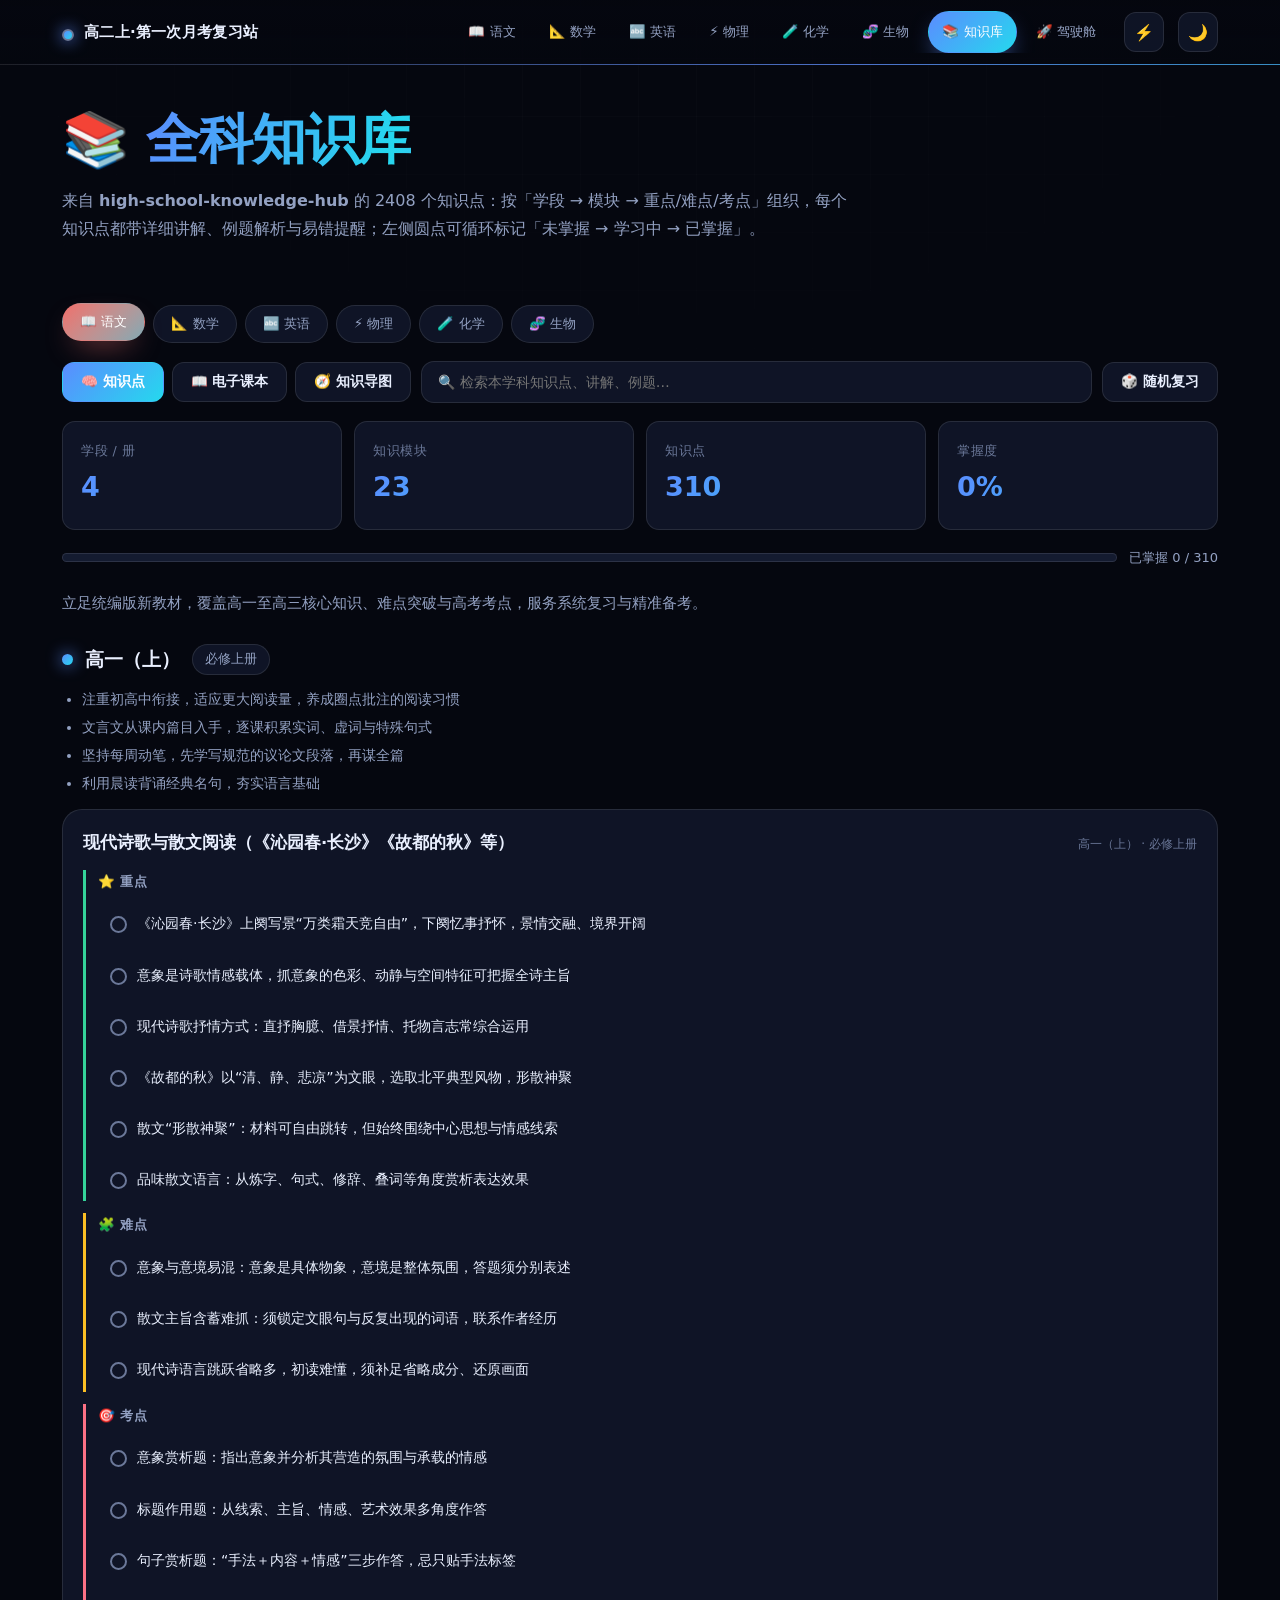
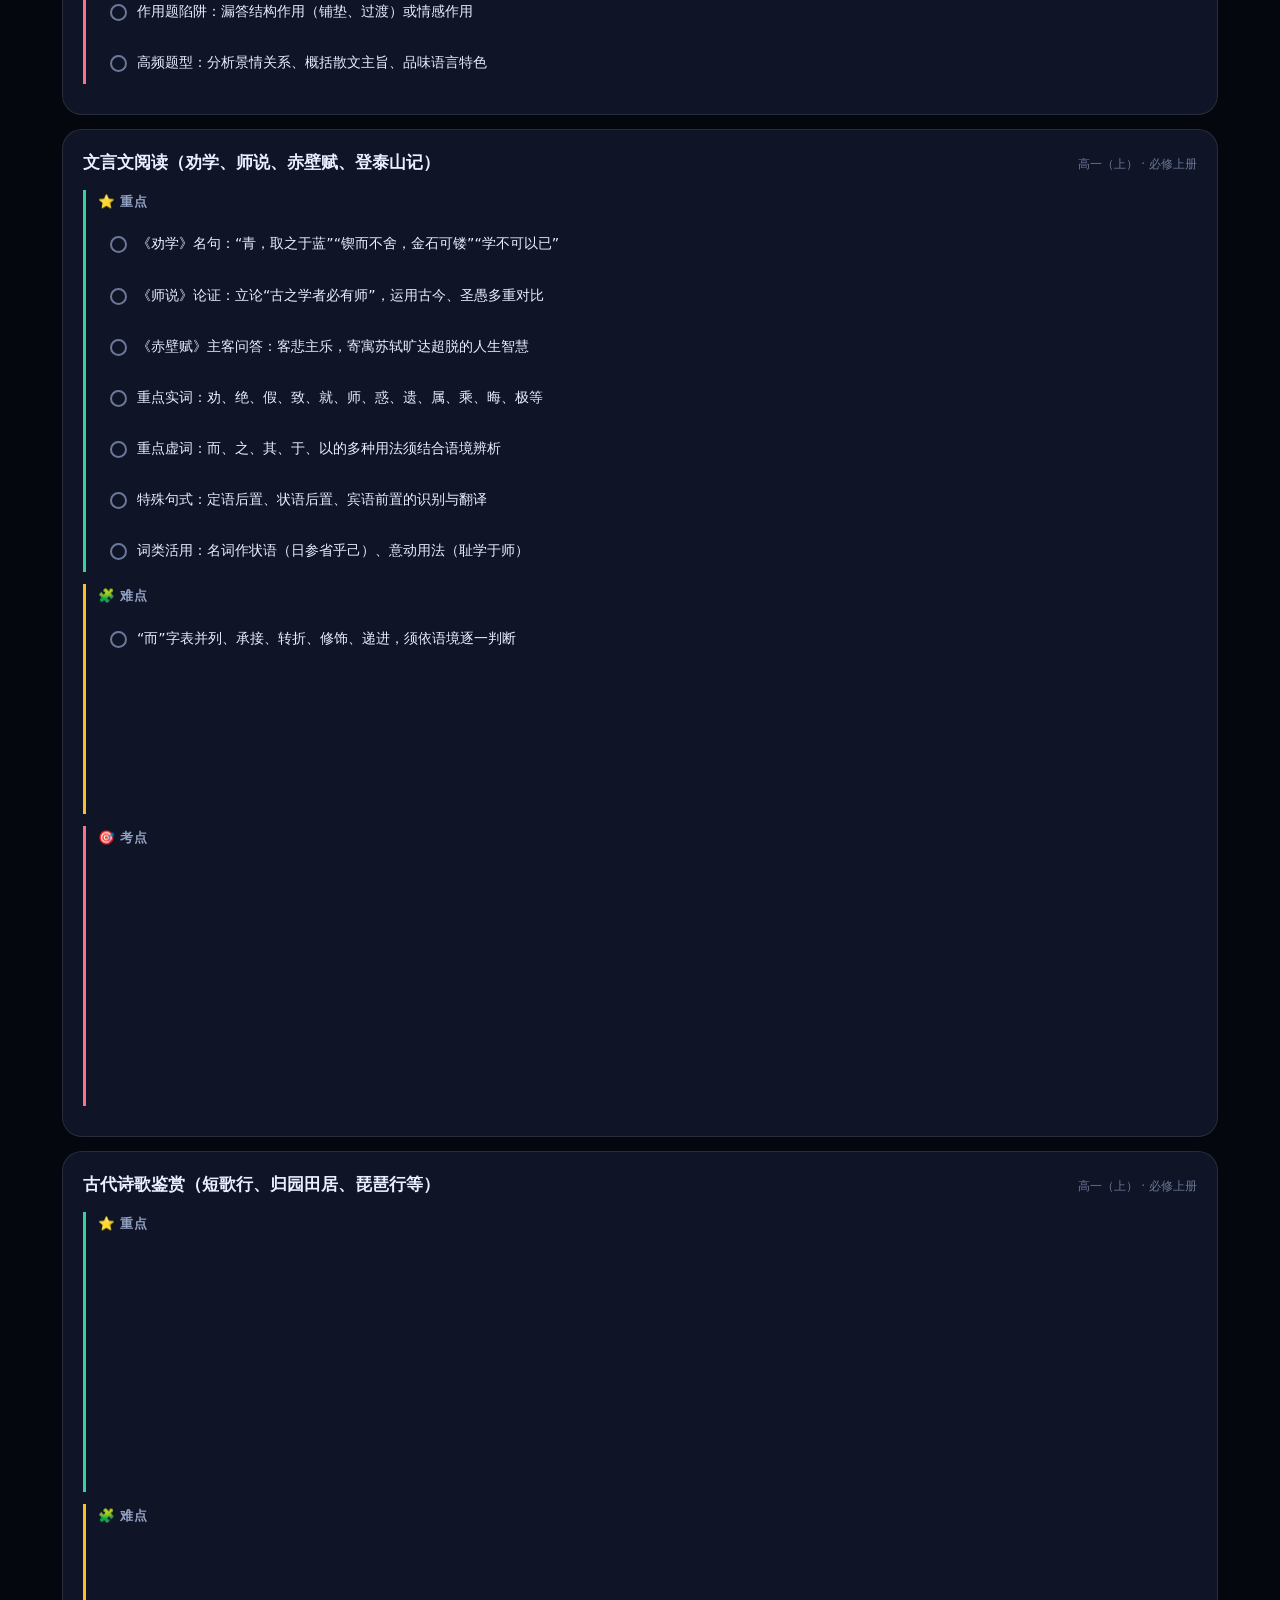
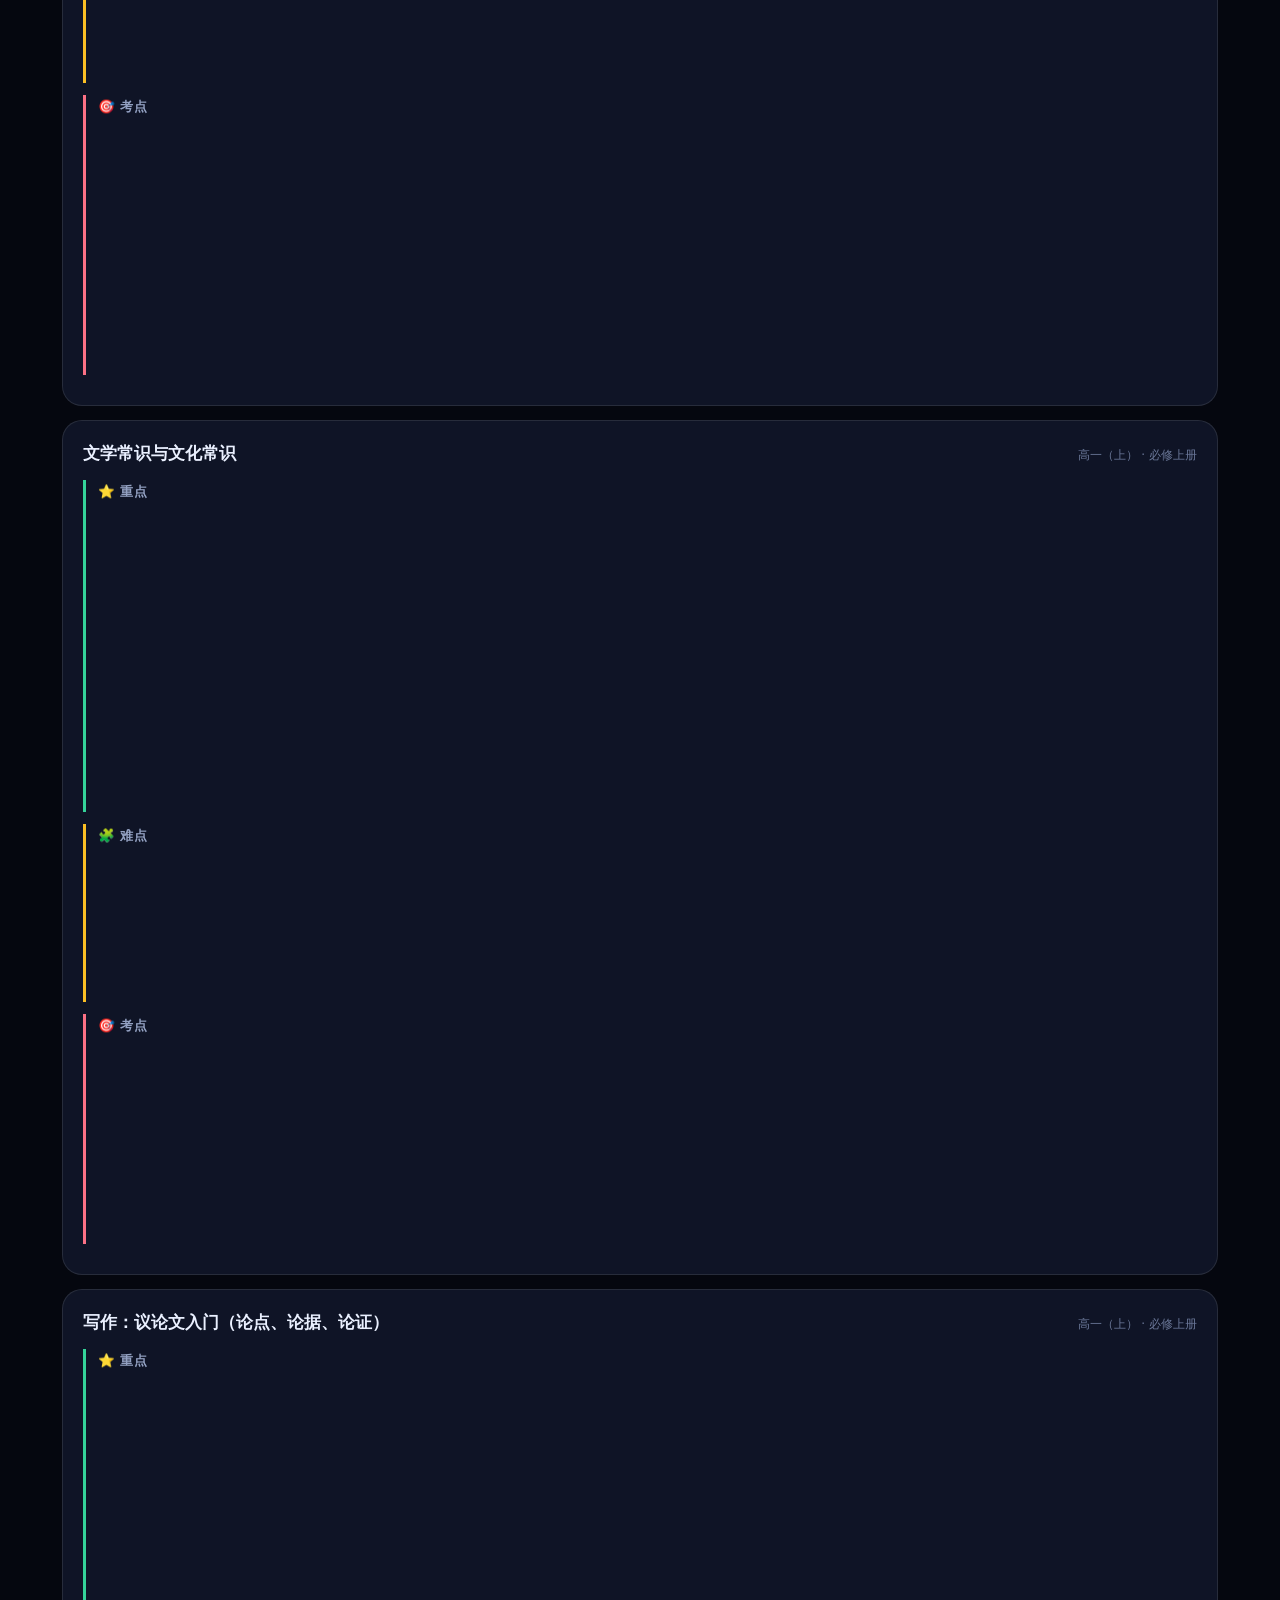
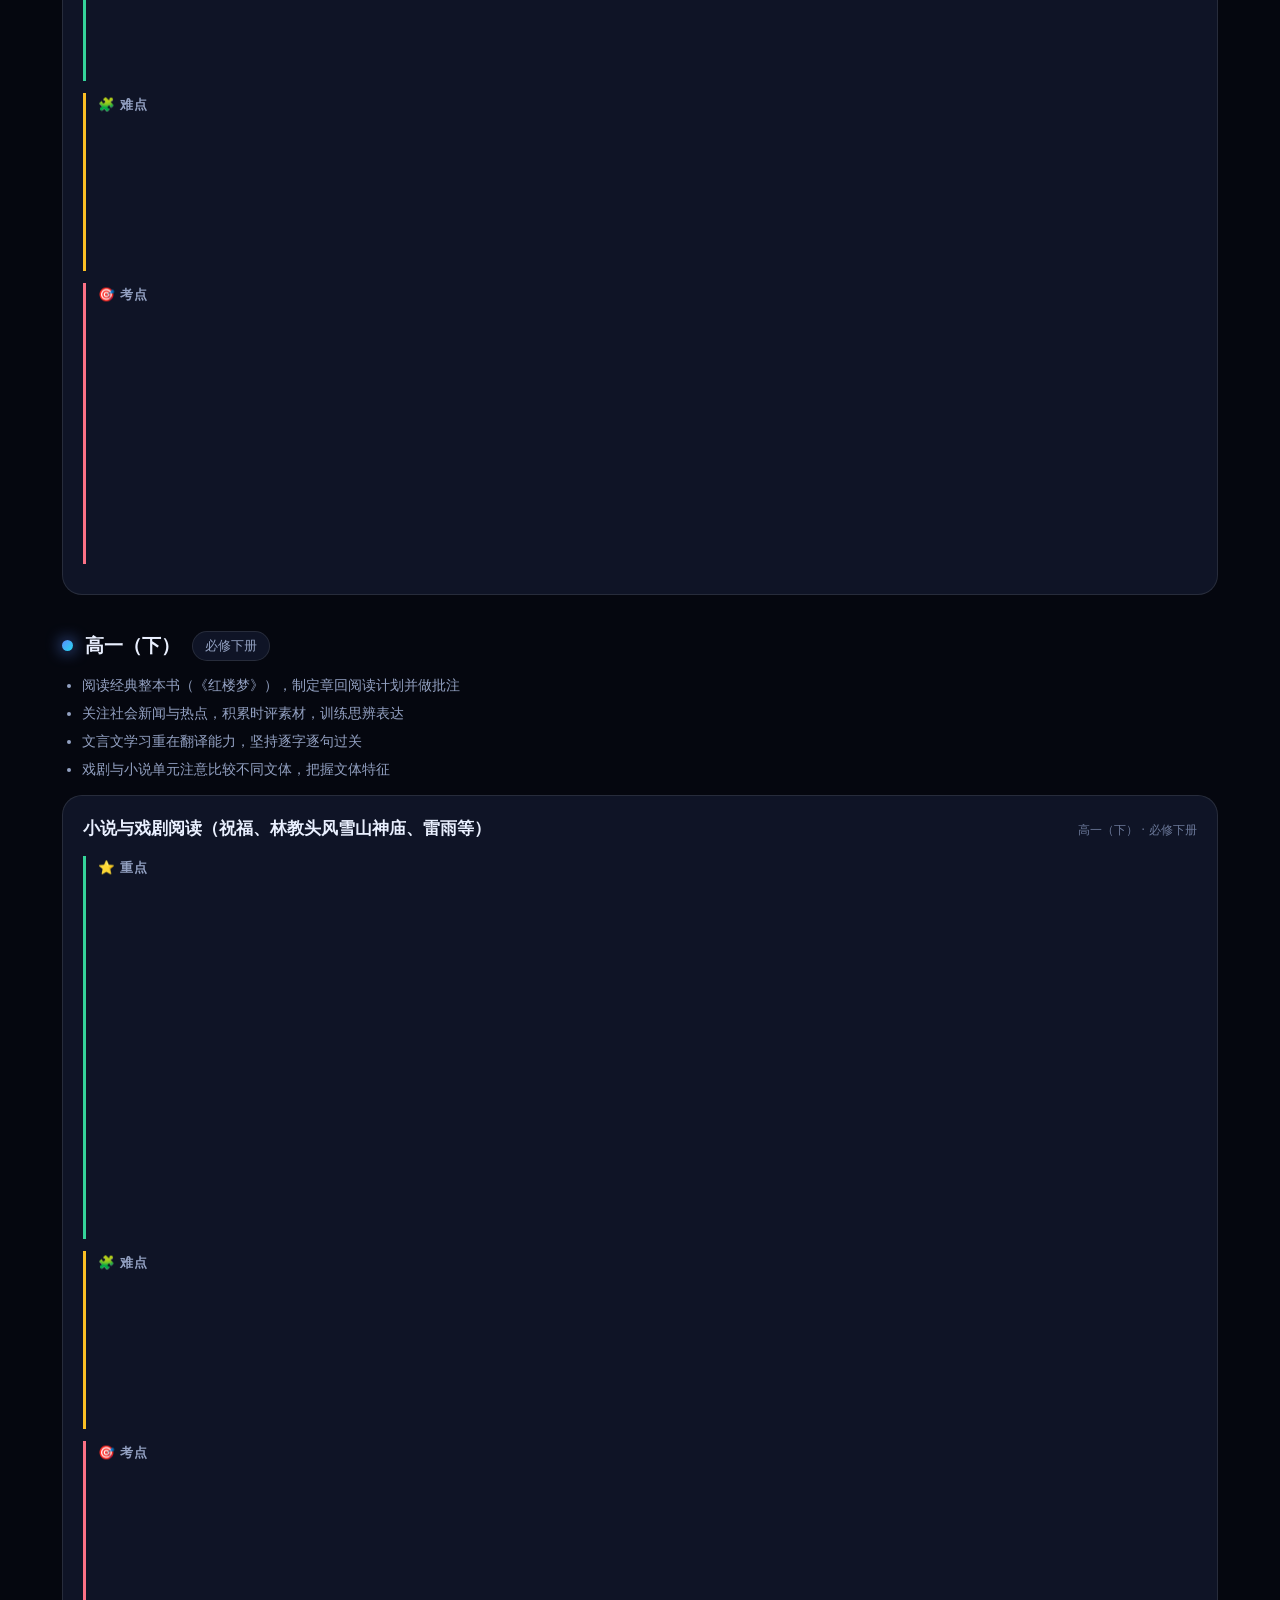
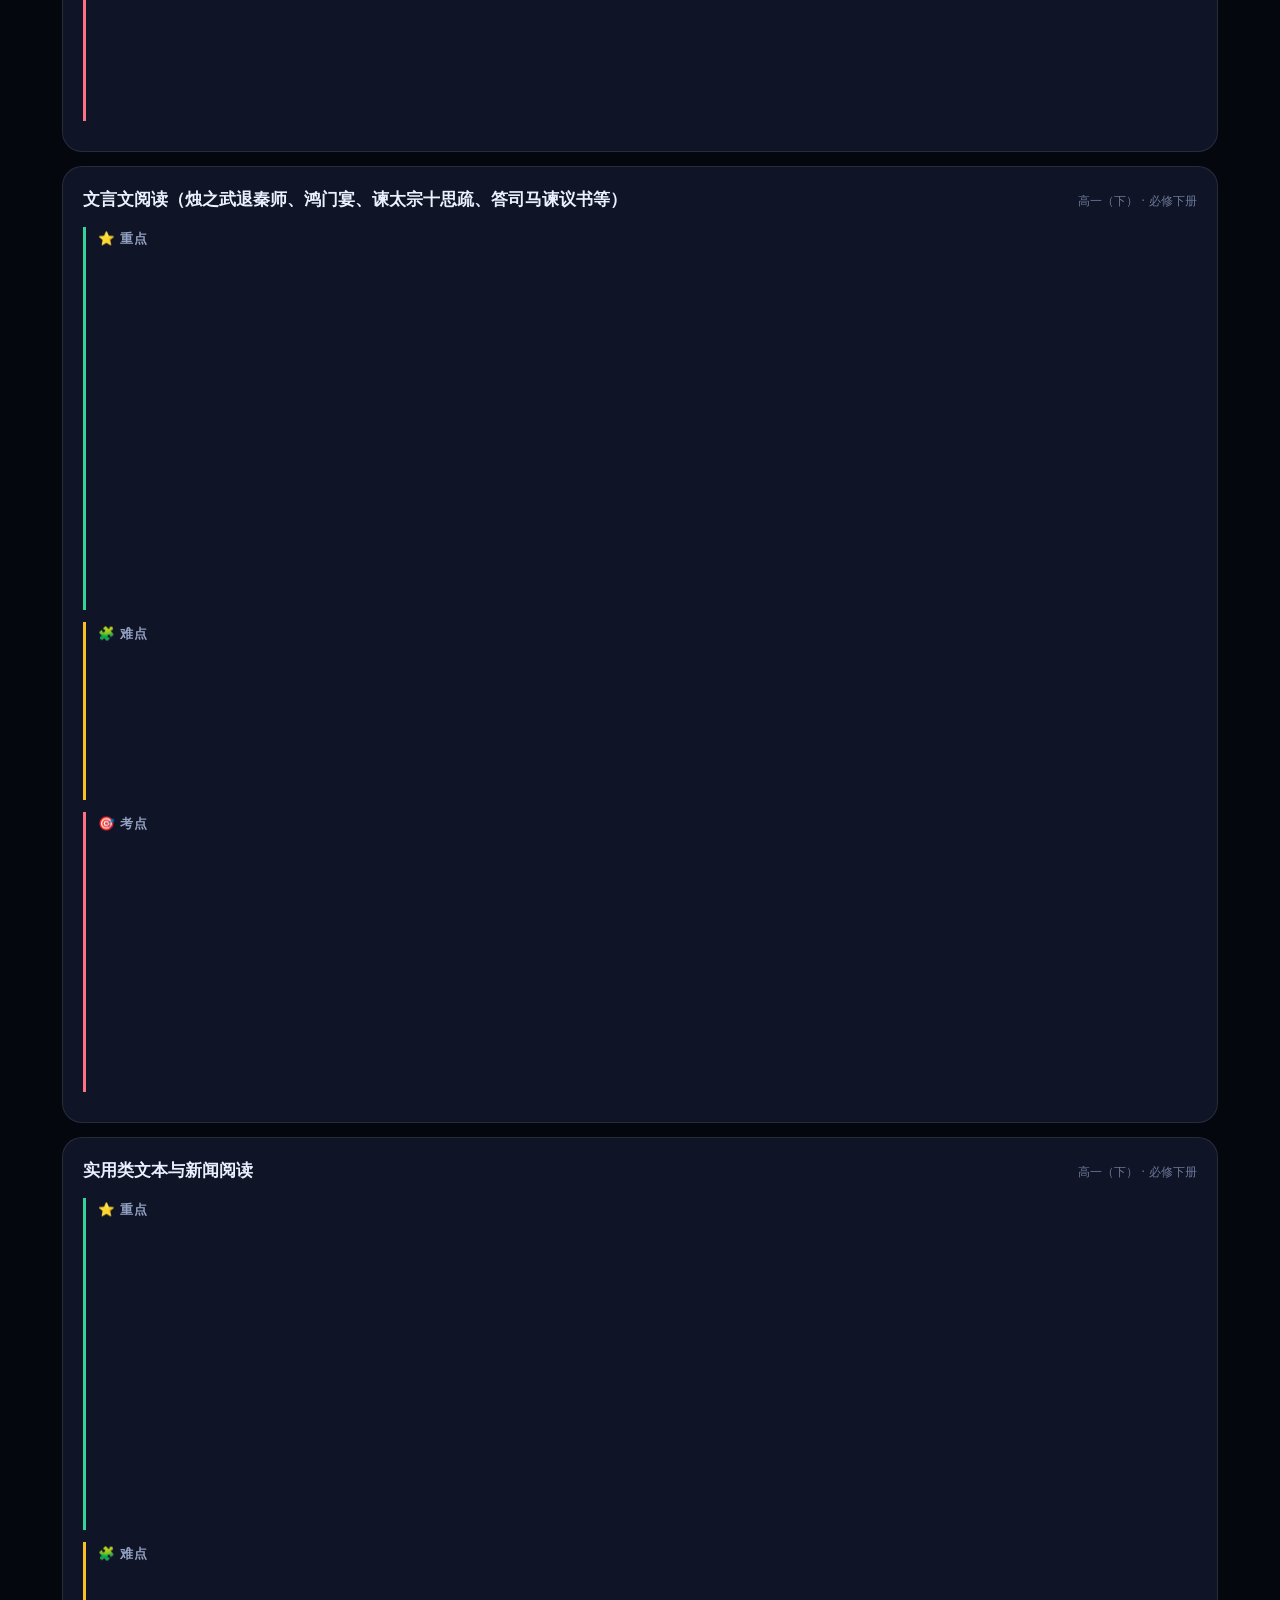
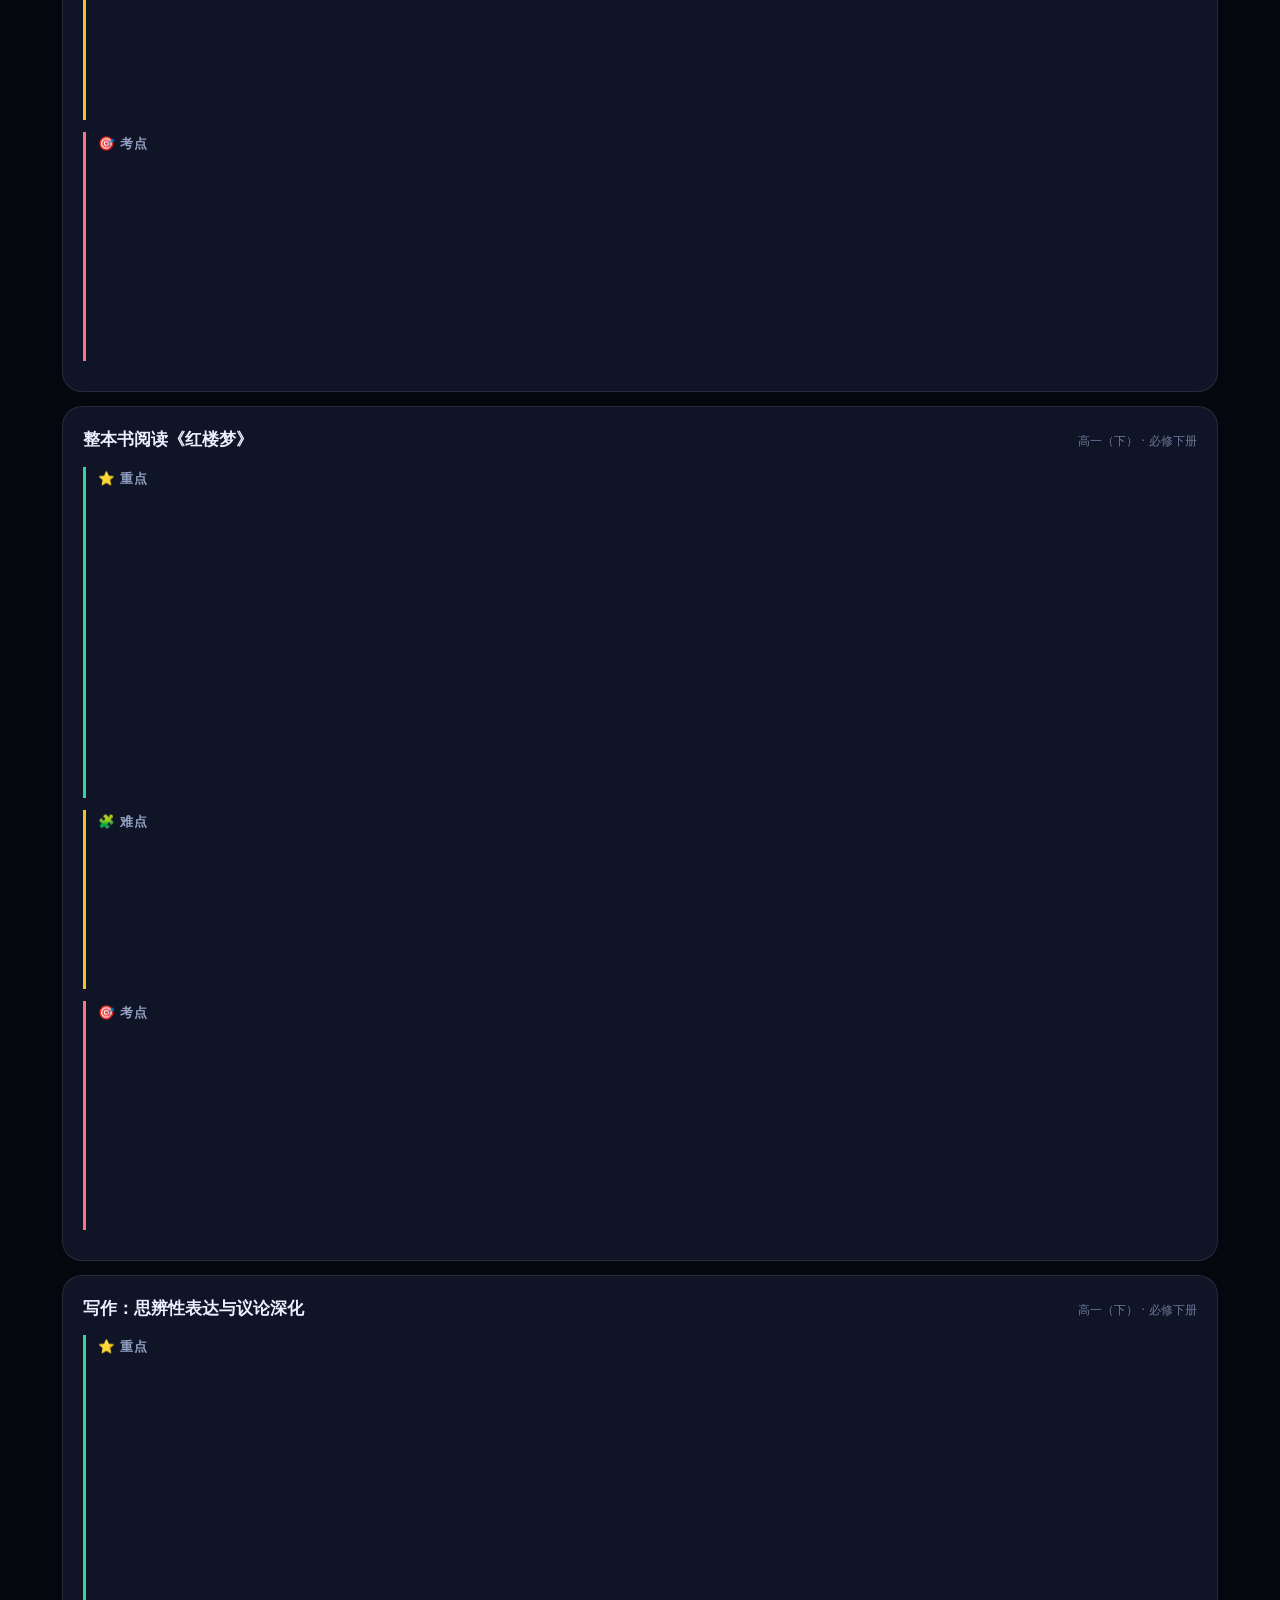
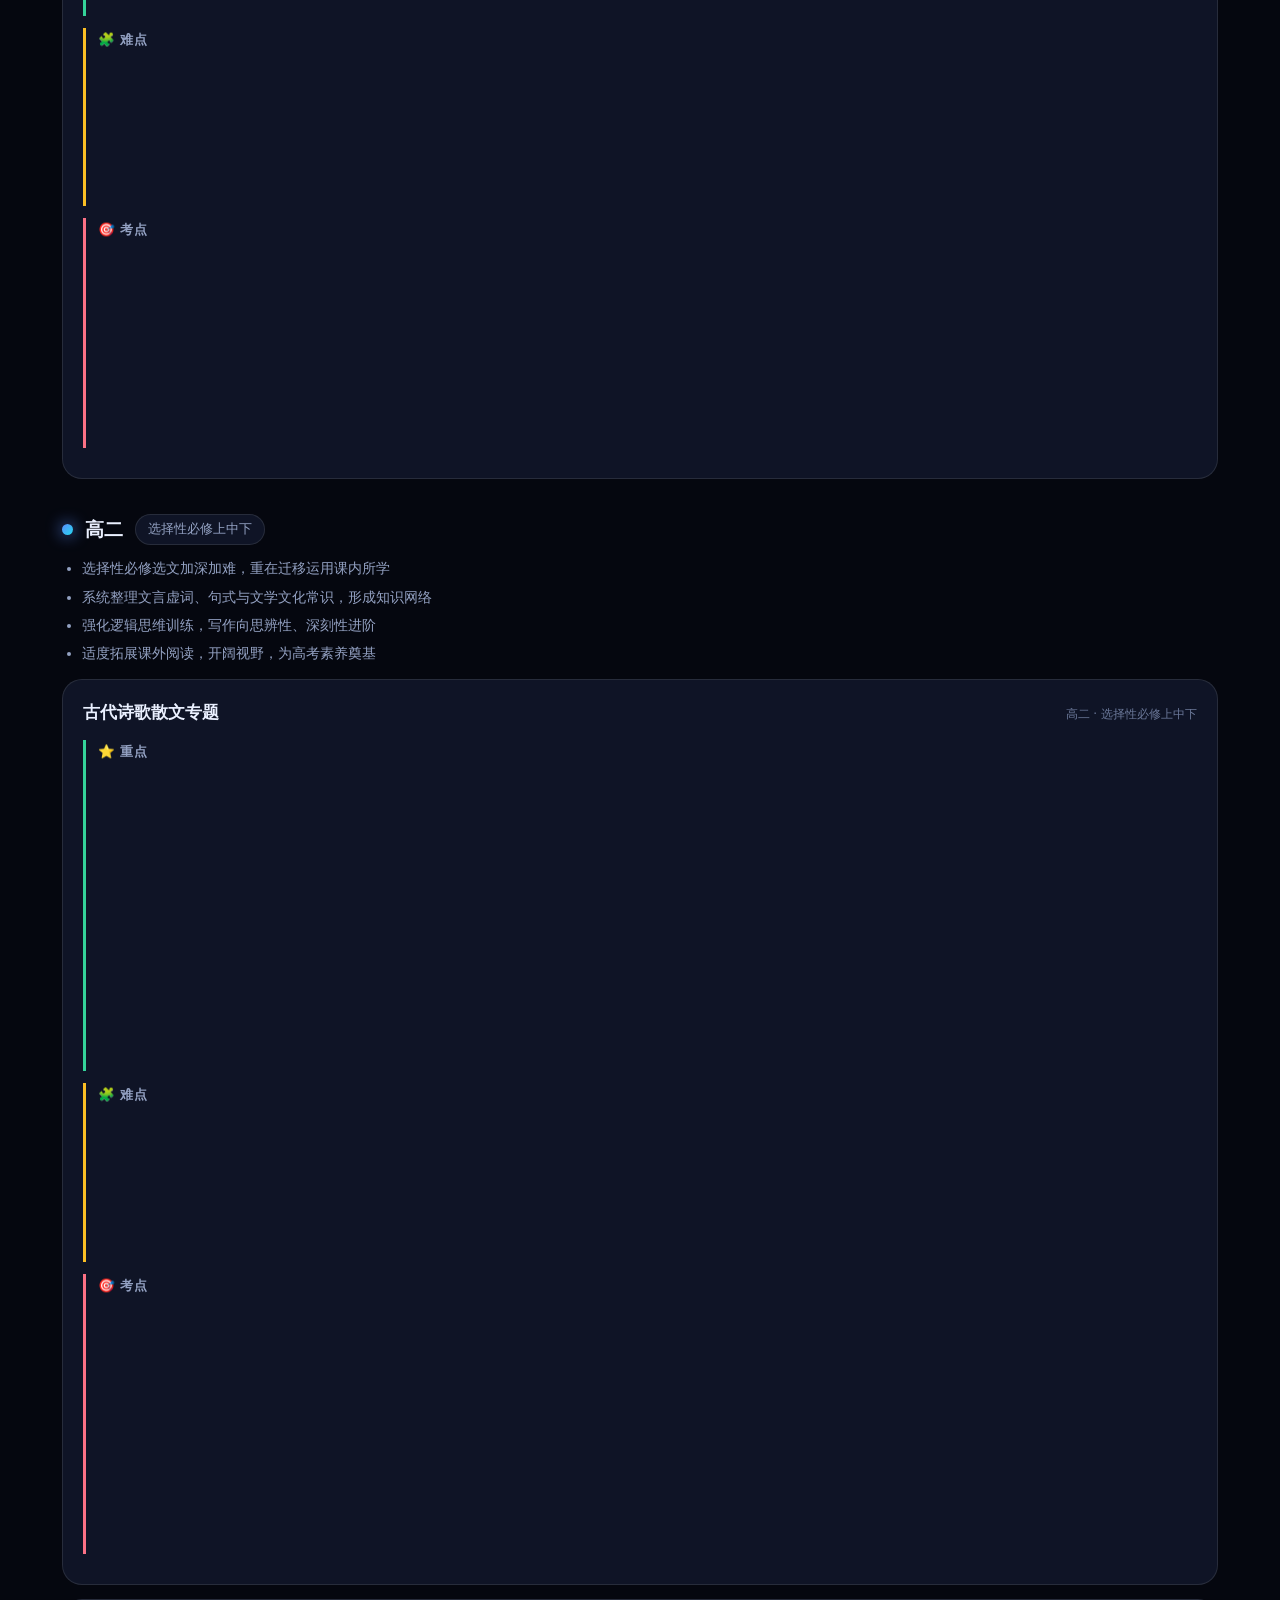
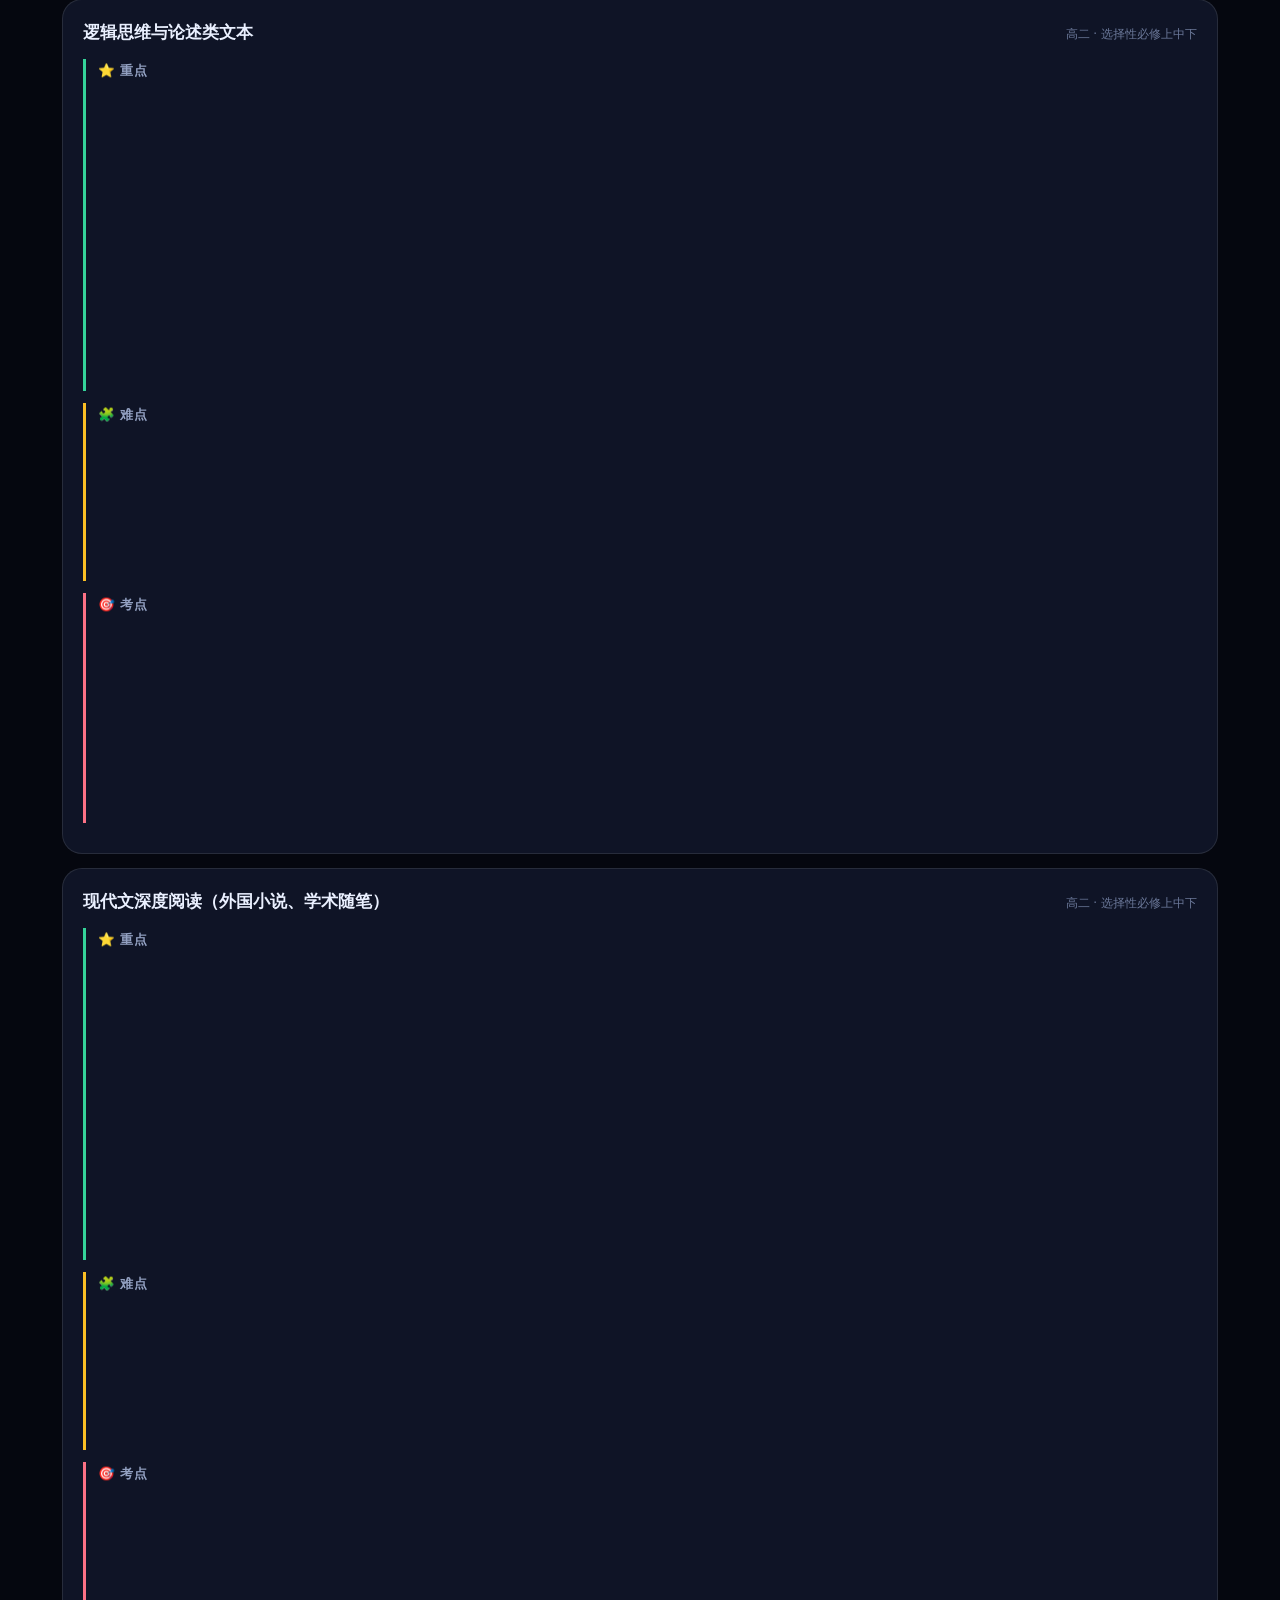
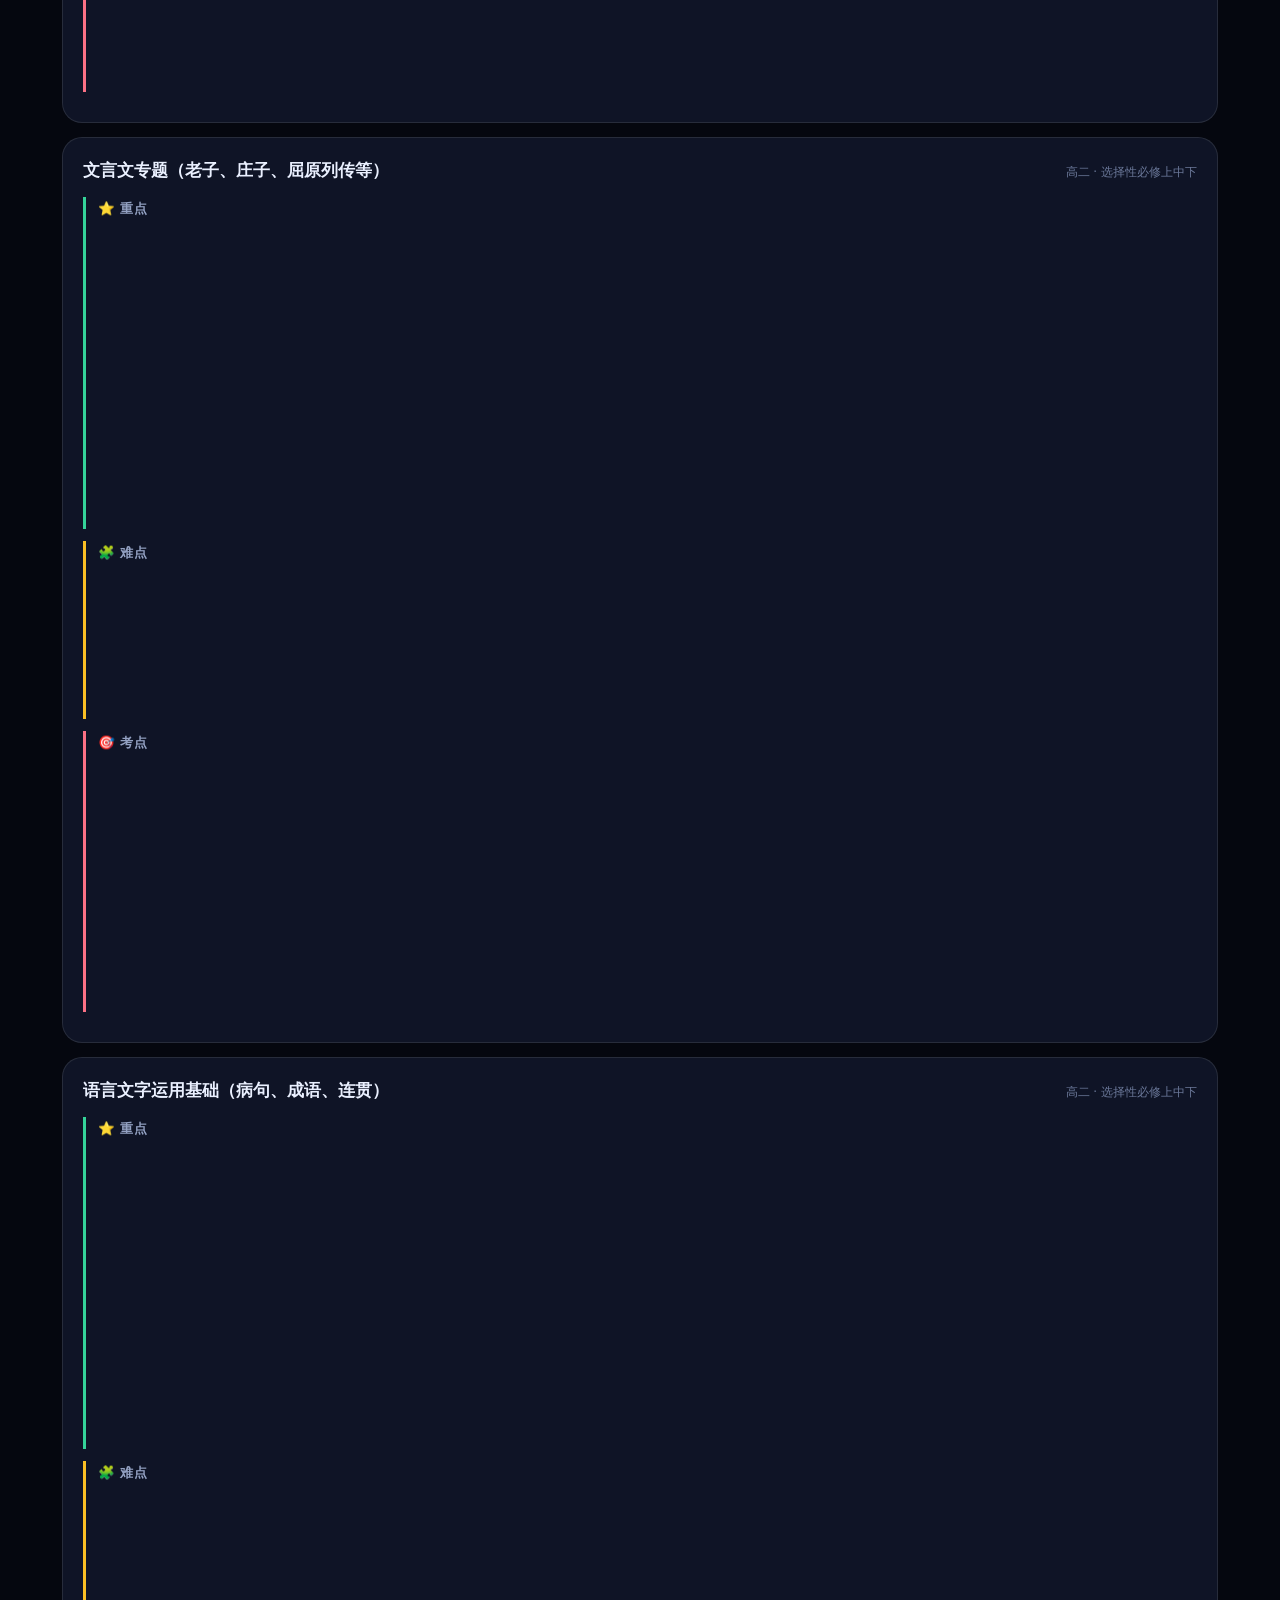
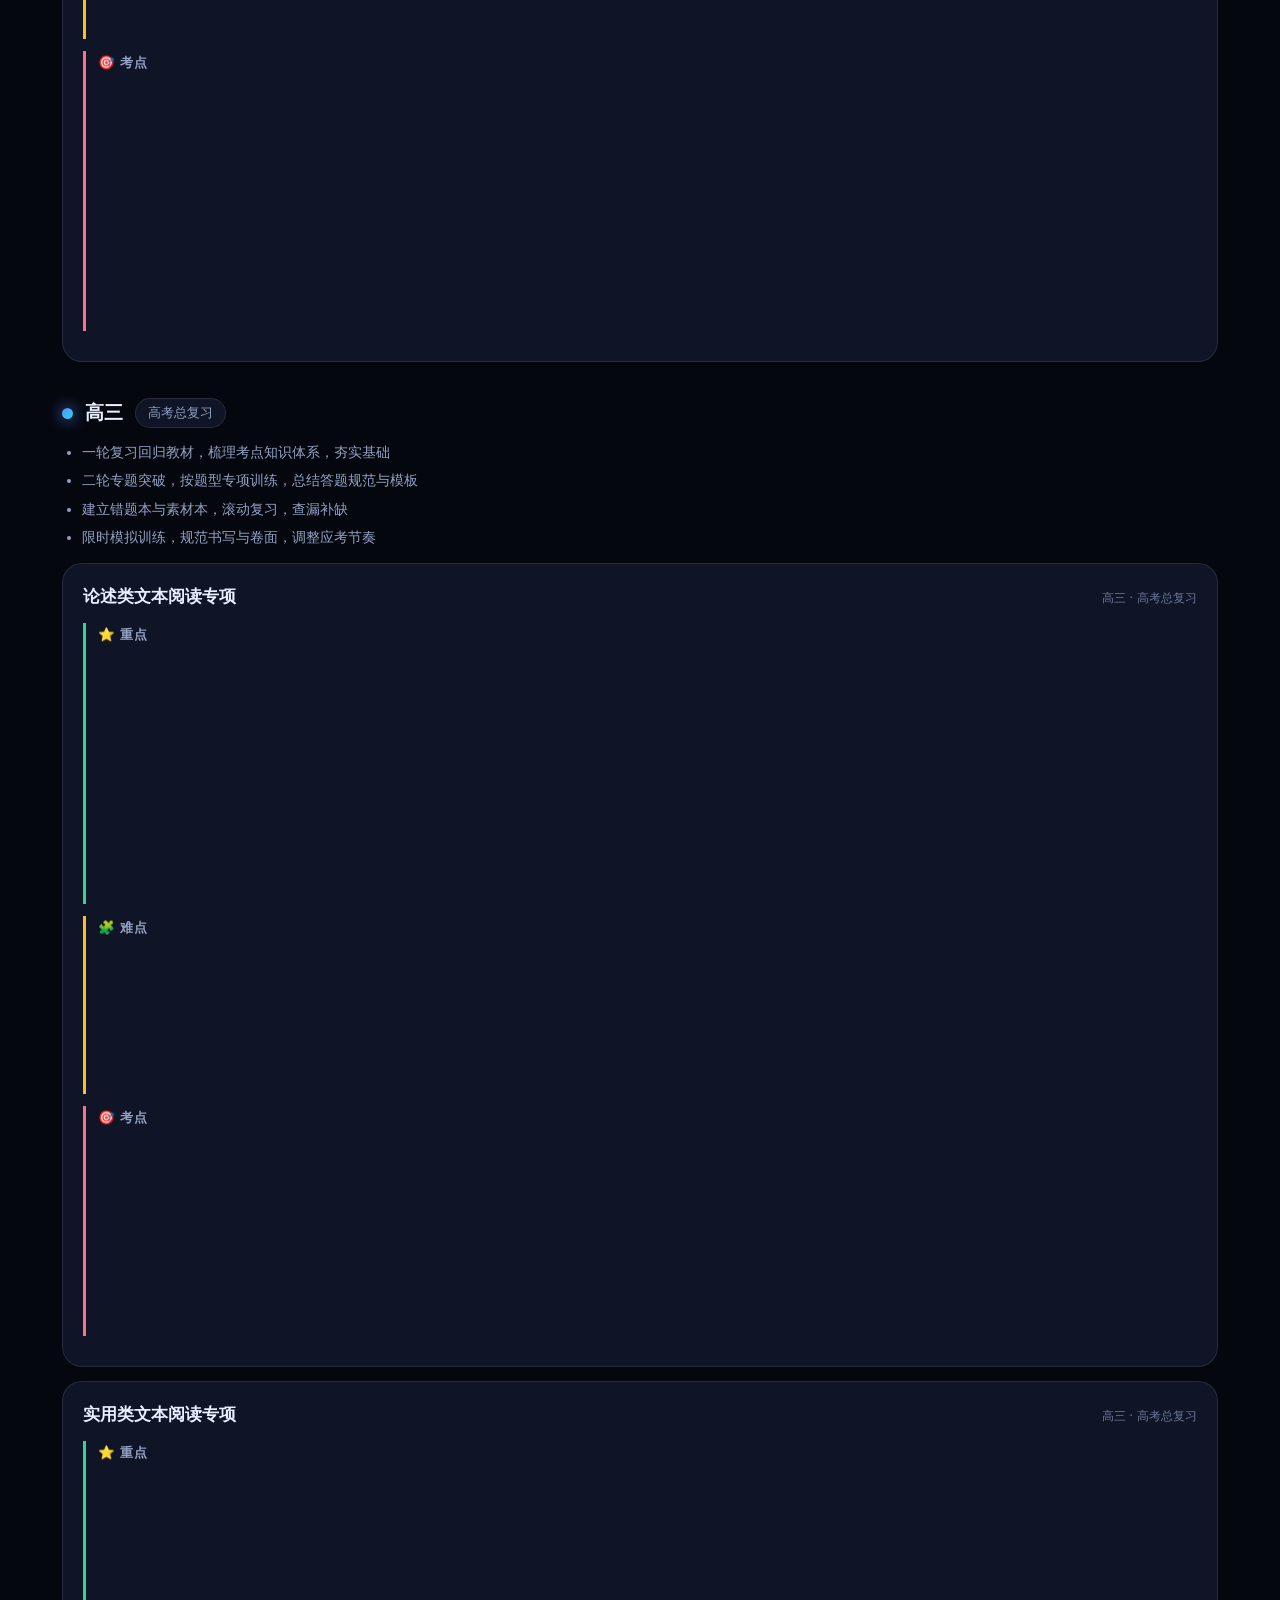
==== commit 8da2a183: "性能优化：毛玻璃 119→0、去掉持续动画与全屏网格动画、粒子批量绘制并限帧、事件委托；拆科题库 + 首屏骨架 + defer；新增低性能模式一键开关" ====
--- a/hub.html
+++ b/hub.html
@@ -12,12 +12,12 @@
 <body>
 <div class="aurora"><span></span><span></span><span></span><span></span></div>
 <div class="grid-bg"></div>
-<div id="app"></div>
-<script src="assets/js/motion.js"></script>
+<div id="app"><div class="boot"><span class="boot-dot"></span><span>正在装配复习站…</span></div></div>
+<script src="assets/js/motion.js" defer></script>
 <script>window.STUDY_NO_AUTO = 1;</script>
-<script src="assets/js/data/index.js"></script>
-<script src="assets/js/data/gao2/map.js"></script>
-<script src="assets/js/app.js"></script>
-<script src="assets/js/hub.js"></script>
+<script src="assets/js/data/index.js" defer></script>
+<script src="assets/js/data/gao2/map.js" defer></script>
+<script src="assets/js/app.js" defer></script>
+<script src="assets/js/hub.js" defer></script>
 </body>
 </html>
--- a/assets/css/style.css
+++ b/assets/css/style.css
@@ -6,20 +6,20 @@
 
 :root{
   --bg:#05070f; --ink:#eaf0ff; --dim:#93a1c2; --dim2:#6b7899;
-  --panel:rgba(18,24,44,.62); --panel2:rgba(28,37,66,.5); --solid:#101830;
+  --panel:rgba(18,24,44,.80); --panel2:rgba(28,37,66,.68); --solid:#101830;
   --line:rgba(255,255,255,.10); --line2:rgba(255,255,255,.055);
   --accent:#5b8cff; --accent2:#25d8ee; --accent3:#a855f7;
   --ok:#34d399; --warn:#fbbf24; --bad:#fb7185;
   --r:20px; --r-s:13px;
   --shadow:0 30px 70px -30px rgba(0,0,0,.95);
-  --glass:blur(18px) saturate(170%);
+  --glass:none; /* 性能：毛玻璃只保留在顶栏；其余用半透明底色 */
   --spring:cubic-bezier(.22,1,.36,1);
   --ease:cubic-bezier(.4,0,.2,1);
   --t-f:.28s; --t-m:.5s; --t-s:.8s;
 }
 :root[data-theme="light"]{
   --bg:#eef1fa; --ink:#111a30; --dim:#586283; --dim2:#8792ad;
-  --panel:rgba(255,255,255,.72); --panel2:rgba(255,255,255,.55); --solid:#ffffff;
+  --panel:rgba(255,255,255,.90); --panel2:rgba(255,255,255,.76); --solid:#ffffff;
   --line:rgba(18,30,66,.11); --line2:rgba(18,30,66,.06);
   --shadow:0 26px 60px -32px rgba(30,50,110,.5);
 }
@@ -32,13 +32,13 @@
 }
 
 /* ---------- 流动光场背景 ---------- */
-.aurora{position:fixed;inset:-25% -15%;z-index:-3;pointer-events:none;overflow:hidden;filter:blur(70px)}
-.aurora span{position:absolute;border-radius:50%;opacity:.55;mix-blend-mode:screen;will-change:transform}
+.aurora{position:fixed;inset:-25% -15%;z-index:-3;pointer-events:none;overflow:hidden;filter:blur(46px)}
+.aurora span{position:absolute;border-radius:50%;opacity:.5;will-change:transform;transform:translateZ(0)}
 .aurora span:nth-child(1){width:44vw;height:44vw;left:-6%;top:-10%;background:radial-gradient(circle at 30% 30%,var(--accent),transparent 68%);animation:blobA 26s var(--ease) infinite}
 .aurora span:nth-child(2){width:38vw;height:38vw;right:-8%;top:16%;background:radial-gradient(circle at 60% 40%,var(--accent2),transparent 68%);animation:blobB 32s var(--ease) infinite}
 .aurora span:nth-child(3){width:34vw;height:34vw;left:24%;bottom:-14%;background:radial-gradient(circle at 50% 50%,var(--accent3),transparent 68%);animation:blobC 38s var(--ease) infinite}
 .aurora span:nth-child(4){width:26vw;height:26vw;left:44%;top:34%;background:radial-gradient(circle at 50% 50%,#34d399,transparent 70%);opacity:.32;animation:blobB 44s var(--ease) infinite reverse}
-:root[data-theme="light"] .aurora span{opacity:.34;mix-blend-mode:multiply;filter:blur(80px)}
+:root[data-theme="light"] .aurora span{opacity:.3}
 @keyframes blobA{0%,100%{transform:translate3d(0,0,0) scale(1)}33%{transform:translate3d(10%,12%,0) scale(1.18)}66%{transform:translate3d(-8%,6%,0) scale(.9)}}
 @keyframes blobB{0%,100%{transform:translate3d(0,0,0) scale(1)}40%{transform:translate3d(-12%,10%,0) scale(1.22)}70%{transform:translate3d(6%,-10%,0) scale(.88)}}
 @keyframes blobC{0%,100%{transform:translate3d(0,0,0) scale(1)}50%{transform:translate3d(14%,-12%,0) scale(1.15)}}
@@ -47,9 +47,7 @@
 .grid-bg{position:fixed;inset:0;z-index:-2;pointer-events:none;opacity:.55;
   background-image:linear-gradient(var(--line2) 1px,transparent 1px),linear-gradient(90deg,var(--line2) 1px,transparent 1px);
   background-size:58px 58px;
-  mask-image:radial-gradient(ellipse 90% 70% at 50% 0%,#000 10%,transparent 76%);
-  animation:gridDrift 40s linear infinite}
-@keyframes gridDrift{to{background-position:58px 58px,58px 58px}}
+  mask-image:radial-gradient(ellipse 90% 70% at 50% 0%,#000 10%,transparent 76%)}
 #fx{position:fixed;inset:0;z-index:-1;pointer-events:none}
 
 /* 顶部滚动进度 */
@@ -58,12 +56,16 @@
   transform:scaleX(0);transform-origin:0 50%;box-shadow:0 0 18px var(--accent)}
 
 .wrap{max-width:1200px;margin:0 auto;padding:0 22px;position:relative}
+/* 首屏加载骨架：脚本就绪前的即时反馈 */
+.boot{min-height:100vh;display:flex;align-items:center;justify-content:center;gap:12px;color:var(--dim);font-size:14.5px}
+.boot-dot{width:12px;height:12px;border-radius:50%;background:linear-gradient(135deg,var(--accent),var(--accent2));
+  box-shadow:0 0 18px var(--accent);animation:pulse 1.6s var(--ease) infinite}
 a{color:inherit;text-decoration:none}
 img{max-width:100%}
 
 /* ---------- 顶部导航 ---------- */
-.topbar{position:sticky;top:0;z-index:120;backdrop-filter:var(--glass);-webkit-backdrop-filter:var(--glass);
-  background:linear-gradient(180deg,color-mix(in srgb,var(--bg) 88%,transparent),color-mix(in srgb,var(--bg) 55%,transparent));
+.topbar{position:sticky;top:0;z-index:120;
+  background:linear-gradient(180deg,color-mix(in srgb,var(--bg) 95%,transparent),color-mix(in srgb,var(--bg) 80%,transparent));
   border-bottom:1px solid var(--line)}
 .topbar::after{content:"";position:absolute;left:0;right:0;bottom:-1px;height:1px;
   background:linear-gradient(90deg,transparent,var(--accent),var(--accent2),transparent);opacity:.75;
@@ -90,7 +92,7 @@
 .reveal[data-anim="left"]{transform:translateX(-34px)}
 .reveal[data-anim="right"]{transform:translateX(34px)}
 .reveal[data-anim="scale"]{transform:scale(.92)}
-.reveal[data-anim="blur"]{filter:blur(12px);transform:translateY(20px)}
+.reveal[data-anim="blur"]{transform:translateY(20px) scale(.985)}
 .reveal.in{opacity:1;transform:none;filter:none}
 
 /* ---------- Hero ---------- */
@@ -121,11 +123,10 @@
 .subcard::before{content:"";position:absolute;inset:0;background:radial-gradient(520px 240px at var(--mx,100%) var(--my,0%),var(--c,#5b8cff),transparent 68%);opacity:.3;transition:opacity var(--t-m)}
 .subcard::after{content:"";position:absolute;inset:0;border-radius:inherit;padding:1px;pointer-events:none;opacity:0;transition:opacity var(--t-m);
   background:conic-gradient(from var(--ang,0deg),var(--c,#5b8cff),transparent 30%,var(--c,#5b8cff) 60%,transparent);
-  -webkit-mask:linear-gradient(#000 0 0) content-box,linear-gradient(#000 0 0);-webkit-mask-composite:xor;mask-composite:exclude;
-  animation:spin 4s linear infinite}
-.subcard:hover{transform:translateY(-10px) scale(1.015);box-shadow:var(--shadow);border-color:transparent}
+  -webkit-mask:linear-gradient(#000 0 0) content-box,linear-gradient(#000 0 0);-webkit-mask-composite:xor;mask-composite:exclude}
+.subcard:hover{transform:translateY(-6px);box-shadow:var(--shadow);border-color:transparent}
 .subcard:hover::before{opacity:.62}
-.subcard:hover::after{opacity:1}
+.subcard:hover::after{opacity:1;animation:spin 5s linear infinite}
 @keyframes spin{to{--ang:360deg}}
 @property --ang{syntax:'<angle>';initial-value:0deg;inherits:false}
 .subcard .emoji{font-size:36px;margin-bottom:10px;display:block;position:relative;transition:transform var(--t-m) var(--spring)}
@@ -157,6 +158,12 @@
 @keyframes shimmer{to{transform:translateX(200%)}}
 .proglabel{font-size:13px;color:var(--dim);white-space:nowrap;font-variant-numeric:tabular-nums}
 
+/* ---------- 渲染性能：屏幕外内容跳过布局与绘制 ---------- */
+.kcard{content-visibility:auto;contain-intrinsic-size:auto 210px}
+.pt{content-visibility:auto;contain-intrinsic-size:auto 46px}
+.li{content-visibility:auto;contain-intrinsic-size:auto 84px}
+.deckitem{content-visibility:auto;contain-intrinsic-size:auto 64px}
+
 /* ---------- 考点卡片 ---------- */
 .cards{display:grid;grid-template-columns:repeat(auto-fill,minmax(330px,1fr));gap:16px}
 .kcard{position:relative;padding:20px 20px 18px;border-radius:var(--r);border:1px solid var(--line);background:var(--panel);
@@ -166,7 +173,7 @@
   background:radial-gradient(380px 200px at var(--mx,50%) var(--my,50%),color-mix(in srgb,var(--accent) 30%,transparent),transparent 70%)}
 .kcard::after{content:"";position:absolute;left:0;top:0;height:100%;width:3px;
   background:linear-gradient(180deg,var(--accent),var(--accent2));transform:scaleY(0);transform-origin:top;transition:transform var(--t-m) var(--spring)}
-.kcard:hover{transform:translateY(-6px);border-color:var(--accent);box-shadow:var(--shadow)}
+.kcard:hover{transform:translateY(-4px);border-color:var(--accent)}
 .kcard:hover::before{opacity:1}
 .kcard:hover::after{transform:scaleY(1)}
 .kcard h4{margin:0 0 8px;font-size:16.5px;font-weight:800;padding-right:46px;line-height:1.5}
@@ -462,6 +469,21 @@
   transform:translate(-50%,-50%);transition:opacity var(--t-m);filter:blur(14px)}
 .cursor-glow.on{opacity:1}
 
+/* 低性能模式：一键关闭全部背景动效 */
+:root.lite .aurora{display:none}
+:root.lite .grid-bg{opacity:.35}
+:root.lite #fx{display:none}
+:root.lite .cursor-glow{display:none}
+:root.lite .reveal{opacity:1!important;transform:none!important;filter:none!important;transition:none!important}
+:root.lite .subcard::after{animation:none!important}
+:root.lite *{animation-duration:.001ms!important;animation-iteration-count:1!important}
+
+/* 低性能 / 小屏：关掉最重的特效 */
+@media(max-width:820px){
+  .aurora{filter:blur(38px)}
+  .cursor-glow{display:none}
+  #fx{display:none}
+}
 @media(prefers-reduced-motion:reduce){
   *{animation-duration:.001ms!important;animation-iteration-count:1!important;transition-duration:.001ms!important}
   .reveal{opacity:1!important;transform:none!important;filter:none!important}
